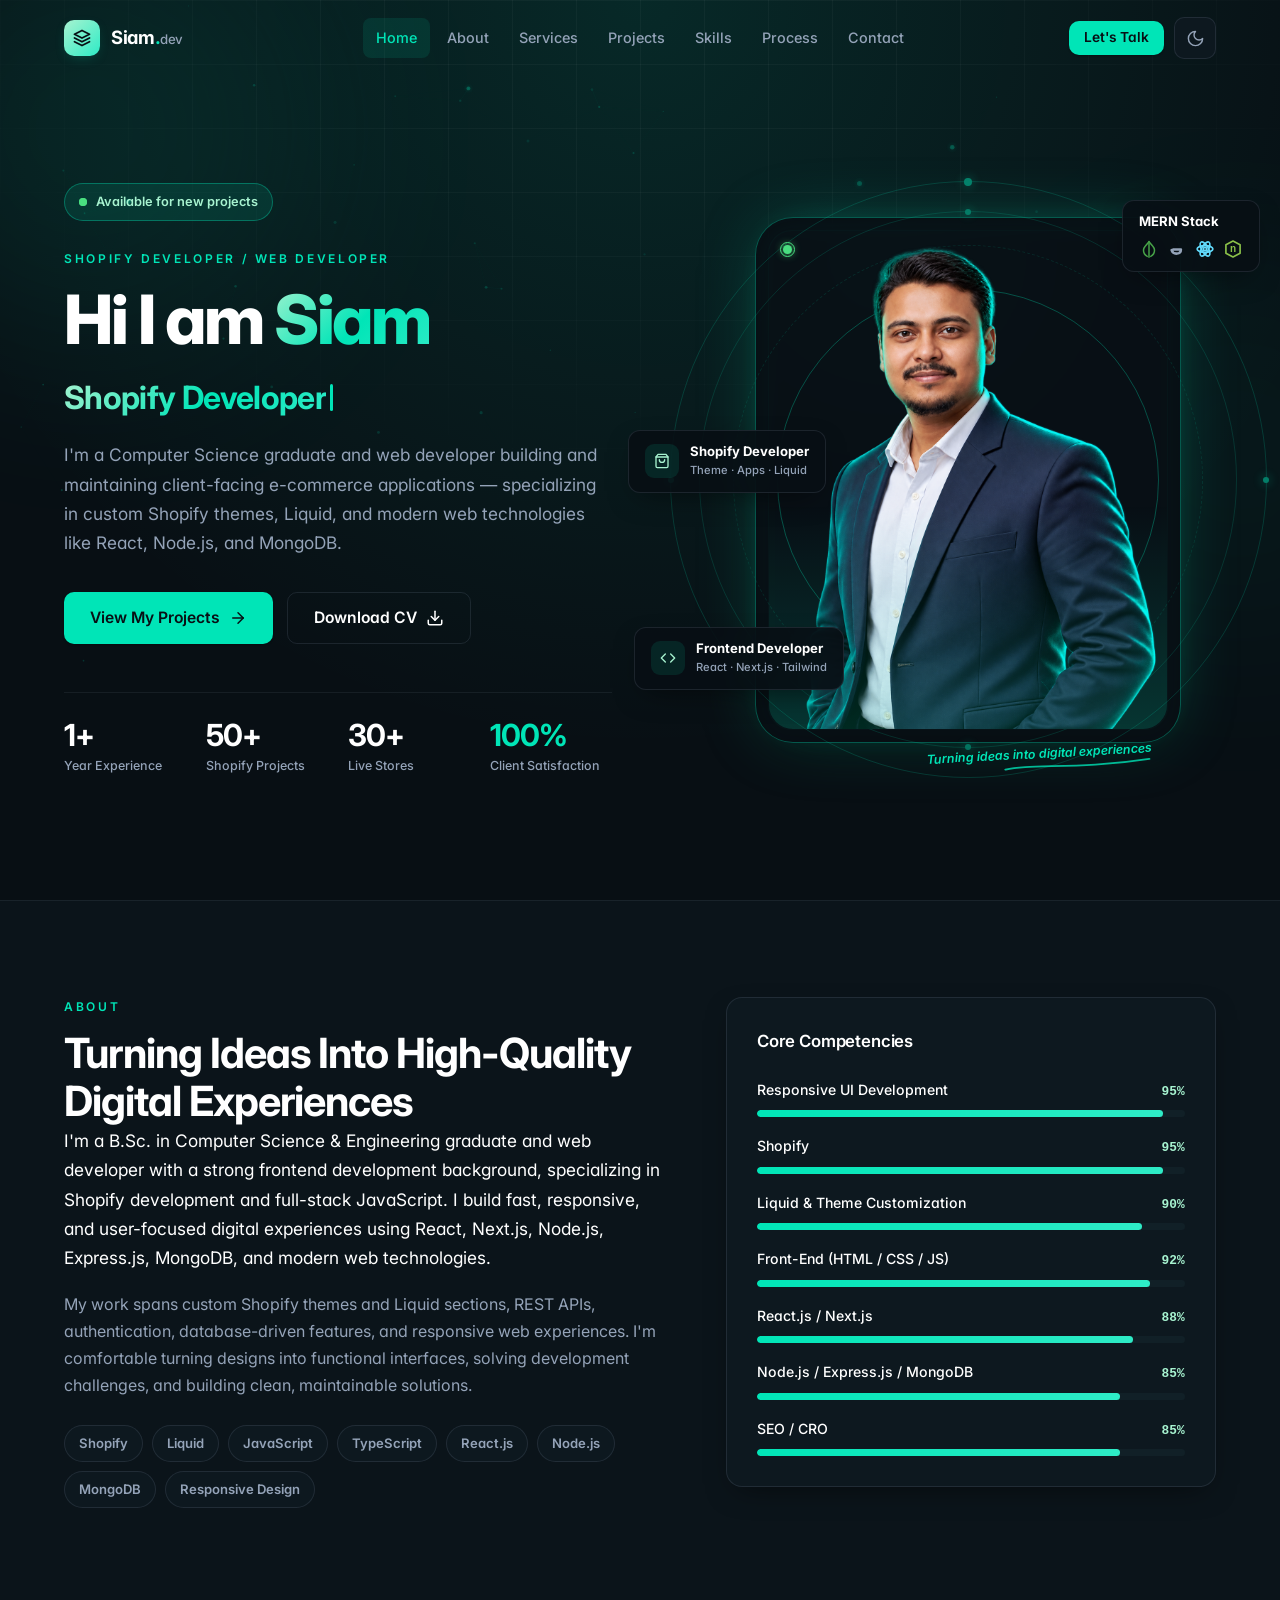
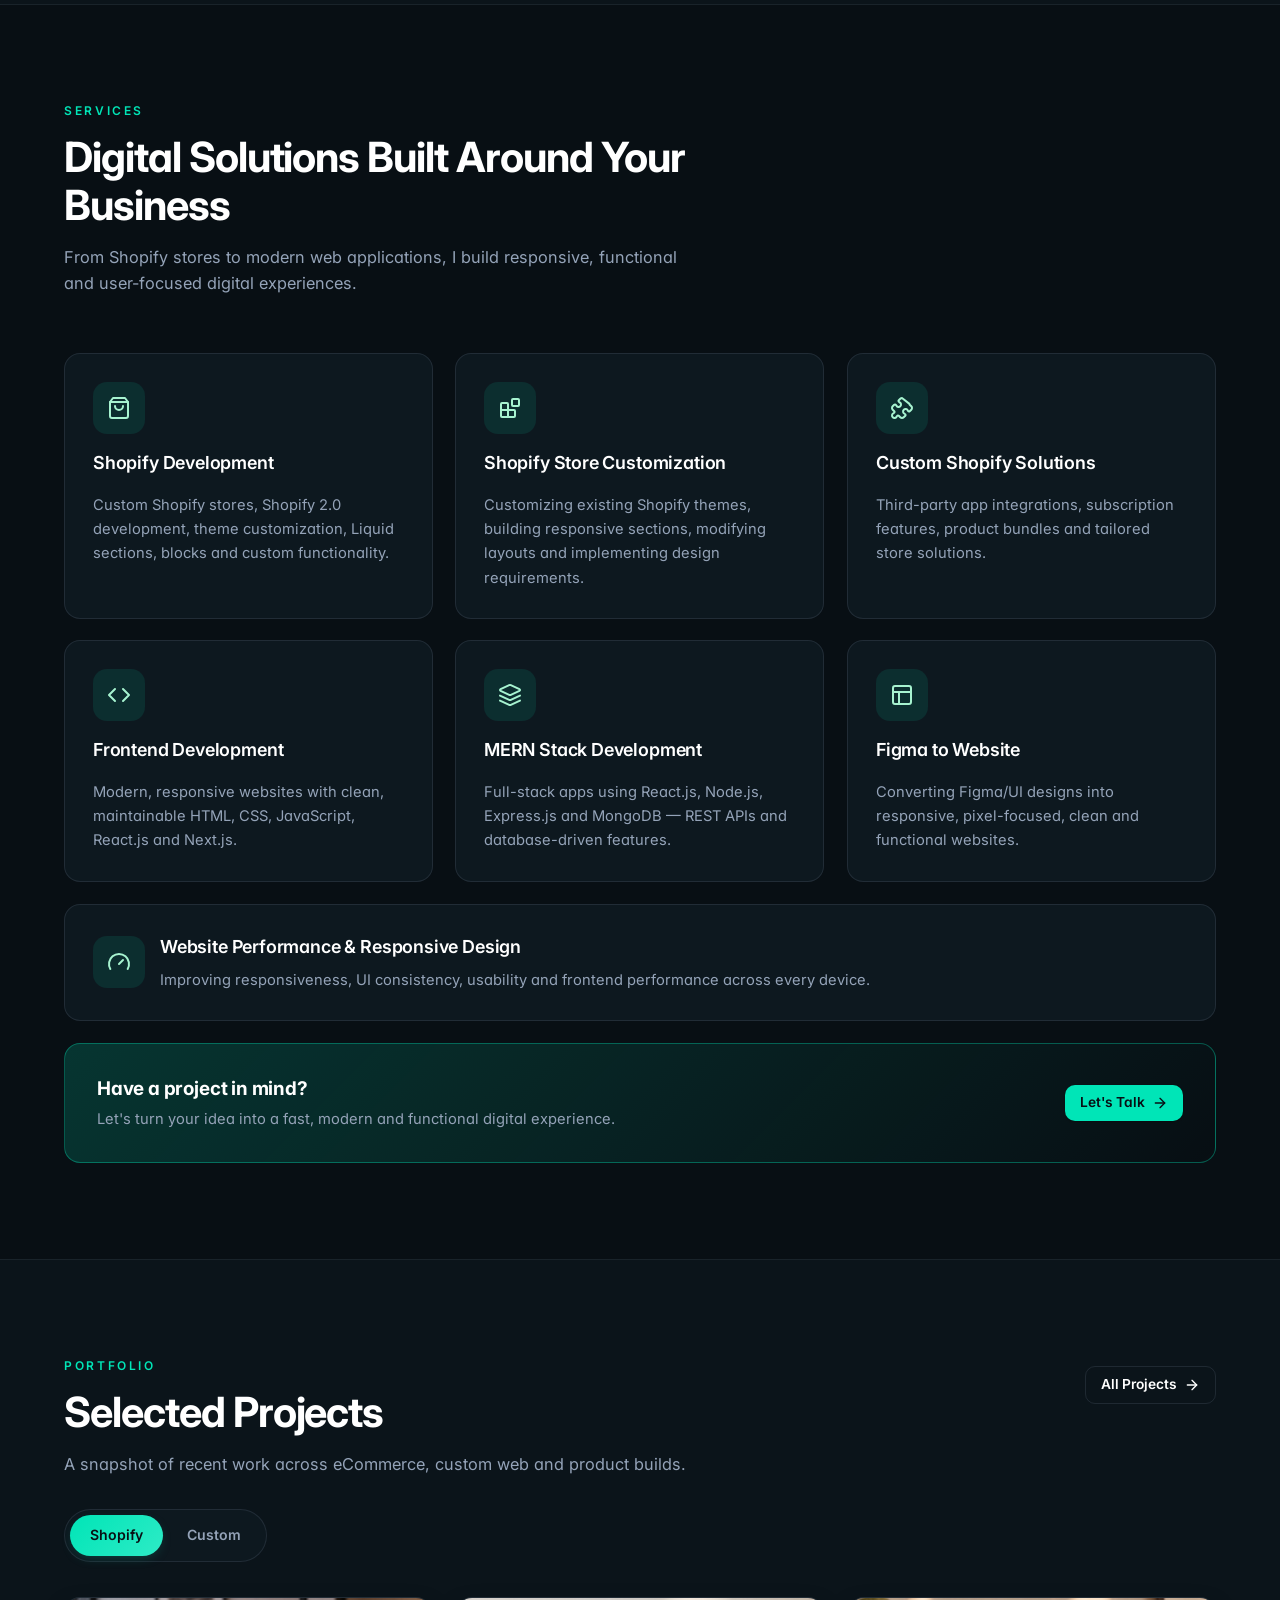
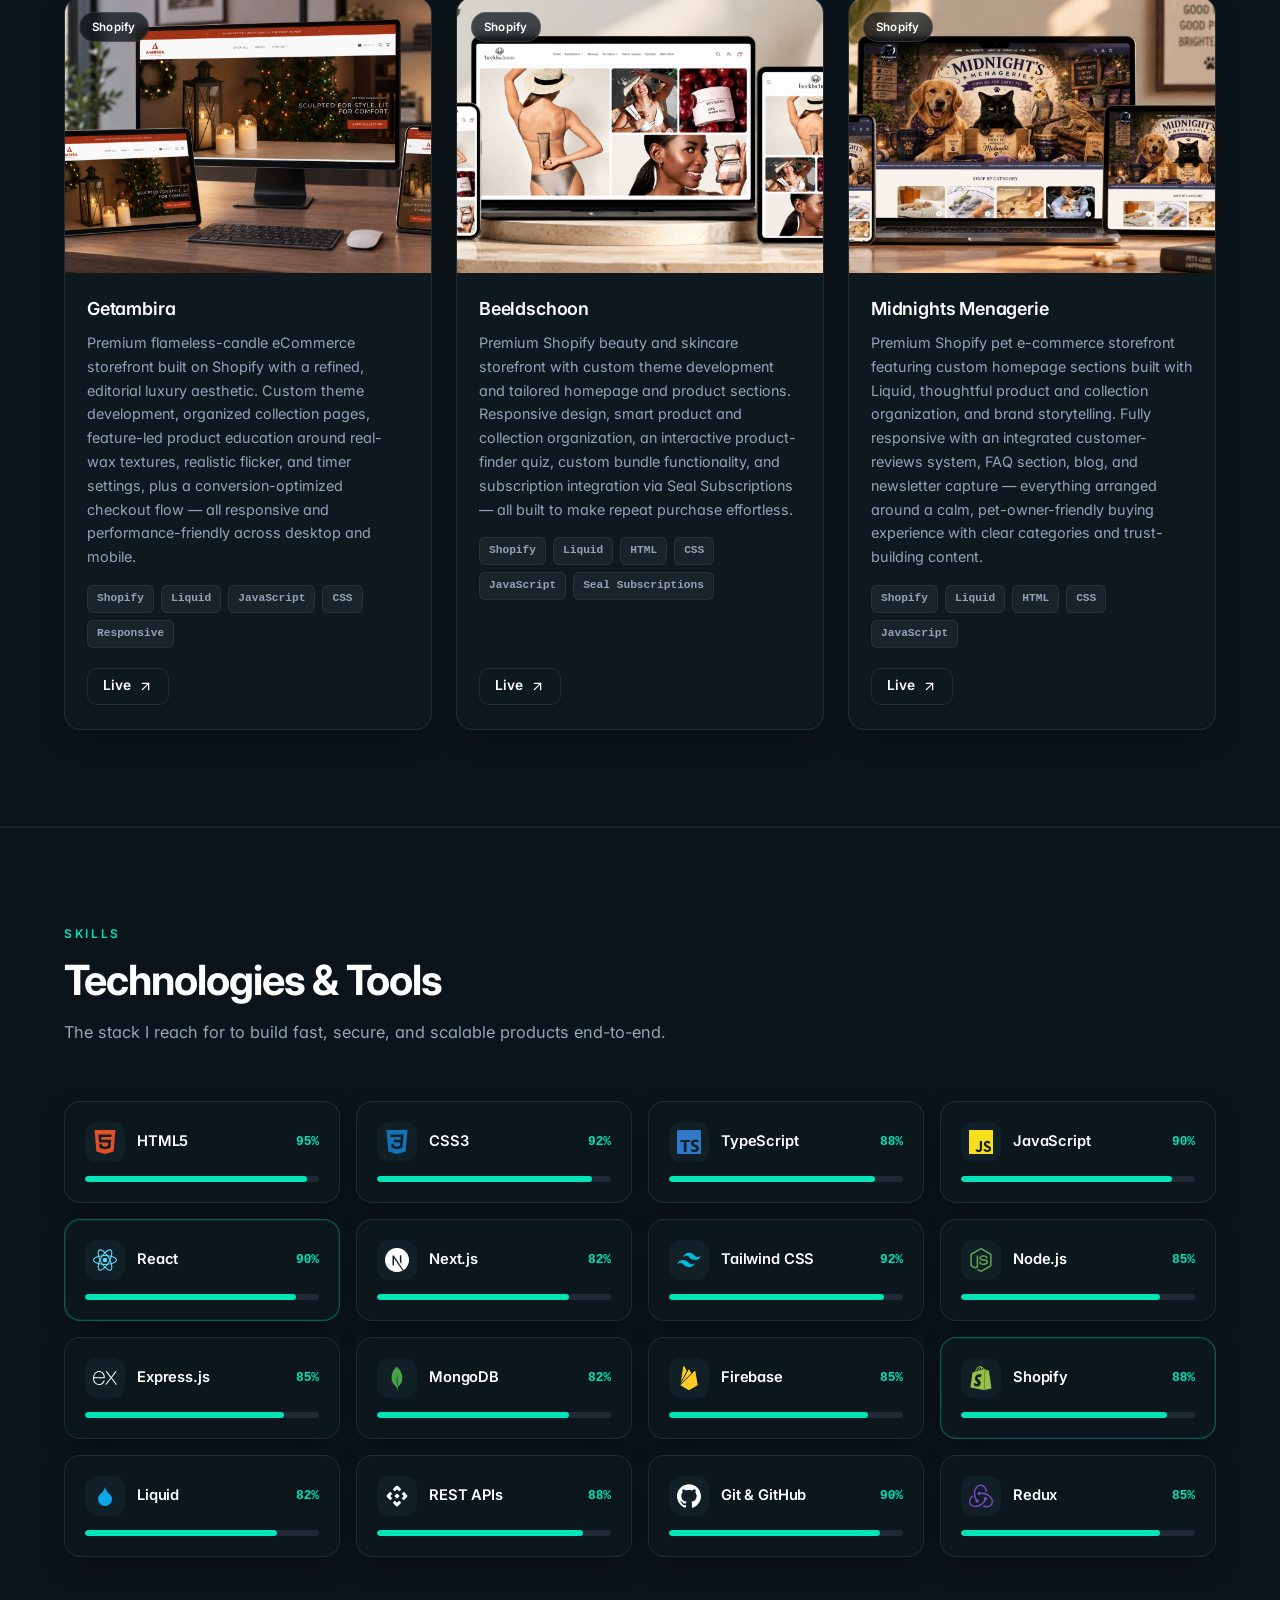
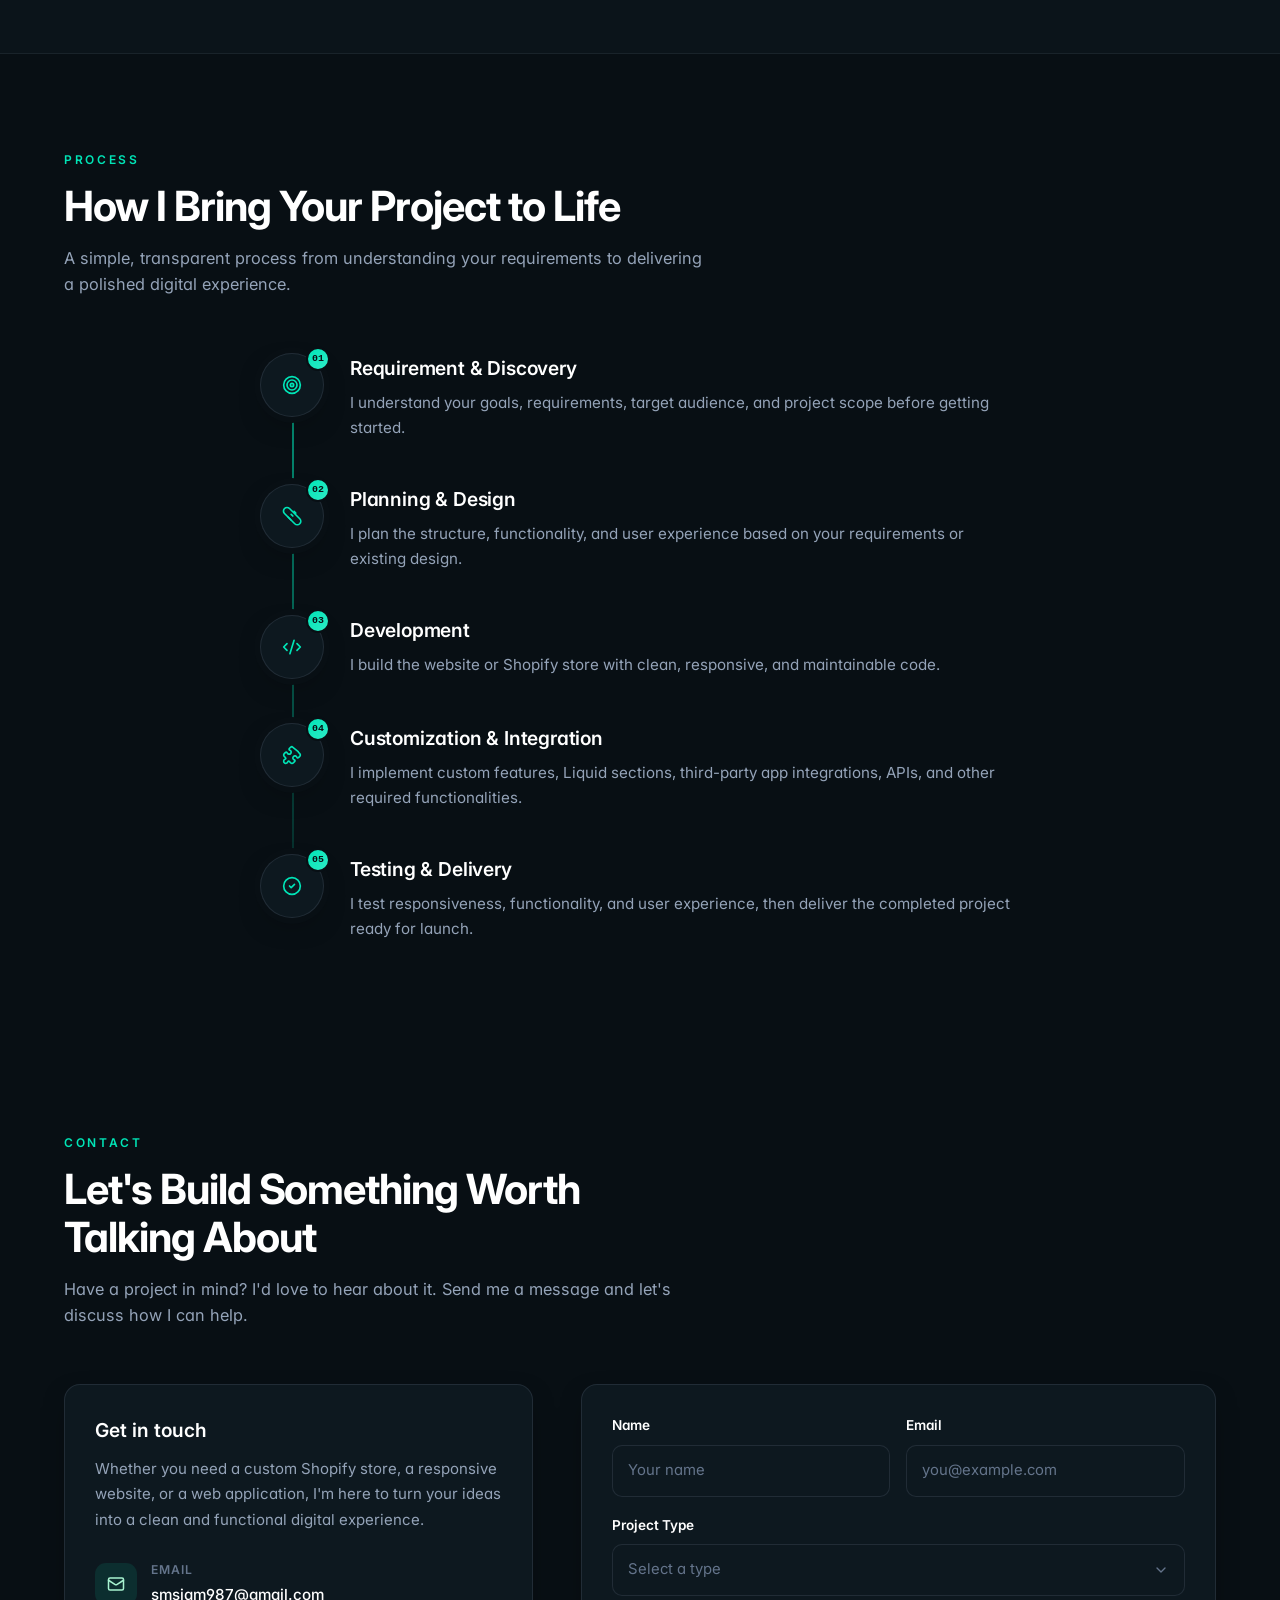
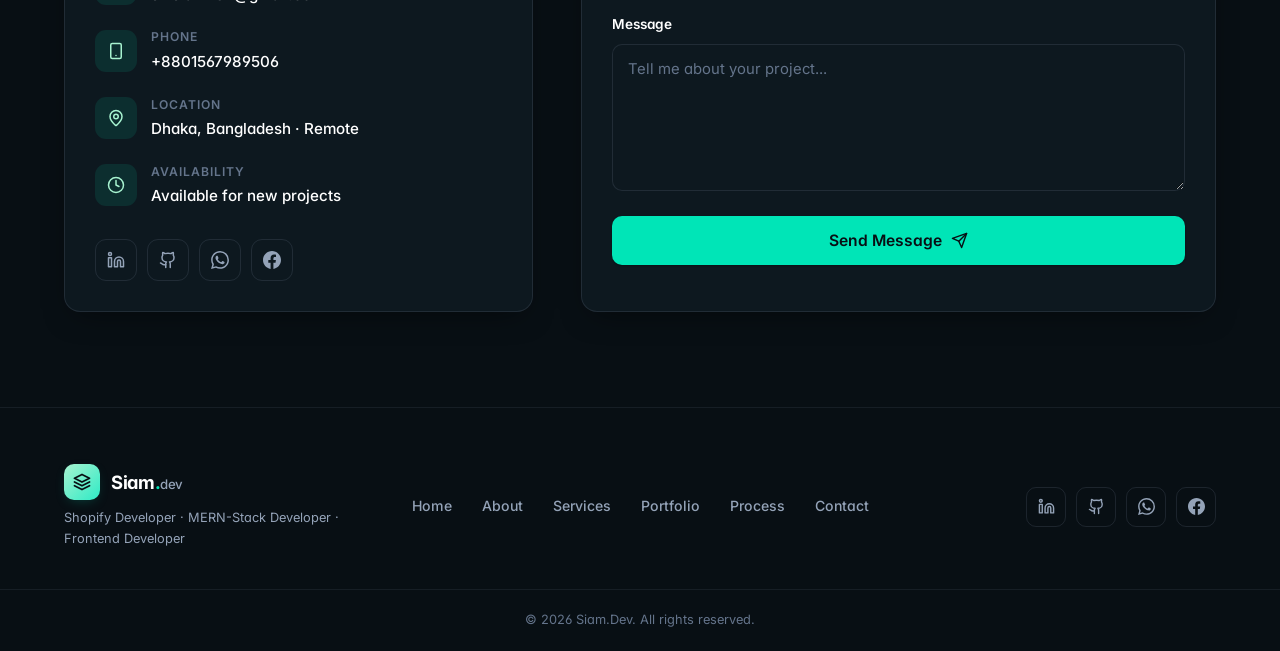
==== index.html @ 9e9a96b6 "complement cursor error" ====
<!doctype html>
<html lang="en">
  <head>
    <meta charset="UTF-8" />
    <meta name="viewport" content="width=device-width, initial-scale=1.0" />

    <!-- Primary SEO -->
    <title>Siam.Dev — Shopify Developer &amp; MERN-Stack Developer</title>
    <meta
      name="description"
      content="Siam is a Shopify &amp; full-stack JavaScript developer and Computer Science graduate building fast, responsive, conversion-focused e-commerce experiences — Liquid themes, React.js, Node.js, Express.js and MongoDB."
    />
    <meta name="author" content="Siam" />
    <meta name="theme-color" content="#0a0a0a" />
    <link rel="canonical" href="https://siam-portfolio.vercel.app/" />

    <!-- Open Graph -->
    <meta property="og:type" content="website" />
    <meta
      property="og:title"
      content="Siam.Dev — Shopify Developer &amp; Full-Stack JavaScript Engineer"
    />
    <meta
      property="og:description"
      content="Fast, responsive, conversion-focused e-commerce experiences. Shopify &amp; Liquid themes, React.js, Node.js, Express.js and MongoDB."
    />
    <meta property="og:url" content="https://siam-portfolio.vercel.app/" />
    <meta
      property="og:image"
      content="https://siam-portfolio.vercel.app/assets/images/Siam.png"
    />
    <meta property="og:image:width" content="1122" />
    <meta property="og:image:height" content="1402" />

    <!-- Twitter -->
    <meta name="twitter:card" content="summary_large_image" />
    <meta
      name="twitter:title"
      content="Siam.Dev — Shopify Developer &amp; Full-Stack JavaScript Engineer"
    />
    <meta
      name="twitter:description"
      content="Fast, responsive, conversion-focused e-commerce experiences. Shopify &amp; Liquid themes, React.js, Node.js, Express.js and MongoDB."
    />
    <meta
      name="twitter:image"
      content="https://siam-portfolio.vercel.app/assets/images/Siam.png"
    />

    <!-- Favicon -->
    <link rel="icon" type="image/svg+xml" href="assets/icons/favicon.svg" />

    <!-- Fonts -->
    <link rel="preconnect" href="https://fonts.googleapis.com" />
    <link rel="preconnect" href="https://fonts.gstatic.com" crossorigin />
    <link
      href="https://fonts.googleapis.com/css2?family=Inter:wght@300;400;500;600;700;800&display=swap"
      rel="stylesheet"
    />

    <!-- Theme bootstrap: apply saved/system theme before paint (prevents flash) -->
    <script>
      (function () {
        try {
          var theme = localStorage.getItem("sd-theme");
          if (theme !== "dark" && theme !== "light") {
            theme = "dark";
          }
          document.documentElement.setAttribute("data-theme", theme);
        } catch (err) {
          document.documentElement.setAttribute("data-theme", "dark");
        }
      })();
    </script>

    <!-- Page transition bootstrap: mark this page as entering so the
         veil fade-in animation runs from first paint (see css/style.css). -->
    <script>
      document.documentElement.classList.add("page-enter");
    </script>

    <!-- Styles -->
    <link rel="stylesheet" href="css/style.css" />

    <!-- Structured data -->
    <script type="application/ld+json">
      {
        "@context": "https://schema.org",
        "@type": "Person",
        "name": "SM Sumsuzzaman Siam",
        "alternateName": "Siam",
        "url": "https://siam-portfolio.vercel.app",
        "jobTitle": "Shopify Developer & Full-Stack JavaScript Engineer",
        "email": "mailto:smsiam987@gmail.com",
        "knowsAbout": [
          "Shopify",
          "Liquid",
          "React.js",
          "Next.js",
          "Node.js",
          "Express.js",
          "MongoDB",
          "TypeScript",
          "E-commerce"
        ]
      }
    </script>
  </head>
  <body>
    <!-- ======================= NAVBAR ======================= -->
    <header data-layout="header" class="site-header" id="site-header"></header>

    <div class="menu-overlay" id="menu-overlay" aria-hidden="true"></div>

    <main id="main">
      <!-- ======================= HERO ======================= -->
      <section class="hero section" id="home" aria-label="Home">
        <div class="hero-bg" aria-hidden="true">
          <div class="hero-radial"></div>
          <div class="hero-grid"></div>
          <div class="orb orb-1"></div>
          <div class="orb orb-2"></div>
        </div>

        <div class="container hero-inner">
          <div class="hero-content reveal">
            <span class="pill availability">
              <span class="pulse-dot" aria-hidden="true"></span>
              Available for new projects
            </span>

            <p class="eyebrow">Shopify Developer / Web Developer</p>

            <h1 class="hero-title">
              Hi I am <span class="text-gradient">Siam</span>
            </h1>

            <p class="type-line">
              <span
                class="type-role text-gradient"
                id="type-role"
                aria-hidden="true"
                >Shopify Developer</span
              ><span class="type-caret" aria-hidden="true"></span>
            </p>
            <span class="sr-only" id="type-announce" aria-live="polite"></span>

            <p class="hero-sub">
              I'm a Computer Science graduate and web developer building and
              maintaining client-facing e-commerce applications — specializing
              in custom Shopify themes, Liquid, and modern web technologies like
              React, Node.js, and MongoDB.
            </p>

            <div class="hero-actions">
              <a href="#portfolio" class="btn btn-primary btn-lg">
                View My Projects
                <svg
                  viewBox="0 0 24 24"
                  fill="none"
                  stroke="currentColor"
                  stroke-width="2"
                  stroke-linecap="round"
                  stroke-linejoin="round"
                  width="18"
                  height="18"
                >
                  <path d="M5 12h14" />
                  <path d="m12 5 7 7-7 7" />
                </svg>
              </a>
              <a
                href="assets/SM-Sumsuzzaman-Siam-Resume.pdf"
                target="_blank"
                rel="noopener"
                class="btn btn-ghost btn-lg"
              >
                Download CV
                <svg
                  viewBox="0 0 24 24"
                  fill="none"
                  stroke="currentColor"
                  stroke-width="2"
                  stroke-linecap="round"
                  stroke-linejoin="round"
                  width="18"
                  height="18"
                >
                  <path d="M21 15v4a2 2 0 0 1-2 2H5a2 2 0 0 1-2-2v-4" />
                  <path d="m7 10 5 5 5-5" />
                  <path d="M12 15V3" />
                </svg>
              </a>
            </div>

            <dl class="hero-stats">
              <div class="stat">
                <dt class="stat-value" data-count="1" data-suffix="+">0</dt>
                <dd class="stat-label">Year Experience</dd>
              </div>

              <div class="stat">
                <dt class="stat-value" data-count="50" data-suffix="+">0</dt>
                <dd class="stat-label">Shopify Projects</dd>
              </div>

              <div class="stat">
                <dt class="stat-value" data-count="30" data-suffix="+">0</dt>
                <dd class="stat-label">Live Stores</dd>
              </div>

              <div class="stat">
                <dt
                  class="stat-value stat-value--accent"
                  data-count="100"
                  data-suffix="%"
                >
                  0
                </dt>
                <dd class="stat-label">Client Satisfaction</dd>
              </div>
            </dl>
          </div>

          <!-- Banner visual -->
          <div class="hero-visual reveal" style="--d: 0.18s">
            <div class="hero-photo">
              <div class="hero-orbit" aria-hidden="true">
                <span class="orbit-ring orbit-ring--o"
                  ><i class="orbit-p orbit-p--big"></i
                  ><i class="orbit-p orbit-p--left"></i
                  ><i class="orbit-p orbit-p--right"></i
                ></span>
                <span class="orbit-ring orbit-ring--o2"
                  ><i class="orbit-p"></i><i class="orbit-p orbit-p--opp"></i
                ></span>
                <span class="orbit-ring orbit-ring--m"></span>
                <span class="orbit-ring orbit-ring--i"></span>
              </div>

              <img
                src="assets/images/smsiam.png"
                alt="Siam — Shopify &amp; full-stack JavaScript developer"
                width="1122"
                height="1402"
                fetchpriority="high"
              />
              <span class="hero-signal" aria-hidden="true"></span>
            </div>

            <div class="float-card float-card--shopify">
              <span class="float-icon">
                <svg
                  viewBox="0 0 24 24"
                  fill="none"
                  stroke="currentColor"
                  stroke-width="2"
                  stroke-linecap="round"
                  stroke-linejoin="round"
                  width="16"
                  height="16"
                >
                  <path
                    d="M6 2 3 6v14a2 2 0 0 0 2 2h14a2 2 0 0 0 2-2V6l-3-4Z"
                  />
                  <path d="M3 6h18" />
                  <path d="M16 10a4 4 0 0 1-8 0" />
                </svg>
              </span>
              <div class="float-body">
                <strong class="float-title">Shopify Developer</strong>
                <span class="float-sub"
                  >Theme &middot; Apps &middot; Liquid</span
                >
              </div>
            </div>

            <div class="float-card float-card--frontend">
              <span class="float-icon">
                <svg
                  viewBox="0 0 24 24"
                  fill="none"
                  stroke="currentColor"
                  stroke-width="2"
                  stroke-linecap="round"
                  stroke-linejoin="round"
                  width="16"
                  height="16"
                >
                  <path d="m16 18 6-6-6-6" />
                  <path d="m8 6-6 6 6 6" />
                </svg>
              </span>
              <div class="float-body">
                <strong class="float-title">Frontend Developer</strong>
                <span class="float-sub"
                  >React &middot; Next.js &middot; Tailwind</span
                >
              </div>
            </div>

            <div class="float-card float-card--mern">
              <strong class="float-title">MERN Stack</strong>
              <div class="mern-icons" aria-hidden="true">
                <svg
                  class="ic-mongo"
                  viewBox="0 0 24 24"
                  fill="none"
                  stroke="currentColor"
                  stroke-width="1.8"
                  stroke-linecap="round"
                  stroke-linejoin="round"
                  width="20"
                  height="20"
                >
                  <path
                    d="M12 3.2 7.4 8.6c-.9 1-1.9 2.7-2 4.7-.1 3.7 2 6.3 4.5 7.6"
                  />
                  <path
                    d="M12 3.2l4.6 5.4c.9 1 1.9 2.7 2 4.7.1 3.7-2 6.3-4.5 7.6"
                  />
                  <path d="M12 21.9V3.2" />
                </svg>
                <svg
                  class="ic-express"
                  viewBox="0 0 24 24"
                  fill="none"
                  stroke="currentColor"
                  stroke-width="3"
                  stroke-linecap="round"
                  stroke-linejoin="round"
                  width="20"
                  height="20"
                >
                  <path
                    d="M5.5 13.3a6.3 6.3 0 0 0 6.6 4.2c2.8-.3 4.6-2.2 4.6-5H7.5"
                  />
                </svg>
                <svg
                  class="ic-react"
                  viewBox="0 0 24 24"
                  fill="none"
                  stroke="currentColor"
                  stroke-width="2"
                  width="20"
                  height="20"
                >
                  <circle cx="12" cy="12" r="2" />
                  <ellipse cx="12" cy="12" rx="9.5" ry="4" />
                  <ellipse
                    cx="12"
                    cy="12"
                    rx="9.5"
                    ry="4"
                    transform="rotate(60 12 12)"
                  />
                  <ellipse
                    cx="12"
                    cy="12"
                    rx="9.5"
                    ry="4"
                    transform="rotate(120 12 12)"
                  />
                </svg>
                <svg
                  class="ic-node"
                  viewBox="0 0 24 24"
                  fill="none"
                  stroke="currentColor"
                  stroke-width="2"
                  stroke-linejoin="round"
                  width="20"
                  height="20"
                >
                  <path d="M12 2.5 20.5 7v10L12 21.5 3.5 17V7L12 2.5Z" />
                  <text
                    x="12"
                    y="16"
                    text-anchor="middle"
                    font-family="Arial, Helvetica, sans-serif"
                    font-size="12"
                    font-weight="bold"
                    fill="currentColor"
                    stroke="none"
                  >
                    n
                  </text>
                </svg>
              </div>
            </div>

            <p class="hero-note" aria-hidden="true">
              Turning ideas into digital experiences
              <svg
                class="hero-note-underline"
                viewBox="0 0 150 14"
                preserveAspectRatio="none"
              >
                <path
                  d="M3 9.5C28 3 78 15 147 5"
                  fill="none"
                  stroke="currentColor"
                  stroke-width="2.5"
                  stroke-linecap="round"
                />
              </svg>
            </p>
          </div>
        </div>
      </section>

      <!-- ======================= ABOUT ======================= -->
      <section class="section section-alt" id="about" aria-label="About">
        <div class="container about-grid" data-stagger>
          <div class="about-copy reveal">
            <p class="eyebrow">About</p>
            <h2 class="section-title">
              Turning Ideas Into High-Quality Digital Experiences
            </h2>

            <p class="lead">
              I'm a B.Sc. in Computer Science & Engineering graduate and web
              developer with a strong frontend development background,
              specializing in Shopify development and full-stack JavaScript. I
              build fast, responsive, and user-focused digital experiences using
              React, Next.js, Node.js, Express.js, MongoDB, and modern web
              technologies.
            </p>
            <p>
              My work spans custom Shopify themes and Liquid sections, REST
              APIs, authentication, database-driven features, and responsive web
              experiences. I'm comfortable turning designs into functional
              interfaces, solving development challenges, and building clean,
              maintainable solutions.
            </p>

            <ul class="skill-pills" aria-label="Core skills">
              <li>Shopify</li>
              <li>Liquid</li>
              <li>JavaScript</li>
              <li>TypeScript</li>
              <li>React.js</li>
              <li>Node.js</li>
              <li>MongoDB</li>
              <li>Responsive Design</li>
            </ul>
          </div>

          <div class="skills-panel reveal">
            <h3 class="skills-heading">Core Competencies</h3>
            <ul class="skill-bars">
              <li class="skill-bar">
                <div class="skill-bar-head">
                  <span class="skill-bar-name">Responsive UI Development</span
                  ><span class="skill-bar-pct">95%</span>
                </div>
                <div class="skill-bar-track">
                  <span class="skill-bar-fill" data-progress="95"></span>
                </div>
              </li>
              <li class="skill-bar">
                <div class="skill-bar-head">
                  <span class="skill-bar-name">Shopify</span
                  ><span class="skill-bar-pct">95%</span>
                </div>
                <div class="skill-bar-track">
                  <span class="skill-bar-fill" data-progress="95"></span>
                </div>
              </li>
              <li class="skill-bar">
                <div class="skill-bar-head">
                  <span class="skill-bar-name"
                    >Liquid &amp; Theme Customization</span
                  ><span class="skill-bar-pct">90%</span>
                </div>
                <div class="skill-bar-track">
                  <span class="skill-bar-fill" data-progress="90"></span>
                </div>
              </li>
              <li class="skill-bar">
                <div class="skill-bar-head">
                  <span class="skill-bar-name">Front-End (HTML / CSS / JS)</span
                  ><span class="skill-bar-pct">92%</span>
                </div>
                <div class="skill-bar-track">
                  <span class="skill-bar-fill" data-progress="92"></span>
                </div>
              </li>
              <li class="skill-bar">
                <div class="skill-bar-head">
                  <span class="skill-bar-name">React.js / Next.js</span
                  ><span class="skill-bar-pct">88%</span>
                </div>
                <div class="skill-bar-track">
                  <span class="skill-bar-fill" data-progress="88"></span>
                </div>
              </li>
              <li class="skill-bar">
                <div class="skill-bar-head">
                  <span class="skill-bar-name"
                    >Node.js / Express.js / MongoDB</span
                  ><span class="skill-bar-pct">85%</span>
                </div>
                <div class="skill-bar-track">
                  <span class="skill-bar-fill" data-progress="85"></span>
                </div>
              </li>
              <li class="skill-bar">
                <div class="skill-bar-head">
                  <span class="skill-bar-name">SEO / CRO</span
                  ><span class="skill-bar-pct">85%</span>
                </div>
                <div class="skill-bar-track">
                  <span class="skill-bar-fill" data-progress="85"></span>
                </div>
              </li>
            </ul>
          </div>
        </div>
      </section>

      <!-- ======================= SERVICES ======================= -->
      <section class="section" id="services" aria-label="Services">
        <div class="container">
          <div class="section-head reveal">
            <p class="eyebrow">Services</p>
            <h2 class="section-title">
              Digital Solutions Built Around Your Business
            </h2>
            <p class="section-sub">
              From Shopify stores to modern web applications, I build
              responsive, functional and user-focused digital experiences.
            </p>
          </div>

          <div class="services-grid" data-stagger>
            <article class="service-card reveal">
              <span class="service-icon">
                <svg
                  viewBox="0 0 24 24"
                  fill="none"
                  stroke="currentColor"
                  stroke-width="2"
                  stroke-linecap="round"
                  stroke-linejoin="round"
                  width="24"
                  height="24"
                >
                  <path
                    d="M6 2 3 6v14a2 2 0 0 0 2 2h14a2 2 0 0 0 2-2V6l-3-4Z"
                  />
                  <path d="M3 6h18" />
                  <path d="M16 10a4 4 0 0 1-8 0" />
                </svg>
              </span>
              <h3 class="service-title">Shopify Development</h3>
              <p class="service-desc">
                Custom Shopify stores, Shopify 2.0 development, theme
                customization, Liquid sections, blocks and custom functionality.
              </p>
            </article>

            <article class="service-card reveal">
              <span class="service-icon">
                <svg
                  viewBox="0 0 24 24"
                  fill="none"
                  stroke="currentColor"
                  stroke-width="2"
                  stroke-linecap="round"
                  stroke-linejoin="round"
                  width="24"
                  height="24"
                >
                  <rect width="7" height="7" x="14" y="3" rx="1" />
                  <path
                    d="M10 21V8a1 1 0 0 0-1-1H4a1 1 0 0 0-1 1v12a1 1 0 0 0 1 1h12a1 1 0 0 0 1-1v-5a1 1 0 0 0-1-1H3"
                  />
                </svg>
              </span>
              <h3 class="service-title">Shopify Store Customization</h3>
              <p class="service-desc">
                Customizing existing Shopify themes, building responsive
                sections, modifying layouts and implementing design
                requirements.
              </p>
            </article>

            <article class="service-card reveal">
              <span class="service-icon">
                <svg
                  viewBox="0 0 24 24"
                  fill="none"
                  stroke="currentColor"
                  stroke-width="2"
                  stroke-linecap="round"
                  stroke-linejoin="round"
                  width="24"
                  height="24"
                >
                  <path
                    d="M19.439 7.85c-.049.322.059.648.289.878l1.568 1.568c.47.47.706 1.087.706 1.704s-.235 1.233-.706 1.704l-1.611 1.611a.98.98 0 0 1-.837.276c-.47-.07-.802-.48-.968-.925a2.501 2.501 0 1 0-3.214 3.214c.446.166.855.497.925.968a.979.979 0 0 1-.276.837l-1.61 1.61a2.404 2.404 0 0 1-1.705.707 2.402 2.402 0 0 1-1.704-.706l-1.568-1.568a1.026 1.026 0 0 0-.877-.29c-.493.074-.84.504-1.02.968a2.5 2.5 0 1 1-3.237-3.237c.464-.18.894-.527.967-1.02a1.026 1.026 0 0 0-.289-.877l-1.568-1.568A2.402 2.402 0 0 1 1.998 12c0-.617.236-1.234.706-1.704L4.23 8.77c.24-.24.581-.353.917-.303.515.077.877.528 1.073 1.01a2.5 2.5 0 1 0 3.259-3.259c-.482-.196-.933-.558-1.01-1.073-.05-.336.062-.676.303-.917l1.525-1.525A2.402 2.402 0 0 1 12 1.998z"
                  />
                </svg>
              </span>
              <h3 class="service-title">Custom Shopify Solutions</h3>
              <p class="service-desc">
                Third-party app integrations, subscription features, product
                bundles and tailored store solutions.
              </p>
            </article>

            <article class="service-card reveal">
              <span class="service-icon">
                <svg
                  viewBox="0 0 24 24"
                  fill="none"
                  stroke="currentColor"
                  stroke-width="2"
                  stroke-linecap="round"
                  stroke-linejoin="round"
                  width="24"
                  height="24"
                >
                  <path d="m16 18 6-6-6-6" />
                  <path d="m8 6-6 6 6 6" />
                </svg>
              </span>
              <h3 class="service-title">Frontend Development</h3>
              <p class="service-desc">
                Modern, responsive websites with clean, maintainable HTML, CSS,
                JavaScript, React.js and Next.js.
              </p>
            </article>

            <article class="service-card reveal">
              <span class="service-icon">
                <svg
                  viewBox="0 0 24 24"
                  fill="none"
                  stroke="currentColor"
                  stroke-width="2"
                  stroke-linecap="round"
                  stroke-linejoin="round"
                  width="24"
                  height="24"
                >
                  <path
                    d="m12.83 2.18a2 2 0 0 0-1.66 0L2.6 6.08a1 1 0 0 0 0 1.83l8.58 3.91a2 2 0 0 0 1.66 0l8.58-3.9a1 1 0 0 0 0-1.83Z"
                  />
                  <path d="m22 17.65-9.17 4.16a2 2 0 0 1-1.66 0L2 17.65" />
                  <path d="m22 12.65-9.17 4.16a2 2 0 0 1-1.66 0L2 12.65" />
                </svg>
              </span>
              <h3 class="service-title">MERN Stack Development</h3>
              <p class="service-desc">
                Full-stack apps using React.js, Node.js, Express.js and MongoDB
                — REST APIs and database-driven features.
              </p>
            </article>

            <article class="service-card reveal">
              <span class="service-icon">
                <svg
                  viewBox="0 0 24 24"
                  fill="none"
                  stroke="currentColor"
                  stroke-width="2"
                  stroke-linecap="round"
                  stroke-linejoin="round"
                  width="24"
                  height="24"
                >
                  <rect width="18" height="18" x="3" y="3" rx="2" />
                  <path d="M3 9h18" />
                  <path d="M9 21V9" />
                </svg>
              </span>
              <h3 class="service-title">Figma to Website</h3>
              <p class="service-desc">
                Converting Figma/UI designs into responsive, pixel-focused,
                clean and functional websites.
              </p>
            </article>

            <article class="service-card service-card--wide reveal">
              <span class="service-icon">
                <svg
                  viewBox="0 0 24 24"
                  fill="none"
                  stroke="currentColor"
                  stroke-width="2"
                  stroke-linecap="round"
                  stroke-linejoin="round"
                  width="24"
                  height="24"
                >
                  <path d="m12 14 4-4" />
                  <path d="M3.34 19a10 10 0 1 1 17.32 0" />
                </svg>
              </span>
              <div class="service-wide-body">
                <h3 class="service-title">
                  Website Performance &amp; Responsive Design
                </h3>
                <p class="service-desc">
                  Improving responsiveness, UI consistency, usability and
                  frontend performance across every device.
                </p>
              </div>
            </article>

            <a href="https://wa.me/8801567989506" target="_blank" rel="noopener noreferrer" class="cta-banner reveal">
              <div>
                <h3 class="cta-banner-title">Have a project in mind?</h3>
                <p class="cta-banner-text">
                  Let's turn your idea into a fast, modern and functional
                  digital experience.
                </p>
              </div>
              <span class="btn btn-primary btn-sm">
                Let's Talk
                <svg
                  viewBox="0 0 24 24"
                  fill="none"
                  stroke="currentColor"
                  stroke-width="2"
                  stroke-linecap="round"
                  stroke-linejoin="round"
                  width="16"
                  height="16"
                >
                  <path d="M5 12h14" />
                  <path d="m12 5 7 7-7 7" />
                </svg>
              </span>
            </a>
          </div>
        </div>
      </section>

      <!-- ======================= PORTFOLIO ======================= -->
      <section
        class="section section-alt"
        id="portfolio"
        aria-label="Portfolio"
      >
        <div class="container">
          <div class="projects-head">
            <div class="section-head reveal">
              <p class="eyebrow">Portfolio</p>
              <h2 class="section-title">Selected Projects</h2>
              <p class="section-sub">
                A snapshot of recent work across eCommerce, custom web and
                product builds.
              </p>
            </div>
            <a
              class="btn btn-ghost btn-sm projects-all-btn"
              href="./projects.html"
              >All Projects
              <svg
                viewBox="0 0 24 24"
                fill="none"
                stroke="currentColor"
                stroke-width="2"
                stroke-linecap="round"
                stroke-linejoin="round"
                width="16"
                height="16"
                aria-hidden="true"
              >
                <path d="M5 12h14" />
                <path d="m12 5 7 7-7 7" />
              </svg>
            </a>
          </div>

          <!-- Segmented tabs -->
          <div
            class="tabs reveal"
            role="tablist"
            aria-label="Project categories"
          >
            <button
              class="tab-btn active"
              id="tab-shopify"
              role="tab"
              aria-selected="true"
              aria-controls="panel-shopify"
              data-tab="shopify"
            >
              Shopify
            </button>
            <button
              class="tab-btn"
              id="tab-custom"
              role="tab"
              aria-selected="false"
              aria-controls="panel-custom"
              data-tab="custom"
            >
              Custom
            </button>
          </div>

          <!-- Shopify tab -->
          <div
            class="projects-grid is-active"
            id="panel-shopify"
            role="tabpanel"
            aria-labelledby="tab-shopify"
            data-panel="shopify"
            data-stagger
            aria-live="polite"
          ></div>

          <!-- Custom tab -->
          <div
            class="projects-grid"
            id="panel-custom"
            role="tabpanel"
            aria-labelledby="tab-custom"
            data-panel="custom"
            data-stagger
            hidden
            aria-live="polite"
          ></div>
        </div>
      </section>

      <!-- ======================= SKILLS ======================= -->
      <section
        class="section section-alt"
        id="skills"
        aria-labelledby="skills-title"
      >
        <div class="container">
          <div class="section-head reveal">
            <p class="eyebrow">Skills</p>
            <h2 id="skills-title" class="section-title">
              Technologies &amp; Tools
            </h2>
            <p class="section-sub">
              The stack I reach for to build fast, secure, and scalable products
              end-to-end.
            </p>
          </div>

          <div class="skills-grid" data-stagger></div>
        </div>
      </section>

      <!-- ======================= PROCESS ======================= -->
      <section class="section" id="process" aria-label="Process">
        <div class="container">
          <div class="section-head reveal">
            <p class="eyebrow">PROCESS</p>
            <h2 class="section-title">How I Bring Your Project to Life</h2>
            <p class="section-sub">
              A simple, transparent process from understanding your requirements
              to delivering a polished digital experience.
            </p>
          </div>

          <ol class="process-timeline" data-stagger>
            <li class="process-step reveal">
              <div class="process-marker">
                <span class="process-icon">
                  <svg
                    viewBox="0 0 24 24"
                    fill="none"
                    stroke="currentColor"
                    stroke-width="2"
                    stroke-linecap="round"
                    stroke-linejoin="round"
                    width="20"
                    height="20"
                  >
                    <circle cx="12" cy="12" r="10" />
                    <circle cx="12" cy="12" r="6" />
                    <circle cx="12" cy="12" r="2" />
                  </svg>
                </span>
                <span class="process-num">01</span>
              </div>
              <div class="process-body">
                <h3 class="process-title">Requirement &amp; Discovery</h3>
                <p class="process-desc">
                  I understand your goals, requirements, target audience, and
                  project scope before getting started.
                </p>
              </div>
            </li>

            <li class="process-step reveal">
              <div class="process-marker">
                <span class="process-icon">
                  <svg
                    viewBox="0 0 24 24"
                    fill="none"
                    stroke="currentColor"
                    stroke-width="2"
                    stroke-linecap="round"
                    stroke-linejoin="round"
                    width="20"
                    height="20"
                  >
                    <path
                      d="M21.3 15.3a4.24 4.24 0 0 1-6 6L3 9a4.24 4.24 0 0 1 6-6Z"
                    />
                    <path d="m7.5 13.5 3 3" />
                    <path d="m11 10 2 2" />
                    <path d="m14.5 6.5 2 2" />
                  </svg>
                </span>
                <span class="process-num">02</span>
              </div>
              <div class="process-body">
                <h3 class="process-title">Planning &amp; Design</h3>
                <p class="process-desc">
                  I plan the structure, functionality, and user experience based
                  on your requirements or existing design.
                </p>
              </div>
            </li>

            <li class="process-step reveal">
              <div class="process-marker">
                <span class="process-icon">
                  <svg
                    viewBox="0 0 24 24"
                    fill="none"
                    stroke="currentColor"
                    stroke-width="2"
                    stroke-linecap="round"
                    stroke-linejoin="round"
                    width="20"
                    height="20"
                  >
                    <path d="m18 16 4-4-4-4" />
                    <path d="m6 8-4 4 4 4" />
                    <path d="m14.5 4-5 16" />
                  </svg>
                </span>
                <span class="process-num">03</span>
              </div>
              <div class="process-body">
                <h3 class="process-title">Development</h3>
                <p class="process-desc">
                  I build the website or Shopify store with clean, responsive,
                  and maintainable code.
                </p>
              </div>
            </li>

            <li class="process-step reveal">
              <div class="process-marker">
                <span class="process-icon">
                  <svg
                    viewBox="0 0 24 24"
                    fill="none"
                    stroke="currentColor"
                    stroke-width="2"
                    stroke-linecap="round"
                    stroke-linejoin="round"
                    width="20"
                    height="20"
                  >
                    <path
                      d="M19.439 7.85c-.049.322.059.648.289.878l1.568 1.568c.47.47.706 1.087.706 1.704s-.235 1.233-.706 1.704l-1.611 1.611a.98.98 0 0 1-.837.276c-.47-.07-.802-.48-.968-.925a2.501 2.501 0 1 0-3.214 3.214c.446.166.855.497.925.968a.979.979 0 0 1-.276.837l-1.61 1.61a2.404 2.404 0 0 1-1.705.707 2.402 2.402 0 0 1-1.704-.706l-1.568-1.568a1.026 1.026 0 0 0-.877-.29c-.493.074-.84.504-1.02.968a2.5 2.5 0 1 1-3.237-3.237c.464-.18.894-.527.967-1.02a1.026 1.026 0 0 0-.289-.877l-1.568-1.568A2.402 2.402 0 0 1 1.998 12c0-.617.236-1.234.706-1.704L4.23 8.77c.24-.24.581-.353.917-.303.515.077.877.528 1.073 1.01a2.5 2.5 0 1 0 3.259-3.259c-.482-.196-.933-.558-1.01-1.073-.05-.336.062-.676.303-.917l1.525-1.525A2.402 2.402 0 0 1 12 1.998z"
                    />
                  </svg>
                </span>
                <span class="process-num">04</span>
              </div>
              <div class="process-body">
                <h3 class="process-title">Customization &amp; Integration</h3>
                <p class="process-desc">
                  I implement custom features, Liquid sections, third-party app
                  integrations, APIs, and other required functionalities.
                </p>
              </div>
            </li>

            <li class="process-step reveal">
              <div class="process-marker">
                <span class="process-icon">
                  <svg
                    viewBox="0 0 24 24"
                    fill="none"
                    stroke="currentColor"
                    stroke-width="2"
                    stroke-linecap="round"
                    stroke-linejoin="round"
                    width="20"
                    height="20"
                  >
                    <circle cx="12" cy="12" r="10" />
                    <path d="m9 12 2 2 4-4" />
                  </svg>
                </span>
                <span class="process-num">05</span>
              </div>
              <div class="process-body">
                <h3 class="process-title">Testing &amp; Delivery</h3>
                <p class="process-desc">
                  I test responsiveness, functionality, and user experience,
                  then deliver the completed project ready for launch.
                </p>
              </div>
            </li>
          </ol>
        </div>
      </section>

      <!-- ======================= CONTACT ======================= -->
      <section class="section" id="contact" aria-label="Contact">
        <div class="container">
          <div class="section-head reveal">
            <p class="eyebrow">Contact</p>
            <h2 class="section-title">
              Let's Build Something Worth Talking About
            </h2>
            <p class="section-sub">
              Have a project in mind? I'd love to hear about it. Send me a
              message and let's discuss how I can help.
            </p>
          </div>

          <div class="contact-grid">
            <!-- Left: info -->
            <div class="contact-info reveal">
              <h3 class="contact-info-title">Get in touch</h3>
              <p class="contact-info-text">
                Whether you need a custom Shopify store, a responsive website,
                or a web application, I'm here to turn your ideas into a clean
                and functional digital experience.
              </p>

              <ul class="contact-rows">
                <li class="contact-row">
                  <span class="contact-icon">
                    <svg
                      viewBox="0 0 24 24"
                      fill="none"
                      stroke="currentColor"
                      stroke-width="2"
                      stroke-linecap="round"
                      stroke-linejoin="round"
                      width="18"
                      height="18"
                    >
                      <rect width="20" height="16" x="2" y="4" rx="2" />
                      <path d="m22 7-8.97 5.7a1.94 1.94 0 0 1-2.06 0L2 7" />
                    </svg>
                  </span>
                  <div>
                    <span class="contact-row-label">Email</span>
                    <a
                      class="contact-row-value"
                      href="mailto:smsiam987@gmail.com"
                      >smsiam987@gmail.com</a
                    >
                  </div>
                </li>
                <li class="contact-row">
                  <span class="contact-icon">
                    <svg
                      viewBox="0 0 24 24"
                      fill="none"
                      stroke="currentColor"
                      stroke-width="2"
                      stroke-linecap="round"
                      stroke-linejoin="round"
                      width="18"
                      height="18"
                    >
                      <rect width="14" height="20" x="5" y="2" rx="2" ry="2" />
                      <path d="M12 18h.01" />
                    </svg>
                  </span>
                  <div>
                    <span class="contact-row-label">Phone</span>
                    <a class="contact-row-value" href="tel:+8801567989506"
                      >+8801567989506</a
                    >
                  </div>
                </li>
                <li class="contact-row">
                  <span class="contact-icon">
                    <svg
                      viewBox="0 0 24 24"
                      fill="none"
                      stroke="currentColor"
                      stroke-width="2"
                      stroke-linecap="round"
                      stroke-linejoin="round"
                      width="18"
                      height="18"
                    >
                      <path
                        d="M20 10c0 4.993-5.539 10.193-7.399 11.799a1 1 0 0 1-1.202 0C9.539 20.193 4 14.993 4 10a8 8 0 0 1 16 0"
                      />
                      <circle cx="12" cy="10" r="3" />
                    </svg>
                  </span>
                  <div>
                    <span class="contact-row-label">Location</span>
                    <span class="contact-row-value"
                      >Dhaka, Bangladesh · Remote</span
                    >
                  </div>
                </li>
                <li class="contact-row">
                  <span class="contact-icon">
                    <svg
                      viewBox="0 0 24 24"
                      fill="none"
                      stroke="currentColor"
                      stroke-width="2"
                      stroke-linecap="round"
                      stroke-linejoin="round"
                      width="18"
                      height="18"
                    >
                      <circle cx="12" cy="12" r="10" />
                      <polyline points="12 6 12 12 16 14" />
                    </svg>
                  </span>
                  <div>
                    <span class="contact-row-label">Availability</span>
                    <span class="contact-row-value"
                      >Available for new projects</span
                    >
                  </div>
                </li>
              </ul>

              <div class="contact-socials">
                <a
                  class="social-btn"
                  href="https://www.linkedin.com/in/sm-siam598"
                  target="_blank"
                  rel="noopener"
                  aria-label="LinkedIn"
                >
                  <svg
                    viewBox="0 0 24 24"
                    fill="none"
                    stroke="currentColor"
                    stroke-width="2"
                    stroke-linecap="round"
                    stroke-linejoin="round"
                    width="18"
                    height="18"
                  >
                    <path
                      d="M16 8a6 6 0 0 1 6 6v7h-4v-7a2 2 0 0 0-2-2 2 2 0 0 0-2 2v7h-4v-7a6 6 0 0 1 6-6z"
                    />
                    <rect width="4" height="12" x="2" y="9" />
                    <circle cx="4" cy="4" r="2" />
                  </svg>
                </a>
                <a
                  class="social-btn"
                  href="https://github.com/siam114"
                  target="_blank"
                  rel="noopener"
                  aria-label="GitHub"
                >
                  <svg
                    viewBox="0 0 24 24"
                    fill="none"
                    stroke="currentColor"
                    stroke-width="2"
                    stroke-linecap="round"
                    stroke-linejoin="round"
                    width="18"
                    height="18"
                  >
                    <path
                      d="M15 22v-4a4.8 4.8 0 0 0-1-3.5c3 0 6-2 6-5.5.08-1.25-.27-2.48-1-3.5.28-1.15.28-2.35 0-3.5 0 0-1 0-3 1.5-2.64-.5-5.36-.5-8 0C6 2 5 2 5 2c-.3 1.15-.3 2.35 0 3.5A5.403 5.403 0 0 0 4 9c0 3.5 3 5.5 6 5.5-.39.49-.68 1.05-.85 1.65-.17.6-.22 1.23-.15 1.85v4"
                    />
                    <path d="M9 18c-4.51 2-5-2-7-2" />
                  </svg>
                </a>
                <a
                  class="social-btn"
                  href="https://wa.me/8801567989506"
                  target="_blank"
                  rel="noopener"
                  aria-label="WhatsApp"
                >
                  <svg
                    viewBox="0 0 24 24"
                    fill="currentColor"
                    aria-hidden="true"
                    width="18"
                    height="18"
                  >
                    <path
                      d="M17.472 14.382c-.297-.149-1.758-.867-2.03-.967-.273-.099-.471-.148-.67.15-.197.297-.767.966-.94 1.164-.173.199-.347.223-.644.075-.297-.15-1.255-.463-2.39-1.475-.883-.788-1.48-1.761-1.653-2.059-.173-.297-.018-.458.13-.606.134-.133.297-.347.446-.52.149-.174.198-.298.297-.497.1-.198.05-.371-.025-.52-.075-.149-.669-1.612-.916-2.207-.242-.579-.487-.5-.669-.51-.173-.008-.371-.01-.57-.01-.198 0-.52.074-.792.372-.272.297-1.04 1.016-1.04 2.479 0 1.462 1.065 2.875 1.213 3.074.149.198 2.096 3.2 5.077 4.487.709.306 1.262.489 1.694.625.712.227 1.36.195 1.871.118.571-.085 1.758-.719 2.006-1.413.248-.694.248-1.289.173-1.413-.074-.124-.272-.198-.57-.347m-5.421 7.403h-.004a9.87 9.87 0 0 1-5.031-1.378l-.361-.214-3.741.982.998-3.648-.235-.374a9.86 9.86 0 0 1-1.51-5.26c.001-5.45 4.436-9.884 9.888-9.884 2.64 0 5.122 1.03 6.988 2.898a9.825 9.825 0 0 1 2.893 6.994c-.003 5.45-4.437 9.884-9.885 9.884m8.413-18.297A11.815 11.815 0 0 0 12.05 0C5.495 0 .16 5.335.157 11.892c0 2.096.547 4.142 1.588 5.945L.057 24l6.305-1.654a11.882 11.882 0 0 0 5.683 1.448h.005c6.554 0 11.89-5.335 11.893-11.893a11.821 11.821 0 0 0-3.48-8.413Z"
                    />
                  </svg>
                </a>
                <a
                  class="social-btn"
                  href="https://www.facebook.com/sumsuzzaman.siam"
                  target="_blank"
                  rel="noopener"
                  aria-label="Facebook"
                >
                  <svg
                    viewBox="0 0 24 24"
                    fill="currentColor"
                    aria-hidden="true"
                    width="18"
                    height="18"
                  >
                    <path
                      d="M24 12.073c0-6.627-5.373-12-12-12s-12 5.373-12 12c0 5.99 4.388 10.954 10.125 11.854v-8.385H7.078v-3.47h3.047V9.43c0-3.007 1.792-4.669 4.533-4.669 1.312 0 2.686.235 2.686.235v2.953H15.83c-1.491 0-1.956.925-1.956 1.874v2.25h3.328l-.532 3.47h-2.796v8.385C19.612 23.027 24 18.062 24 12.073z"
                    />
                  </svg>
                </a>
              </div>
            </div>

            <!-- Right: form -->
            <form class="contact-form reveal" id="contact-form" novalidate>
              <div class="form-row">
                <div class="form-group">
                  <label for="name">Name</label>
                  <input
                    type="text"
                    id="name"
                    name="name"
                    placeholder="Your name"
                    autocomplete="name"
                  />
                  <small class="form-error" hidden></small>
                </div>
                <div class="form-group">
                  <label for="email">Email</label>
                  <input
                    type="email"
                    id="email"
                    name="email"
                    placeholder="you@example.com"
                    autocomplete="email"
                  />
                  <small class="form-error" hidden></small>
                </div>
              </div>

              <div class="form-group">
                <label for="project-type" id="project-type-label"
                  >Project Type</label
                >
                <div class="project-type" id="project-type-field">
                  <select
                    id="project-type"
                    name="projectType"
                    class="project-type__native"
                    tabindex="-1"
                    aria-hidden="true"
                  >
                    <option value="">Select a type</option>
                    <option value="shopify">Shopify Development</option>
                    <option value="shopify-customization">
                      Shopify Store Customization
                    </option>
                    <option value="shopify-integration">
                      Custom Shopify Solutions
                    </option>
                    <option value="frontend">Frontend Development</option>
                    <option value="mern">MERN Stack Development</option>
                    <option value="figma">Figma to Website</option>
                    <option value="responsive">Responsive Website & UI</option>
                    <option value="other">Other</option>
                  </select>
                  <button
                    type="button"
                    class="project-type__trigger"
                    id="project-type-trigger"
                    role="combobox"
                    aria-expanded="false"
                    aria-haspopup="listbox"
                    aria-autocomplete="none"
                    aria-controls="project-type-list"
                    aria-labelledby="project-type-label"
                  >
                    <span class="project-type__value" id="project-type-value"
                      >Select a type</span
                    >
                    <svg
                      viewBox="0 0 24 24"
                      fill="none"
                      stroke="currentColor"
                      stroke-width="2"
                      stroke-linecap="round"
                      stroke-linejoin="round"
                      aria-hidden="true"
                    >
                      <path d="m6 9 6 6 6-6" />
                    </svg>
                  </button>
                  <ul
                    role="listbox"
                    id="project-type-list"
                    class="project-type__list"
                    aria-labelledby="project-type-label"
                    hidden
                  ></ul>
                </div>
                <small class="form-error" hidden></small>
              </div>

              <div class="form-group">
                <label for="message">Message</label>
                <textarea
                  id="message"
                  name="message"
                  rows="5"
                  placeholder="Tell me about your project..."
                ></textarea>
                <small class="form-error" hidden></small>
              </div>

              <input
                type="text"
                name="website"
                class="hp-field"
                value=""
                autocomplete="off"
                tabindex="-1"
                aria-hidden="true"
              />
              <button
                type="submit"
                class="btn btn-primary btn-lg btn-block"
                id="submit-btn"
              >
                <span class="btn-label">Send Message</span>
                <svg
                  viewBox="0 0 24 24"
                  fill="none"
                  stroke="currentColor"
                  stroke-width="2"
                  stroke-linecap="round"
                  stroke-linejoin="round"
                  width="17"
                  height="17"
                >
                  <path d="m22 2-7 20-4-9-9-4Z" />
                  <path d="M22 2 11 13" />
                </svg>
              </button>

              <p class="form-success" id="form-success" role="status" hidden>
                <svg
                  viewBox="0 0 24 24"
                  fill="none"
                  stroke="currentColor"
                  stroke-width="2"
                  stroke-linecap="round"
                  stroke-linejoin="round"
                  width="18"
                  height="18"
                >
                  <circle cx="12" cy="12" r="10" />
                  <path d="m9 12 2 2 4-4" />
                </svg>
                Message sent successfully! I'll get back to you soon.
              </p>
              <p class="form-error-msg" id="form-error" role="alert" hidden>
                <svg
                  viewBox="0 0 24 24"
                  fill="none"
                  stroke="currentColor"
                  stroke-width="2"
                  stroke-linecap="round"
                  stroke-linejoin="round"
                  width="18"
                  height="18"
                >
                  <circle cx="12" cy="12" r="10" />
                  <line x1="15" x2="9" y1="9" y2="15" />
                  <line x1="9" x2="15" y1="9" y2="15" />
                </svg>
                Something went wrong while sending your message. Please try
                again.
              </p>
            </form>
          </div>
        </div>
      </section>
    </main>

    <!-- ======================= FOOTER ======================= -->
    <footer data-layout="footer"></footer>

    <!-- Back to top -->
    <button class="back-to-top" id="back-to-top" aria-label="Back to top">
      <svg
        viewBox="0 0 24 24"
        fill="none"
        stroke="currentColor"
        stroke-width="2.2"
        stroke-linecap="round"
        stroke-linejoin="round"
        width="18"
        height="18"
      >
        <path d="m18 15-6-6-6 6" />
      </svg>
    </button>

    <!-- Interactive background particle layer (JS-driven canvas, stays behind all content, never intercepts input) -->
    <canvas id="bg-canvas" aria-hidden="true"></canvas>

    <script src="js/site-layout.js"></script>
    <script src="js/script.js"></script>
    <script src="js/projects-data.js"></script>
    <script src="js/projects.js"></script>
  </body>
</html>
---- css/style.css ----
/* ==========================================================================
   Siam.Dev — Premium Portfolio
   Architecture: tokens -> base -> layout -> components -> utilities
   No frameworks. Pure CSS3.
   ========================================================================== */

/* --------------------------------------------------------------------------
   1. DESIGN TOKENS (reused everywhere via CSS variables)
   -------------------------------------------------------------------------- */
:root {
    /* Surfaces */
    --bg: #080F14;            /* page background */
    --surface: #0D181F;       /* cards / panels */
    --surface-2: #112027;     /* raised surfaces, tracks, nav buttons */
    --surface-glass: rgba(8, 15, 20, 0.9);

    /* Text */
    --text: #FFFFFF;          /* primary text (white) */
    --text-muted: #94A3B8;    /* secondary text (slate-400) */
    --text-faint: #64748B;    /* captions / placeholder */

    /* Lines */
    --border: rgba(148, 163, 184, 0.15);
    --border-soft: rgba(148, 163, 184, 0.10);

    /* Brand accent (teal) */
    --accent: #00E5B7;
    --accent-hover: #2EEBC6;  /* slightly brighter teal */
    --accent-light: #A7F3D0;  /* light accent teal */
    --accent-glow: rgba(0, 229, 183, 0.35);
    --accent-soft: rgba(0, 229, 183, 0.10);
    --accent-mid: rgba(0, 229, 183, 0.18);
    --accent-border: rgba(0, 229, 183, 0.35);
    --accent-border-strong: rgba(0, 229, 183, 0.60);
    --on-accent: #080F14;     /* text on teal fills (dark text on bright teal) */
    --ghost-text: #FFFFFF;    /* secondary / outline button text */

    /* Status */
    --success: #22c55e;
    --danger: #ef4444;
    --live: #4ade80;

    /* Shape */
    --radius: 12px;
    --radius-sm: 10px;
    --radius-lg: 16px;
    --radius-xl: 24px;
    --radius-full: 999px;

    /* Shadows */
    --shadow-card: 0 10px 30px -12px rgba(0, 0, 0, 0.6);
    --shadow-lift: 0 24px 48px -16px rgba(0, 0, 0, 0.75);
    --glow: 0 0 40px -10px var(--accent-glow);

    /* Type */
    --font: "Inter", ui-sans-serif, system-ui, -apple-system, "Segoe UI", sans-serif;
    --font-mono: ui-monospace, SFMono-Regular, Menlo, Monaco, Consolas, monospace;

    /* Layout */
    --container: clamp(1200px, 86vw, 1560px);
    --gutter: 24px;
    --nav-h: 76px;

    /* Motion */
    --ease: cubic-bezier(0.4, 0, 0.2, 1);
    --ease-out: cubic-bezier(0.22, 1, 0.36, 1);
    --dur: 0.22s;

    /* Themed auxiliaries (dark defaults — light theme overrides them below) */
    --alt-bg: #0B141A;                 /* alternate section band */
    --footer-bg: #080F14;              /* footer surface */
    --grid-line: rgba(255, 255, 255, 0.035);  /* hero grid strokes */
    --hero-wash: rgba(0, 229, 183, 0.12);     /* hero radial wash */
    --hover-bg: rgba(255, 255, 255, 0.04);    /* subtle hover fill */
    --tag-bg: rgba(255, 255, 255, 0.05);      /* tech tag fill */
    --code-bg: #0D181F;                /* browser mock + form inputs */
    --code-bg-2: #13222A;              /* browser bar + tiles */
    --code-line: #22303B;              /* skeleton lines + placeholder dots */
    --thumb-grad: linear-gradient(135deg, #0E1B23, #0D181F); /* product thumb */
    --badge-bg: rgba(8, 15, 20, 0.72);         /* project category chip */
    --scroll-thumb: #22303B;           /* scrollbar thumb */
    --danger-text: #f87171;            /* form error text (light red on dark) */
    --photo-bg: radial-gradient(120% 90% at 30% 5%, rgba(0, 229, 183, 0.16), transparent 55%), #0D181F; /* hero photo backdrop */
}

/* --------------------------------------------------------------------------
   1b. LIGHT THEME — same tokens, light palette.
       Applied by setting data-theme="light" on <html>.
   -------------------------------------------------------------------------- */
:root[data-theme="light"] {
    --bg: #F8FAFC;                    /* cool off-white page */
    --surface: #ffffff;               /* white cards */
    --surface-2: #EEF2F7;             /* tracks / raised surfaces */
    --surface-glass: rgba(255, 255, 255, 0.88);

    --text: #0F172A;                  /* slate-900 text */
    --text-muted: #64748B;            /* slate-500 secondary */
    --text-faint: #94A3B8;            /* captions / placeholders */

    --border: #E2E8F0;
    --border-soft: #F1F5F9;

    --accent: #00A88A;
    --accent-hover: #008F78;
    --accent-light: #008F78;          /* accent text — darker for contrast on white */
    --accent-glow: rgba(0, 168, 138, 0.22);
    --accent-soft: rgba(0, 168, 138, 0.09);
    --accent-mid: rgba(0, 168, 138, 0.13);
    --accent-border: rgba(0, 168, 138, 0.25);
    --accent-border-strong: rgba(0, 168, 138, 0.45);
    --on-accent: #FFFFFF;             /* text on teal fills (white on teal) */
    --ghost-text: #008F78;            /* secondary / outline button text (teal) */

    /* softer shadows for the light surface */
    --shadow-card: 0 10px 30px -14px rgba(15, 23, 42, 0.14);
    --shadow-lift: 0 24px 48px -24px rgba(15, 23, 42, 0.22);

    --alt-bg: #ffffff;
    --footer-bg: #ffffff;
    --grid-line: rgba(15, 23, 42, 0.055);
    --hero-wash: rgba(0, 168, 138, 0.07);
    --hover-bg: rgba(0, 0, 0, 0.04);
    --tag-bg: rgba(15, 23, 42, 0.055);
    --code-bg: #ffffff;
    --code-bg-2: #F1F5F9;
    --code-line: #E2E8F0;
    --thumb-grad: linear-gradient(135deg, #DEE5EE, #F1F5F9);
    --badge-bg: rgba(15, 23, 42, 0.72);  /* dark chip stays legible on light */
    --scroll-thumb: #CBD5E1;
    --danger-text: #dc2626;
    --photo-bg: radial-gradient(120% 90% at 30% 5%, rgba(0, 168, 138, 0.10), transparent 55%), #ffffff;
}

/* --------------------------------------------------------------------------
   1b. RESPONSIVE CONTAINER — LARGE DESKTOPS (≥ 2240px)
   Widens the fluid container further so content doesn't get lost on
   ultra-wide monitors. Kept in sync with the base clamp() above.
   -------------------------------------------------------------------------- */
@media (min-width: 2240px) {
    :root {
        --container: 1760px;
    }
}

/* --------------------------------------------------------------------------
   2. RESET & BASE
   -------------------------------------------------------------------------- */
*,
*::before,
*::after {
    box-sizing: border-box;
    margin: 0;
    padding: 0;
}

html {
    scroll-behavior: smooth;
    scroll-padding-top: calc(var(--nav-h) + 8px);
    -webkit-text-size-adjust: 100%;
}

body {
    font-family: var(--font);
    background: var(--bg);
    color: var(--text);
    font-size: 1rem;
    line-height: 1.6;
    -webkit-font-smoothing: antialiased;
    -moz-osx-font-smoothing: grayscale;
    font-feature-settings: "cv02", "cv03", "cv04", "cv11";
    overflow-x: hidden;
    transition: background-color 0.35s var(--ease), color 0.35s var(--ease);
}

/* theme surfaces without their own transitions — cross-fade on switch */
.section-alt,
.site-footer,
.tabs,
.skills-panel,
.contact-info,
.contact-form,
.browser-card,
.browser-bar,
.b-tile,
.browser-dot,
.float-card,
.form-success {
    transition: background-color 0.35s var(--ease), border-color 0.35s var(--ease),
                color 0.35s var(--ease), box-shadow 0.35s var(--ease);
}

img {
    display: block;
    max-width: 100%;
}

/* keep the hidden attribute authoritative even on grid/flex elements */
[hidden] {
    display: none !important;
}

a {
    color: inherit;
    text-decoration: none;
}

ul,
ol {
    list-style: none;
}

button {
    font: inherit;
    border: 0;
    background: none;
    cursor: pointer;
    color: inherit;
}

input,
select,
textarea {
    font: inherit;
    color: inherit;
}

/* Selection + scrollbar (mockup detail) */
::selection {
    background: var(--accent-border);
    color: var(--on-accent);
}

::-webkit-scrollbar {
    width: 10px;
}
::-webkit-scrollbar-track {
    background: var(--bg);
}
::-webkit-scrollbar-thumb {
    background: var(--scroll-thumb);
    border-radius: 5px;
}
::-webkit-scrollbar-thumb:hover {
    background: var(--accent);
}

:focus-visible {
    outline: 2px solid var(--accent);
    outline-offset: 3px;
    border-radius: 4px;
}

/* --------------------------------------------------------------------------
   3. LAYOUT PRIMITIVES
   -------------------------------------------------------------------------- */
.container {
    width: 100%;
    max-width: var(--container);
    margin-inline: auto;
    padding-inline: var(--gutter);
}

.section {
    position: relative;
    padding: 96px 0;
}

/* subtle alternate band used on alternating sections */
.section-alt {
    background: var(--alt-bg);
    border-top: 1px solid var(--border-soft);
    border-bottom: 1px solid var(--border-soft);
}

/* Section headers */
.section-head {
    max-width: 640px;
    margin-bottom: 56px;
}

.section-head .section-sub {
    margin-top: 14px;
}

.section-title {
    font-size: clamp(1.9rem, 3.4vw, 2.6rem);
    font-weight: 700;
    letter-spacing: -0.025em;
    line-height: 1.15;
}

.section-sub {
    color: var(--text-muted);
    font-size: 1.02rem;
}

/* Eyebrow labels (uppercase, wide tracking) */
.eyebrow {
    font-size: 0.75rem;
    font-weight: 600;
    letter-spacing: 0.22em;
    text-transform: uppercase;
    color: var(--accent);
    margin-bottom: 14px;
}

/* --------------------------------------------------------------------------
   4. UI COMPONENTS
   -------------------------------------------------------------------------- */

/* --- Buttons --- */
.btn {
    display: inline-flex;
    align-items: center;
    justify-content: center;
    gap: 9px;
    font-size: 0.925rem;
    font-weight: 600;
    line-height: 1;
    border-radius: var(--radius-sm);
    padding: 13px 22px;
    transition: background-color var(--dur) var(--ease),
                border-color var(--dur) var(--ease),
                color var(--dur) var(--ease),
                box-shadow var(--dur) var(--ease),
                transform var(--dur) var(--ease);
    white-space: nowrap;
}

.btn svg {
    transition: transform var(--dur) var(--ease);
}

.btn:hover svg {
    transform: translateX(3px);
}

.btn-primary {
    background: var(--accent);
    color: var(--on-accent);
    box-shadow: 0 1px 2px rgba(0, 0, 0, 0.3);
}
.btn-primary:hover {
    background: var(--accent-hover);
    box-shadow: var(--glow);
}

.btn-ghost {
    background: transparent;
    color: var(--ghost-text);
    border: 1px solid var(--border);
}
.btn-ghost:hover {
    color: var(--text);
    border-color: var(--accent-border);
    background: var(--hover-bg);
}

.btn-link {
    background: transparent;
    color: var(--text-muted);
    padding-inline: 6px;
}
.btn-link:hover {
    color: var(--accent-light);
}

.btn-lg {
    padding: 16px 26px;
    font-size: 0.98rem;
}
.btn-sm {
    padding: 10px 15px;
    font-size: 0.86rem;
    gap: 7px;
}
.btn-block {
    width: 100%;
}

/* --- Pills & chips --- */
.pill {
    display: inline-flex;
    align-items: center;
    gap: 9px;
    padding: 8px 14px;
    border: 1px solid var(--accent-border);
    background: var(--accent-soft);
    color: var(--accent-light);
    font-size: 0.8rem;
    font-weight: 600;
    border-radius: var(--radius-full);
}

.pulse-dot {
    width: 8px;
    height: 8px;
    border-radius: 50%;
    background: var(--live);
    position: relative;
}
.pulse-dot::after {
    content: "";
    position: absolute;
    inset: 0;
    border-radius: 50%;
    background: var(--live);
    animation: ping 1.6s var(--ease) infinite;
}

/* --- Brand --- */
.brand {
    display: inline-flex;
    align-items: center;
    gap: 11px;
    justify-self: start;
}
.brand-mark {
    width: 36px;
    height: 36px;
    display: grid;
    place-items: center;
    flex-shrink: 0;
    color: var(--on-accent);
    border-radius: var(--radius-sm);
    background: linear-gradient(135deg, var(--accent-light), var(--accent-hover));
    box-shadow: 0 4px 14px -6px var(--accent-glow);
}
.brand-name {
    font-weight: 700;
    font-size: 1.15rem;
    letter-spacing: -0.02em;
}
.brand-name em {
    font-style: normal;
    color: var(--accent);
}
.brand-name small {
    font-size: 0.72em;
    font-weight: 500;
    color: var(--text-muted);
}

/* --- Gradient text --- */
.text-gradient {
    background: linear-gradient(135deg, var(--accent-light) 0%, var(--accent) 55%, var(--accent-hover) 100%);
    -webkit-background-clip: text;
    background-clip: text;
    -webkit-text-fill-color: transparent;
    color: transparent;
}

/* --------------------------------------------------------------------------
   5. SCROLL REVEAL
   -------------------------------------------------------------------------- */
/* Only animate when JS is present, so content is never hidden without JS. */
html.js .reveal {
    opacity: 0;
    transform: translateY(26px);
    transition: opacity 0.7s var(--ease), transform 0.7s var(--ease);
    transition-delay: var(--d, 0s);
    will-change: opacity, transform;
}

html.js .reveal.is-visible {
    opacity: 1;
    transform: translateY(0);
}

html.js .reveal.is-visible:hover {
    transform: translateY(-3px);
    transition-delay: 0s;
}

/* --------------------------------------------------------------------------
   6. NAVBAR
   -------------------------------------------------------------------------- */
.site-header {
    position: fixed;
    inset: 0 0 auto 0;
    /* above everything incl. the mobile menu overlay so the slide-in
       drawer (a child of this context) paints on top of it */
    z-index: 100;
    transition: background-color var(--dur) var(--ease), box-shadow var(--dur) var(--ease);
}

/* glass effect after scroll */
.site-header.scrolled {
    background: var(--surface-glass);
    -webkit-backdrop-filter: blur(12px);
    backdrop-filter: blur(12px);
    border-bottom: 1px solid var(--border-soft);
    box-shadow: 0 8px 24px -16px rgba(0, 0, 0, 0.7);
}

.navbar {
    height: var(--nav-h);
    display: grid;
    grid-template-columns: 1fr auto 1fr;
    align-items: center;
    gap: 20px;
}

/* right-side cluster (Let's Talk + theme switch + hamburger) stays grouped */
.nav-right {
    display: flex;
    align-items: center;
    gap: 10px;
    justify-self: end;
}

.nav-actions {
    display: flex;
    align-items: center;
    gap: 8px;
}

/* drawer-only: link icons are hidden on desktop */
.nav-link svg {
    display: none;
}

.nav-links {
    display: flex;
    align-items: center;
    gap: 4px;
    justify-self: center;
}

.nav-link {
    position: relative;
    display: inline-block;
    padding: 8px 13px;
    font-size: 0.9rem;
    font-weight: 500;
    color: var(--text-muted);
    border-radius: 8px;
    transition: color var(--dur) var(--ease), background-color var(--dur) var(--ease);
}
.nav-link::after {
    content: "";
    position: absolute;
    left: 50%;
    right: 50%;
    bottom: 5px;
    height: 2px;
    border-radius: 2px;
    background: var(--accent);
    opacity: 0;
    transition: left var(--dur) var(--ease), right var(--dur) var(--ease), opacity var(--dur) var(--ease);
}
.nav-link:hover {
    color: var(--accent);
    background: var(--hover-bg);
}
.nav-link:hover::after {
    left: 12px;
    right: 12px;
    opacity: 1;
}
.nav-link.active,
.nav-link.active:hover {
    color: var(--accent);
    background: var(--accent-soft);
}

.nav-toggle {
    display: none;
    width: 42px;
    height: 42px;
    border-radius: 10px;
    border: 1px solid var(--border);
    background: var(--surface);
    align-items: center;
    justify-content: center;
}
.nav-toggle .icon-close {
    display: none;
}
.nav-toggle[aria-expanded="true"] .icon-menu {
    display: none;
}
.nav-toggle[aria-expanded="true"] .icon-close {
    display: block;
}

/* --- theme switcher --- */
.theme-toggle {
    width: 42px;
    height: 42px;
    flex-shrink: 0;
    display: inline-flex;
    align-items: center;
    justify-content: center;
    border-radius: 10px;
    border: 1px solid var(--border);
    background: var(--surface);
    color: var(--text-muted);
    transition: color var(--dur) var(--ease), border-color var(--dur) var(--ease),
                box-shadow var(--dur) var(--ease), transform var(--dur) var(--ease);
}
.theme-toggle:hover {
    color: var(--accent);
    border-color: var(--accent-border);
    box-shadow: var(--glow);
}
.theme-toggle .icon-sun {
    display: none;
}
.theme-toggle .icon-moon {
    display: block;
}
:root[data-theme="light"] .theme-toggle .icon-sun {
    display: block;
}
:root[data-theme="light"] .theme-toggle .icon-moon {
    display: none;
}

/* --- mobile drawer extras (hidden on desktop) --- */
.nav-drawer-head {
    display: none;
}
.menu-overlay {
    display: none;
}

/* --------------------------------------------------------------------------
   7. HERO
   -------------------------------------------------------------------------- */
.hero {
    min-height: 100svh;
    display: flex;
    align-items: center;
    padding: calc(var(--nav-h) + 56px) 0 72px;
    overflow: hidden;
}

/* background stack: radial wash + grid + blurred orbs */
.hero-bg {
    position: absolute;
    inset: 0;
    z-index: -1;
    pointer-events: none;
}
.hero-radial {
    position: absolute;
    inset: 0;
    background: radial-gradient(circle at 50% 0%, var(--hero-wash), transparent 68%);
}
.hero-grid {
    position: absolute;
    inset: 0;
    background-image:
        linear-gradient(to right, var(--grid-line) 1px, transparent 1px),
        linear-gradient(to bottom, var(--grid-line) 1px, transparent 1px);
    background-size: 64px 64px;
    -webkit-mask-image: radial-gradient(ellipse 80% 72% at 50% 0%, #000 28%, transparent 78%);
    mask-image: radial-gradient(ellipse 80% 72% at 50% 0%, #000 28%, transparent 78%);
}
.orb {
    position: absolute;
    border-radius: 50%;
    filter: blur(110px);
    opacity: 0.5;
}
.orb-1 {
    width: 420px;
    height: 420px;
    top: -80px;
    left: -120px;
    background: var(--accent-mid);
}
.orb-2 {
    width: 360px;
    height: 360px;
    top: 30%;
    right: -140px;
    background: var(--accent-soft);
}

.hero-inner {
    display: grid;
    grid-template-columns: minmax(0, 1.05fr) minmax(0, 0.95fr);
    gap: 108px;
    align-items: center;
}

.hero-content .pill {
    margin-bottom: 28px;
}

.hero-title {
    font-size: clamp(2.5rem, 5.4vw, 4.25rem);
    font-weight: 800;
    letter-spacing: -0.035em;
    line-height: 1.06;
    margin-bottom: 22px;
}

/* --- Rotating role typewriter --- */
.type-line {
    display: flex;
    align-items: baseline;
    font-size: clamp(1.3rem, 3.4vw, 2rem);
    font-weight: 700;
    letter-spacing: -0.02em;
    line-height: 1.3;
    min-height: 1.3em;               /* avoid layout shift while typing */
    margin-bottom: 22px;
}
.type-role {
    white-space: nowrap;
}
.type-caret {
    display: inline-block;
    width: 3px;
    height: 0.85em;
    margin-left: 4px;
    align-self: center;
    border-radius: 2px;
    background: var(--accent);
    animation: caret-blink 0.9s steps(2, start) infinite;
}
@keyframes caret-blink {
    50% {
        opacity: 0;
    }
}

/* --- Screen-reader-only utility --- */
.sr-only {
    position: absolute;
    width: 1px;
    height: 1px;
    padding: 0;
    margin: -1px;
    overflow: hidden;
    clip: rect(0, 0, 0, 0);
    white-space: nowrap;
    border: 0;
}

.hero-sub {
    max-width: 540px;
    color: var(--text-muted);
    font-size: 1.08rem;
    line-height: 1.7;
    margin-bottom: 34px;
}

.hero-actions {
    display: flex;
    gap: 14px;
    flex-wrap: wrap;
    margin-bottom: 48px;
}

/* Stats row (bordered divider like mockup) */
.hero-stats {
    display: grid;
    grid-template-columns: repeat(4, minmax(0, 1fr));
    gap: 20px;
    padding-top: 26px;
    border-top: 1px solid var(--border-soft);
}
.stat-value {
    font-size: 1.9rem;
    font-weight: 700;
    letter-spacing: -0.03em;
    line-height: 1.1;
}
.stat-value--accent {
    color: var(--accent);
}
.stat-label {
    margin-top: 4px;
    font-size: 0.78rem;
    font-weight: 500;
    color: var(--text-muted);
}

/* --- Decorative visual (frame box doubles as the card anchor) --- */
.hero-visual {
    position: relative;
    width: min(100%, 400px);
    margin-inline: auto;
    padding: 0;
}

/* --- banner photo in a rounded glass frame (portrait centered) --- */
.hero-photo {
    position: relative;
    z-index: 1;
    width: min(100%, 400px);
    margin-inline: auto;
    border: 1px solid var(--accent-border-strong);
    border-radius: var(--radius-xl);
    line-height: 0;
    background: var(--photo-bg);
    box-shadow: var(--shadow-lift), var(--glow);
}
.hero-photo img {
    width: 100%;
    height: auto;
    aspect-ratio: 4 / 5;
    object-fit: cover;
    object-position: center top;
    border-radius: calc(var(--radius-xl) - 1px);
}
.hero-photo::before {
    content: "";
    position: absolute;
    inset: -14px;
    border-radius: calc(var(--radius-xl) + 14px);
    border: 1px solid var(--accent-border);
    background: var(--surface-glass);
    -webkit-backdrop-filter: blur(6px);
    backdrop-filter: blur(6px);
    box-shadow: 0 0 70px -18px var(--accent-glow);
    z-index: -1;
}
.hero-photo::after {
    content: "";
    position: absolute;
    inset: 0;
    border-radius: var(--radius-xl);
    background: linear-gradient(180deg, transparent 55%, var(--accent-mid));
    pointer-events: none;
}

/* --- concentric orbit rings + glowing particles behind the portrait --- */
.hero-orbit {
    position: absolute;
    top: 50%;
    left: 50%;
    width: 100%;
    aspect-ratio: 1 / 1;
    transform: translate(-50%, -50%);
    z-index: -1;
    pointer-events: none;
}
.orbit-ring {
    position: absolute;
    top: 50%;
    left: 50%;
    width: 150%;
    aspect-ratio: 1 / 1;
    margin-left: -75%;
    margin-top: -75%;
    border-radius: 50%;
    border: 1px solid var(--accent-border);
    opacity: 0.5;
    animation: orbit-rot 28s linear infinite;
}
.orbit-ring--o2 {
    width: 135%;
    margin-left: -67.5%;
    margin-top: -67.5%;
    opacity: 0.42;
    animation-duration: 22s;
    animation-direction: reverse;
}
.orbit-ring--m {
    width: 118%;
    margin-left: -59%;
    margin-top: -59%;
    border-style: dashed;
    opacity: 0.32;
    animation-duration: 16s;
}
.orbit-ring--i {
    width: 96%;
    margin-left: -48%;
    margin-top: -48%;
    border-color: var(--accent-border-strong);
    opacity: 0.5;
    animation-duration: 12s;
    animation-direction: reverse;
}
@keyframes orbit-rot {
    to {
        transform: rotate(360deg);
    }
}
/* orbiting glow particles — all track the two outer rings so they
   travel around the portrait, not across it */
.orbit-p {
    position: absolute;
    top: -3px;
    left: 50%;
    width: 6px;
    height: 6px;
    margin-left: -3px;
    border-radius: 50%;
    background: var(--accent);
    box-shadow: 0 0 10px 2px var(--accent-glow);
}
.orbit-p--opp {
    top: auto;
    bottom: -3px;
}
.orbit-p--big {
    width: 8px;
    height: 8px;
    margin-left: -4px;
    top: -4px;
}
.orbit-p--left {
    top: 50%;
    left: -3px;
    margin-left: 0;
    margin-top: -3px;
}
.orbit-p--right {
    top: 50%;
    left: auto;
    right: -3px;
    margin-left: 0;
    margin-top: -3px;
}

/* --- live "signal" dot on the photo corner --- */
.hero-signal {
    position: absolute;
    top: 14px;
    left: 14px;
    width: 9px;
    height: 9px;
    border-radius: 50%;
    background: var(--live);
    box-shadow: 0 0 9px var(--live);
    z-index: 2;
    pointer-events: none;
}
.hero-signal::after {
    content: "";
    position: absolute;
    inset: -3px;
    border-radius: 50%;
    border: 1px solid var(--live);
    animation: ping 2.2s cubic-bezier(0, 0, 0.2, 1) infinite;
}

/* --------------------------------------------------------------------------
   6c. NATIVE CUSTOM POINTER (neon cyan/teal hand on interactive elements)
   Pure CSS — the OS cursor is kept everywhere; only link/button-style
   pointers swap to a glowing hand via cursor: url(). The hotspot (16 4) is
   the fingertip of the 32x32 SVG/PNG. Touch/coarse/hover-less devices keep
   their normal interaction (media query off -> fallback "pointer").
   -------------------------------------------------------------------------- */
@media (pointer: fine) and (hover: hover) {
    a,
    button,
    [role="button"],
    [href],
    select,
    summary,
    .btn,
    .tab-btn,
    .chip,
    .nav-link,
    input[type="checkbox"],
    input[type="radio"],
    input[type="range"],
    input[type="color"],
    [data-cursor],
    .clickable {
        cursor: url("/public/cursor/neon-hand.svg") 16 4,
                url("/public/cursor/neon-hand.png") 16 4,
                pointer;
    }
}

/* 6e. INTERACTIVE BACKGROUND PARTICLES (canvas layer behind all content)
   Pure visual layer — z-index -1 keeps it above the page background but
   below every section/card; pointer-events: none means it never blocks
   clicks or scrolling. Disabled for reduced-motion and touch/coarse.
   -------------------------------------------------------------------------- */
#bg-canvas {
    position: fixed;
    inset: 0;
    width: 100%;
    height: 100%;
    pointer-events: none;
    z-index: -1;
}
@media (prefers-reduced-motion: reduce) {
    #bg-canvas {
        display: none;
    }
}
@media (pointer: coarse) {
    #bg-canvas {
        display: none;
    }
}

@media (max-width: 640px) {
    .hero-orbit {
        width: calc(100% * 1.15);
    }
}

.browser-card {
    position: relative;
    z-index: 1;
    border: 1px solid var(--border);
    border-radius: var(--radius-lg);
    background: var(--code-bg);
    overflow: hidden;
    box-shadow: var(--shadow-lift), var(--glow);
}
.browser-bar {
    display: flex;
    align-items: center;
    gap: 7px;
    padding: 13px 16px;
    background: var(--code-bg-2);
    border-bottom: 1px solid var(--border-soft);
}
.browser-dot {
    width: 10px;
    height: 10px;
    border-radius: 50%;
}
.browser-dot--r { background: #ff5f57; }
.browser-dot--y { background: #febc2e; }
.browser-dot--g { background: #28c840; }

.browser-body {
    padding: 18px 18px 20px;
}
.browser-head {
    display: flex;
    align-items: center;
    gap: 8px;
    margin-bottom: 16px;
}
.browser-icon {
    width: 32px;
    height: 32px;
    display: grid;
    place-items: center;
    border-radius: 9px;
    background: var(--accent-soft);
    color: var(--accent-light);
}
.browser-title {
    font-weight: 600;
    font-size: 0.92rem;
}

.browser-tiles {
    display: grid;
    grid-template-columns: repeat(3, 1fr);
    gap: 12px;
    margin-bottom: 16px;
}
.b-tile {
    background: var(--code-bg-2);
    border: 1px solid var(--border-soft);
    border-radius: 10px;
    padding: 10px;
}
.tile-thumb {
    display: block;
    aspect-ratio: 1 / 1;
    border-radius: 7px;
    margin-bottom: 9px;
    background: var(--thumb-grad);
}
.tile-line {
    display: block;
    height: 7px;
    width: 78%;
    border-radius: 4px;
    background: var(--code-line);
    margin-bottom: 6px;
}
.tile-line.short {
    width: 52%;
    margin-bottom: 0;
}

.browser-btn {
    text-align: center;
    font-size: 0.82rem;
    font-weight: 600;
    padding: 11px;
    border-radius: 9px;
    color: var(--on-accent);
    background: linear-gradient(135deg, var(--accent), var(--accent-hover));
}

/* floating role cards */
.float-card {
    position: absolute;
    z-index: 2;
    display: flex;
    align-items: center;
    gap: 11px;
    padding: 12px 16px;
    border-radius: var(--radius);
    background: var(--surface-glass);
    -webkit-backdrop-filter: blur(12px);
    backdrop-filter: blur(12px);
    border: 1px solid var(--border);
    box-shadow: var(--shadow-card);
    animation: float 6s ease-in-out infinite alternate;
}
.float-icon {
    width: 34px;
    height: 34px;
    display: grid;
    place-items: center;
    flex-shrink: 0;
    border-radius: 9px;
    background: var(--accent-soft);
    color: var(--accent-light);
}
.float-body { display: flex; flex-direction: column; gap: 2px; }
.float-title { font-size: 0.82rem; font-weight: 700; line-height: 1.3; color: var(--text); }
.float-sub  { font-size: 0.7rem; font-weight: 500; color: var(--text-muted); }
.float-card--shopify { top: 40%; left: -140px; animation-delay: -2s; }
.float-card--frontend { bottom: 8%; left: -134px; animation-delay: -4s; }
.float-card--mern {
    top: -6%;
    right: -92px;
    flex-direction: column;
    align-items: flex-start;
    gap: 9px;
    animation-delay: -1s;
}
.mern-icons { display: flex; align-items: center; gap: 8px; }
.mern-icons svg { flex-shrink: 0; }
.ic-mongo   { color: #47a248; }
.ic-express { color: var(--text-muted); }
.ic-react   { color: #61dafb; }
.ic-node    { color: #8bc149; }

.hero-note {
    position: absolute;
    right: 4%;
    bottom: -58px;
    z-index: 3;
    margin: 0;
    font-family: inherit;
    font-size: 0.78rem;
    font-style: italic;
    font-weight: 600;
    line-height: 1.35;
    color: var(--accent);
    text-align: right;
    white-space: pre-line;
    transform: rotate(-3deg);
    pointer-events: none;
}
.hero-note-underline {
    display: block;
    width: 150px;
    height: 10px;
    margin: -2px 0 0 auto;
    color: var(--accent);
    opacity: 0.8;
}

/* light mode: same composition, only boosted visibility for the rings */
:root[data-theme="light"] .orbit-ring { opacity: 0.7; }
:root[data-theme="light"] .orbit-ring--o2 { opacity: 0.6; }
:root[data-theme="light"] .orbit-ring--m { opacity: 0.5; }
:root[data-theme="light"] .orbit-ring--i { opacity: 0.7; }

/* --------------------------------------------------------------------------
   8. ABOUT
   -------------------------------------------------------------------------- */
.about-grid {
    display: grid;
    grid-template-columns: minmax(0, 1.1fr) minmax(0, 0.9fr);
    gap: 64px;
    align-items: start;
}

.about-copy .lead {
    font-size: 1.08rem;
    line-height: 1.7;
    color: var(--text);
    margin-bottom: 18px;
}
.about-copy > p:not(.eyebrow):not(.lead) {
    color: var(--text-muted);
    line-height: 1.7;
    margin-bottom: 26px;
}

.skill-pills {
    display: flex;
    flex-wrap: wrap;
    gap: 9px;
}
.skill-pills li {
    font-size: 0.82rem;
    font-weight: 600;
    padding: 7px 14px;
    border-radius: var(--radius-full);
    border: 1px solid var(--border);
    background: var(--surface);
    color: var(--text-muted);
    transition: border-color var(--dur) var(--ease), color var(--dur) var(--ease);
}
.skill-pills li:hover {
    border-color: var(--accent-border);
    color: var(--accent-light);
}

/* skills panel (folded-in Skills section) */
.skills-panel {
    padding: 30px;
    border: 1px solid var(--border);
    border-radius: var(--radius-lg);
    background: var(--surface);
    box-shadow: var(--shadow-card);
}
.skills-heading {
    font-size: 1.05rem;
    font-weight: 600;
    letter-spacing: -0.01em;
    margin-bottom: 24px;
}

.skill-bars {
    display: flex;
    flex-direction: column;
    gap: 18px;
}
.skill-bar-head {
    display: flex;
    justify-content: space-between;
    align-items: baseline;
    margin-bottom: 8px;
}
.skill-bar-name {
    font-size: 0.88rem;
    font-weight: 500;
    color: var(--text);
}
.skill-bar-pct {
    font-size: 0.8rem;
    font-weight: 600;
    color: var(--accent-light);
    font-family: var(--font-mono);
}
.skill-bar-track {
    height: 7px;
    border-radius: var(--radius-full);
    background: var(--surface-2);
    overflow: hidden;
}
.skill-bar-fill {
    display: block;
    height: 100%;
    width: 0;
    border-radius: var(--radius-full);
    background: linear-gradient(90deg, var(--accent), var(--accent-hover));
    transition: width 1.1s var(--ease);
}

/* --------------------------------------------------------------------------
   9. SERVICES
   -------------------------------------------------------------------------- */
.services-grid {
    display: grid;
    grid-template-columns: repeat(3, minmax(0, 1fr));
    gap: 22px;
}

.service-card {
    display: flex;
    flex-direction: column;
    align-items: flex-start;
    gap: 15px;
    padding: 28px;
    border: 1px solid var(--border);
    border-radius: var(--radius-lg);
    background: var(--surface);
    transition: transform var(--dur) var(--ease),
                border-color var(--dur) var(--ease),
                box-shadow var(--dur) var(--ease),
                background-color 0.35s var(--ease), color 0.35s var(--ease);
}

.service-card:hover {
    transform: translateY(-6px);
    border-color: var(--accent-border);
    box-shadow: var(--shadow-lift), var(--glow);
}

.service-icon {
    width: 52px;
    height: 52px;
    display: grid;
    place-items: center;
    border-radius: 14px;
    background: var(--accent-soft);
    color: var(--accent-light);
    transition: background-color var(--dur) var(--ease), color var(--dur) var(--ease), transform var(--dur) var(--ease);
}
.service-card:hover .service-icon {
    background: var(--accent);
    color: var(--on-accent);
    transform: scale(1.05);
}

.service-title {
    font-size: 1.12rem;
    font-weight: 600;
    letter-spacing: -0.01em;
}
.service-desc {
    color: var(--text-muted);
    font-size: 0.92rem;
    line-height: 1.65;
}

/* wide variant (mobile app) spanning the full row */
.service-card--wide {
    display: flex;
    flex-direction: row;
    align-items: center;
    grid-column: 1 / -1;
}
.service-wide-body {
    flex: 1;
}
.service-wide-body .service-desc {
    margin-top: 6px;
}

/* full-width CTA banner */
.cta-banner {
    display: flex;
    align-items: center;
    justify-content: space-between;
    gap: 20px;
    grid-column: 1 / -1;
    padding: 30px 32px;
    border-radius: var(--radius-lg);
    background: linear-gradient(135deg, var(--accent-mid), transparent);
    border: 1px solid var(--accent-border);
    transition: border-color var(--dur) var(--ease), box-shadow var(--dur) var(--ease), transform var(--dur) var(--ease);
}
.cta-banner:hover {
    border-color: var(--accent-border-strong);
    box-shadow: 0 0 60px -24px var(--accent-glow);
    transform: translateY(-3px);
}
.cta-banner-title {
    font-size: 1.18rem;
    font-weight: 700;
    letter-spacing: -0.01em;
}
.cta-banner-text {
    margin-top: 4px;
    color: var(--text-muted);
    font-size: 0.92rem;
}

/* --------------------------------------------------------------------------
   9b. SKILLS — Technologies & Tools
   Cards render from the `skills` array in script.js into `.skills-grid`.
   Progress tracks reuse the About skill-bar-fill animation pattern.
   -------------------------------------------------------------------------- */
.skills-grid {
    display: grid;
    grid-template-columns: repeat(4, minmax(0, 1fr));
    gap: 16px;
}

.skill-card {
    display: flex;
    flex-direction: column;
    height: 100%;
    gap: 14px;
    padding: 20px;
    border: 1px solid var(--border);
    border-radius: var(--radius-lg);
    background: rgba(13, 24, 31, 0.78);
    box-shadow: var(--shadow-card);
    transition: transform var(--dur) var(--ease),
                border-color var(--dur) var(--ease),
                box-shadow var(--dur) var(--ease),
                background-color 0.35s var(--ease);
}

/* featured skills (React, Shopify): subtle teal accent */
.skill-card--featured {
    border-color: var(--accent-border);
    box-shadow: inset 0 0 0 1px var(--accent-soft), var(--shadow-card);
}

.skill-card-head {
    display: flex;
    align-items: center;
    gap: 12px;
    min-width: 0;
}

.skill-icon {
    flex: 0 0 auto;
    width: 40px;
    height: 40px;
    display: grid;
    place-items: center;
    border-radius: 12px;
    background: var(--surface-2);
    color: var(--text);
    transition: background-color var(--dur) var(--ease), color var(--dur) var(--ease), transform var(--dur) var(--ease);
}
.skill-icon svg {
    width: 24px;
    height: 24px;
}

.skill-name {
    flex: 1 1 auto;
    min-width: 0;
    font-size: 0.92rem;
    font-weight: 600;
    line-height: 1.2;
    letter-spacing: -0.01em;
    color: var(--text);
    white-space: nowrap;
    overflow: hidden;
    text-overflow: ellipsis;
}

.skill-pct {
    flex: 0 0 auto;
    font-family: var(--font-mono);
    font-size: 0.8rem;
    font-weight: 600;
    font-variant-numeric: tabular-nums;
    color: var(--accent);
}

.skill-card .skill-bar-track {
    margin-top: auto;
    flex-shrink: 0;
    height: 6px;
    background: rgba(148, 163, 184, 0.15);
}
.skill-card .skill-bar-fill {
    background: var(--accent);
}

.skill-card:hover {
    transform: translateY(-3px);
    border-color: var(--accent-border);
    box-shadow: var(--shadow-lift), 0 0 24px -12px var(--accent-glow);
}
.skill-card:hover .skill-icon {
    background: rgba(255, 255, 255, 0.06);
    transform: scale(1.05);
}

/* light theme: white cards, softer borders, teal pct for contrast */
:root[data-theme="light"] .skill-card {
    background: #ffffff;
    box-shadow: var(--shadow-card);
}
:root[data-theme="light"] .skill-card--featured {
    border-color: var(--accent-border);
    box-shadow: inset 0 0 0 1px var(--accent-soft), var(--shadow-card);
}
:root[data-theme="light"] .skill-card .skill-bar-track {
    background: #E2E8F0;
}
:root[data-theme="light"] .skill-card:hover .skill-icon {
    background: rgba(15, 23, 42, 0.06);
}
:root[data-theme="light"] .skill-pct {
    color: var(--accent-light);
}

@media (max-width: 1024px) {
    .skills-grid {
        grid-template-columns: repeat(2, minmax(0, 1fr));
    }
}
@media (max-width: 767px) {
    .skills-grid {
        grid-template-columns: 1fr;
    }
}

/* --------------------------------------------------------------------------
   10. PORTFOLIO
   -------------------------------------------------------------------------- */

/* segmented tabs */
.tabs {
    display: inline-flex;
    padding: 5px;
    gap: 4px;
    border-radius: var(--radius-full);
    background: var(--surface);
    border: 1px solid var(--border);
    margin-bottom: 36px;
}
.tab-btn {
    padding: 9px 20px;
    font-size: 0.88rem;
    font-weight: 600;
    color: var(--text-muted);
    border-radius: var(--radius-full);
    transition: background-color var(--dur) var(--ease), color var(--dur) var(--ease);
}
.tab-btn:hover {
    color: var(--text);
}
.tab-btn.active {
    background: linear-gradient(135deg, var(--accent), var(--accent-hover));
    color: var(--on-accent);
    box-shadow: 0 4px 14px -6px var(--accent-glow);
}

/* projects section header (title on the left, All Projects action on the right) */
.projects-head {
    display: flex;
    align-items: flex-start;
    justify-content: space-between;
    gap: 24px;
    flex-wrap: wrap;
    margin-bottom: 32px;
}
.projects-head .section-head {
    margin-bottom: 0;
    margin-right: auto;
}
.projects-all-btn {
    margin-top: 10px;
    align-self: flex-start;
    flex-shrink: 0;
}

/* subtle entry animation when a project tab becomes active */
.projects-grid.is-active {
    animation: panel-in 0.3s var(--ease-out) both;
}
@keyframes panel-in {
    from {
        opacity: 0;
        transform: translateY(8px);
    }
    to {
        opacity: 1;
        transform: translateY(0);
    }
}

/* outgoing panel animation (fade + slight drop, used by the tab switch) */
.projects-grid.is-leaving {
    opacity: 0;
    transform: translateY(6px);
    transition: opacity 0.2s var(--ease-out), transform 0.2s var(--ease-out);
}

/* height-morph wrapper used while switching project tabs */
.projects-swap {
    position: relative;
    transition: height 0.3s var(--ease-out);
    overflow: visible;
}
.projects-swap.is-swapping {
    overflow: hidden;
}

/* sliding active-tab indicator (teal pill that glides behind the tabs) */
.tabs {
    position: relative;
}
.tab-indicator {
    position: absolute;
    top: 5px;
    bottom: 5px;
    left: 0;
    width: 48px;
    border-radius: var(--radius-full);
    background: linear-gradient(135deg, var(--accent), var(--accent-hover));
    box-shadow: 0 4px 14px -6px var(--accent-glow);
    transition: left 0.3s var(--ease), width 0.3s var(--ease);
    pointer-events: none;
    z-index: 0;
}
.tab-btn {
    position: relative;
    z-index: 1;
}
.tab-btn.active {
    background: transparent;
    box-shadow: none;
    color: var(--on-accent);
}

/* All Projects page hero (compact, reference-inspired header) */
.projects-hero {
    padding: calc(var(--nav-h) + 44px) 0 76px;
    text-align: center;
}
.projects-hero::before {
    content: "";
    position: absolute;
    inset: 0;
    background:
        radial-gradient(640px 360px at 50% -60px, var(--hero-wash), transparent 70%),
        linear-gradient(var(--grid-line) 1px, transparent 1px),
        linear-gradient(90deg, var(--grid-line) 1px, transparent 1px);
    background-size: auto, 56px 56px, 56px 56px;
    -webkit-mask-image: linear-gradient(to bottom, rgba(0, 0, 0, 0.9), transparent 85%);
    mask-image: linear-gradient(to bottom, rgba(0, 0, 0, 0.9), transparent 85%);
    pointer-events: none;
}
.projects-hero .container {
    position: relative;
    z-index: 1;
}
.projects-hero-inner {
    max-width: 840px;
    margin: 0 auto;
}
.projects-hero .section-sub {
    max-width: 660px;
    margin: 18px auto 0;
    font-size: 1.05rem;
}
.projects-hero-title {
    font-size: clamp(2rem, 4.6vw, 3.4rem);
    line-height: 1.12;
    letter-spacing: -0.03em;
}

/* --- All Projects page: scoped refinements (homepage is untouched) --- */

/* project collection: cards breathe in a slightly richer surface */
#collection .project-card {
    border-color: var(--border-soft);
    background: var(--surface-glass);
    -webkit-backdrop-filter: blur(8px);
    backdrop-filter: blur(8px);
}
#collection .project-card:hover {
    border-color: var(--accent-border);
    background: var(--surface);
    box-shadow: var(--shadow-lift), var(--glow);
}
#collection .project-media {
    border-bottom: 1px solid var(--border-soft);
}

/* filter tabs: a touch more air + teal glow behind the active pill */
body[data-page="projects"] .tabs {
    padding: 6px;
    gap: 5px;
    background: var(--surface);
    border: 1px solid var(--border-soft);
    box-shadow: 0 8px 22px -18px rgba(0, 0, 0, 0.4);
}
body[data-page="projects"] .tab-btn {
    padding: 10px 22px;
    font-size: 0.9rem;
}
body[data-page="projects"] .tab-indicator {
    box-shadow: 0 4px 16px -6px var(--accent-glow);
}

@media (max-width: 767px) {
    .projects-hero {
        padding: calc(var(--nav-h) + 26px) 0 56px;
    }
    .projects-hero-title {
        font-size: clamp(1.7rem, 7vw, 2.4rem);
    }
    /* tabs scroll horizontally instead of wrapping so the page never overflows */
    .tabs {
        max-width: 100%;
        overflow-x: auto;
        flex-wrap: nowrap;
        scrollbar-width: none;
        -webkit-overflow-scrolling: touch;
    }
    .tabs::-webkit-scrollbar {
        display: none;
    }
    .tab-btn {
        flex-shrink: 0;
        white-space: nowrap;
    }
}

.projects-grid {
    display: grid;
    grid-template-columns: repeat(3, minmax(0, 1fr));
    gap: 24px;
}

.project-card {
    display: flex;
    flex-direction: column;
    border: 1px solid var(--border);
    border-radius: var(--radius-lg);
    background: var(--surface);
    overflow: hidden;
    box-shadow: var(--shadow-card);
    transition: transform var(--dur) var(--ease), border-color var(--dur) var(--ease), box-shadow var(--dur) var(--ease),
                background-color 0.35s var(--ease), color 0.35s var(--ease);
}
.project-card:hover {
    transform: translateY(-6px);
    border-color: var(--accent-border);
    box-shadow: var(--shadow-lift), var(--glow);
}

.project-media {
    position: relative;
    aspect-ratio: 4 / 3;
    overflow: hidden;
    background: var(--surface-2);
}
.project-media img {
    width: 100%;
    height: 100%;
    object-fit: cover;
    transition: transform 0.5s var(--ease);
}
.project-card:hover .project-media img {
    transform: scale(1.05);
}

.project-cat {
    position: absolute;
    top: 14px;
    left: 14px;
    padding: 5px 12px;
    font-size: 0.72rem;
    font-weight: 600;
    letter-spacing: 0.02em;
    color: #fff;
    background: var(--badge-bg);
    -webkit-backdrop-filter: blur(6px);
    backdrop-filter: blur(6px);
    border: 1px solid rgba(255, 255, 255, 0.12);
    border-radius: var(--radius-full);
}

/* live status badge (positioned opposite corner) */
.project-cat--live {
    left: auto;
    right: 14px;
    color: var(--success);
    border-color: rgba(74, 222, 128, 0.35);
}
.project-cat--live::before {
    content: "";
    width: 6px;
    height: 6px;
    display: inline-block;
    margin-right: 6px;
    vertical-align: 1px;
    border-radius: 50%;
    background: var(--live);
    box-shadow: 0 0 8px var(--live);
}

.project-body {
    display: flex;
    flex-direction: column;
    flex: 1;
    padding: 22px 22px 24px;
}
.project-title {
    font-size: 1.12rem;
    font-weight: 600;
    letter-spacing: -0.01em;
    margin-bottom: 8px;
}
.project-desc {
    color: var(--text-muted);
    font-size: 0.9rem;
    line-height: 1.65;
    min-height: calc(1.65em * 5);
    margin-bottom: 16px;
}

.tags {
    display: flex;
    flex-wrap: wrap;
    align-content: flex-start;
    gap: 7px;
    min-height: calc(2 * (0.7rem * 1.5) + 7px + 16px + 4px);
    margin-bottom: 20px;
}
.tags li {
    font-size: 0.7rem;
    font-weight: 600;
    font-family: var(--font-mono);
    padding: 4px 9px;
    border-radius: 6px;
    background: var(--tag-bg);
    border: 1px solid var(--border-soft);
    color: var(--text-muted);
}

.project-actions {
    display: flex;
    align-items: center;
    gap: 12px;
    margin-top: auto;
}

/* featured (full-width) project card */
.project-card--featured {
    grid-column: 1 / -1;
    display: grid;
    grid-template-columns: 1fr 1fr;
    align-items: center;
}
.project-card--featured .project-body {
    padding: 32px 34px;
}
.project-card--featured .project-title {
    font-size: 1.35rem;
    margin-bottom: 10px;
}
.project-card--featured .project-desc {
    font-size: 0.96rem;
    max-width: 540px;
}
.project-card--featured .tags {
    margin-bottom: 24px;
}

/* --------------------------------------------------------------------------
   11. PROCESS
   -------------------------------------------------------------------------- */
.process-timeline {
    position: relative;
    max-width: 760px;
    margin-inline: auto;
}

/* vertical connector line — always present and continuous, softly tinted */
.process-timeline::before {
    content: "";
    position: absolute;
    top: 34px;
    bottom: 34px;
    left: 32px;
    width: 2px;
    background: linear-gradient(to bottom, var(--accent-border-strong), var(--accent-soft));
}

/* per-step luminous segment — fades smoothly over the connector near this
   step (and the next) on hover; opacity-only, so it never jumps or snaps */
.process-step::before {
    content: "";
    position: absolute;
    top: 34px;
    bottom: -34px;
    left: 32px;
    width: 2px;
    background: linear-gradient(to bottom, var(--accent), var(--accent-hover));
    opacity: 0;
    pointer-events: none;
    transition: opacity 0.45s cubic-bezier(0.22, 1, 0.36, 1),
                background-color 0.45s cubic-bezier(0.22, 1, 0.36, 1);
}
.process-step:last-child::before {
    display: none;
}
.process-step:hover::before,
.process-step:hover + .process-step::before {
    opacity: 0.85;
}

.process-step {
    position: relative;
    display: grid;
    grid-template-columns: 64px 1fr;
    gap: 26px;
    padding-bottom: 44px;
}
.process-step:last-child {
    padding-bottom: 0;
}

.process-marker {
    position: relative;
    width: 64px;
    height: 64px;
}
.process-icon {
    width: 64px;
    height: 64px;
    display: grid;
    place-items: center;
    border-radius: 50%;
    background: var(--surface);
    border: 1px solid var(--border);
    color: var(--accent);
    box-shadow: 0 0 0 6px var(--bg), var(--shadow-card);
    transition: border-color 0.4s cubic-bezier(0.22, 1, 0.36, 1),
                box-shadow 0.4s cubic-bezier(0.22, 1, 0.36, 1),
                background-color 0.4s cubic-bezier(0.22, 1, 0.36, 1),
                color 0.4s cubic-bezier(0.22, 1, 0.36, 1),
                transform 0.45s cubic-bezier(0.22, 1, 0.36, 1);
}
.process-step:hover .process-icon {
    border-color: var(--accent-border-strong);
    background: var(--accent-soft);
    box-shadow: 0 0 0 6px var(--bg), 0 0 22px -6px var(--accent-glow);
    transform: scale(1.045);
}
.process-num {
    position: absolute;
    top: -6px;
    right: -6px;
    width: 24px;
    height: 24px;
    display: grid;
    place-items: center;
    font-size: 0.62rem;
    font-weight: 700;
    font-family: var(--font-mono);
    color: var(--on-accent);
    background: linear-gradient(135deg, var(--accent), var(--accent-hover));
    border-radius: 50%;
    border: 2px solid var(--bg);
}

.process-title {
    font-size: 1.2rem;
    font-weight: 600;
    letter-spacing: -0.01em;
    margin-bottom: 6px;
    transition: color 0.4s cubic-bezier(0.22, 1, 0.36, 1);
}
.process-step:hover .process-title {
    color: var(--accent-light);
}
.process-desc {
    color: var(--text-muted);
    font-size: 0.95rem;
    line-height: 1.65;
    transition: color 0.4s cubic-bezier(0.22, 1, 0.36, 1);
}
.process-step:hover .process-desc {
    color: var(--text);
}

/* staggered reveal — premium ease-out, one-shot (observer unobserves) */
html.js .process-step.reveal {
    opacity: 0;
    transform: translateY(22px);
    transition: opacity 0.55s cubic-bezier(0.22, 1, 0.36, 1),
                transform 0.55s cubic-bezier(0.22, 1, 0.36, 1);
    transition-delay: var(--d, 0s);
}
html.js .process-step.reveal.is-visible {
    opacity: 1;
    transform: translateY(0);
}
/* cancel the global .reveal -3px hover lift for steps so the luminous
   line segment stays perfectly aligned with the static connector */
html.js .process-step.reveal.is-visible:hover {
    transform: translateY(0);
    transition-delay: 0s;
}

/* per-step stagger: revealStagger() sets --d from a page-wide flat index, so
   late sections all land on 540ms — override with true 60ms-cascade delays */
html.js .process-step.reveal {
    --d: 0ms !important;
}
html.js .process-step.reveal:nth-child(2) {
    --d: 60ms !important;
}
html.js .process-step.reveal:nth-child(3) {
    --d: 120ms !important;
}
html.js .process-step.reveal:nth-child(4) {
    --d: 180ms !important;
}
html.js .process-step.reveal:nth-child(5) {
    --d: 240ms !important;
}

/* --------------------------------------------------------------------------
   13. CONTACT
   -------------------------------------------------------------------------- */
.contact-grid {
    display: grid;
    grid-template-columns: minmax(0, 0.85fr) minmax(0, 1.15fr);
    gap: 48px;
    align-items: stretch;
}

.contact-info {
    display: flex;
    flex-direction: column;
    padding: 30px;
    border: 1px solid var(--border);
    border-radius: var(--radius-lg);
    background: var(--surface);
    box-shadow: var(--shadow-card);
}
html.js .contact-info.reveal,
html.js .contact-form.reveal {
    transition: background-color 0.4s cubic-bezier(0.22, 1, 0.36, 1),
                border-color 0.4s cubic-bezier(0.22, 1, 0.36, 1),
                color 0.4s cubic-bezier(0.22, 1, 0.36, 1),
                box-shadow 0.4s cubic-bezier(0.22, 1, 0.36, 1);
}
.contact-info:hover,
.contact-form:hover {
    border-color: var(--accent-border-strong);
    box-shadow: var(--shadow-card), 0 0 24px -12px var(--accent-glow);
}
/* cancel the global .reveal -3px hover lift so the cards stay steady */
html.js .contact-info.reveal.is-visible:hover,
html.js .contact-form.reveal.is-visible:hover {
    transform: translateY(0);
}
.contact-info-title {
    font-size: 1.2rem;
    font-weight: 600;
    margin-bottom: 10px;
}
.contact-info-text {
    color: var(--text-muted);
    font-size: 0.94rem;
    line-height: 1.7;
    margin-bottom: 28px;
}

.contact-rows {
    display: flex;
    flex-direction: column;
    gap: 20px;
    margin-bottom: 0;
}
.contact-row {
    display: flex;
    align-items: center;
    gap: 14px;
}
.contact-icon {
    width: 42px;
    height: 42px;
    display: grid;
    place-items: center;
    flex-shrink: 0;
    border-radius: 11px;
    background: var(--accent-soft);
    color: var(--accent-light);
}
.contact-row-label {
    display: block;
    font-size: 0.76rem;
    font-weight: 600;
    text-transform: uppercase;
    letter-spacing: 0.08em;
    color: var(--text-faint);
    margin-bottom: 2px;
}
.contact-row-value {
    color: var(--text);
    font-size: 0.95rem;
    font-weight: 500;
}
a.contact-row-value:hover {
    color: var(--accent-light);
}

.contact-socials {
    display: flex;
    gap: 10px;
    margin-top: auto;
    padding-top: 30px;
}
.social-btn {
    width: 42px;
    height: 42px;
    display: grid;
    place-items: center;
    border-radius: 11px;
    border: 1px solid var(--border);
    color: var(--text-muted);
    transition: color 0.28s cubic-bezier(0.22, 1, 0.36, 1),
                border-color 0.28s cubic-bezier(0.22, 1, 0.36, 1),
                background-color 0.28s cubic-bezier(0.22, 1, 0.36, 1),
                transform 0.28s cubic-bezier(0.22, 1, 0.36, 1),
                box-shadow 0.28s cubic-bezier(0.22, 1, 0.36, 1);
}
.social-btn:hover {
    color: var(--accent-light);
    border-color: var(--accent-border);
    background: var(--accent-soft);
    transform: translateY(-1px);
    box-shadow: 0 0 18px -8px var(--accent-glow);
}

/* --- Form --- */
.contact-form {
    padding: 30px;
    border: 1px solid var(--border);
    border-radius: var(--radius-lg);
    background: var(--surface);
    box-shadow: var(--shadow-card);
}

.form-row {
    display: grid;
    grid-template-columns: 1fr 1fr;
    gap: 16px;
}

.form-group {
    margin-bottom: 18px;
}
.form-group label {
    display: block;
    font-size: 0.85rem;
    font-weight: 600;
    margin-bottom: 8px;
}

.form-group input,
.form-group select,
.form-group textarea {
    width: 100%;
    padding: 13px 15px;
    font-size: 0.93rem;
    background: var(--code-bg);
    border: 1px solid var(--border);
    border-radius: var(--radius-sm);
    color: var(--text);
    transition: border-color 0.28s cubic-bezier(0.22, 1, 0.36, 1),
                box-shadow 0.28s cubic-bezier(0.22, 1, 0.36, 1),
                background-color 0.28s cubic-bezier(0.22, 1, 0.36, 1);
}
.form-group input::placeholder,
.form-group textarea::placeholder {
    color: var(--text-faint);
}
.form-group select {
    appearance: none;
    -webkit-appearance: none;
    background-image: url("data:image/svg+xml;charset=UTF-8,%3Csvg xmlns='http://www.w3.org/2000/svg' viewBox='0 0 24 24' fill='none' stroke='%2397a3b4' stroke-width='2' stroke-linecap='round' stroke-linejoin='round'%3E%3Cpath d='m6 9 6 6 6-6'/%3E%3C/svg%3E");
    background-repeat: no-repeat;
    background-position: right 14px center;
    background-size: 16px;
    cursor: pointer;
}
.form-group textarea {
    resize: vertical;
    min-height: 120px;
}

.form-group input:focus,
.form-group select:focus,
.form-group textarea:focus {
    outline: none;
    border-color: var(--accent);
    box-shadow: 0 0 0 3px var(--accent-mid), 0 0 18px -6px var(--accent-glow);
}

/* --- Custom Project Type dropdown (combobox) --- */
/* Native select stays the form's real control (validation + submit) but is
   visually hidden under JS; without JS it remains the visible control. */
html.js .project-type__native {
    position: absolute;
    width: 1px;
    height: 1px;
    padding: 0;
    margin: -1px;
    overflow: hidden;
    clip: rect(0 0 0 0);
    white-space: nowrap;
    border: 0;
}
html:not(.js) .project-type__trigger,
html:not(.js) .project-type__list {
    display: none;
}

.project-type {
    position: relative;
}
.project-type__trigger {
    display: flex;
    align-items: center;
    justify-content: space-between;
    gap: 10px;
    width: 100%;
    padding: 13px 15px;
    font: inherit;
    font-size: 0.93rem;
    color: var(--text);
    background: var(--code-bg);
    border: 1px solid var(--border);
    border-radius: var(--radius-sm);
    cursor: pointer;
    text-align: left;
    transition: border-color 0.28s cubic-bezier(0.22, 1, 0.36, 1),
                box-shadow 0.28s cubic-bezier(0.22, 1, 0.36, 1),
                background-color 0.28s cubic-bezier(0.22, 1, 0.36, 1);
}
.project-type__value.is-empty {
    color: var(--text-faint);
}
.project-type__trigger svg {
    flex: none;
    width: 16px;
    height: 16px;
    stroke: var(--text-faint);
    transition: transform 0.28s cubic-bezier(0.22, 1, 0.36, 1),
                stroke 0.28s cubic-bezier(0.22, 1, 0.36, 1);
}
.project-type__trigger:hover {
    border-color: var(--accent-border);
}
.project-type__trigger:focus-visible,
.project-type__trigger.is-open {
    outline: none;
    border-color: var(--accent);
    box-shadow: 0 0 0 3px var(--accent-mid), 0 0 18px -6px var(--accent-glow);
}
.project-type__trigger.is-open svg {
    transform: rotate(180deg);
    stroke: var(--accent-light);
}

.project-type__list {
    position: absolute;
    top: calc(100% + 6px);
    left: 0;
    right: 0;
    z-index: 60;
    margin: 0;
    padding: 6px;
    list-style: none;
    max-height: 300px;
    overflow-y: auto;
    background: var(--code-bg);
    border: 1px solid var(--border);
    border-radius: var(--radius-sm);
    box-shadow: var(--shadow-card), 0 0 24px -12px var(--accent-glow);
    opacity: 0;
    transform: translateY(6px);
    pointer-events: none;
    transition: opacity 0.2s cubic-bezier(0.22, 1, 0.36, 1),
                transform 0.2s cubic-bezier(0.22, 1, 0.36, 1);
    will-change: opacity, transform;
}
.project-type__list.is-open {
    opacity: 1;
    transform: translateY(0);
    pointer-events: auto;
}
.project-type__option {
    display: block;
    padding: 10px 13px;
    font-size: 0.93rem;
    line-height: 1.45;
    color: var(--text);
    cursor: pointer;
    text-align: left;
    border-radius: calc(var(--radius-sm) - 2px);
    transition: background-color 0.16s cubic-bezier(0.22, 1, 0.36, 1),
                color 0.16s cubic-bezier(0.22, 1, 0.36, 1);
}
.project-type__option:hover,
.project-type__option.is-active {
    background: var(--accent-soft);
    color: var(--accent-light);
}
.project-type__option.is-selected {
    color: var(--accent-light);
    background: var(--accent-soft);
}
.project-type__option.is-selected::after {
    content: "\2713";
    float: right;
    font-weight: 600;
    color: var(--accent);
}

/* submit — scoped to the contact form so other .btn-primary stay untouched */
#contact-form .btn-primary {
    transition: background-color 0.3s cubic-bezier(0.22, 1, 0.36, 1),
                border-color 0.3s cubic-bezier(0.22, 1, 0.36, 1),
                color 0.3s cubic-bezier(0.22, 1, 0.36, 1),
                box-shadow 0.3s cubic-bezier(0.22, 1, 0.36, 1),
                transform 0.3s cubic-bezier(0.22, 1, 0.36, 1),
                filter 0.3s cubic-bezier(0.22, 1, 0.36, 1);
}
#contact-form .btn-primary:hover {
    background: var(--accent-hover);
    transform: translateY(-1px);
    filter: brightness(1.05);
    box-shadow: var(--glow);
}

/* validation states */
.form-group.has-error input,
.form-group.has-error select,
.form-group.has-error textarea {
    border-color: var(--danger);
    box-shadow: 0 0 0 3px rgba(239, 68, 68, 0.14);
}
.form-group.has-error .project-type__trigger {
    border-color: var(--danger);
    box-shadow: 0 0 0 3px rgba(239, 68, 68, 0.14);
}
.form-error {
    display: block;
    margin-top: 6px;
    font-size: 0.78rem;
    font-weight: 500;
    color: var(--danger-text);
}

/* Honeypot: invisible to humans, auto-hidden off-screen, never rendered/laid out. */
.hp-field {
    position: absolute;
    left: -9999px;
    width: 1px;
    height: 1px;
    opacity: 0;
    pointer-events: none;
    border: 0;
    padding: 0;
    margin: 0;
}

.form-success {
    display: flex;
    align-items: center;
    justify-content: center;
    gap: 9px;
    margin-top: 16px;
    padding: 13px;
    border-radius: var(--radius-sm);
    background: rgba(34, 197, 94, 0.1);
    border: 1px solid rgba(34, 197, 94, 0.35);
    color: var(--success);
    font-weight: 600;
    font-size: 0.92rem;
}

.form-error-msg {
    display: flex;
    align-items: center;
    justify-content: center;
    gap: 9px;
    margin-top: 16px;
    padding: 13px;
    border-radius: var(--radius-sm);
    background: rgba(239, 68, 68, 0.1);
    border: 1px solid rgba(239, 68, 68, 0.35);
    color: var(--danger-text);
    font-weight: 600;
    font-size: 0.92rem;
}

/* --------------------------------------------------------------------------
   14. FOOTER
   -------------------------------------------------------------------------- */
.site-footer {
    border-top: 1px solid var(--border-soft);
    padding: 56px 0 0;
    background: var(--footer-bg);
}

.footer-inner {
    display: grid;
    grid-template-columns: 1fr auto 1fr;
    align-items: center;
    gap: 32px;
    padding-bottom: 40px;
}

.footer-tagline {
    margin-top: 8px;
    font-size: 0.8rem;
    color: var(--text-muted);
}

.footer-nav {
    display: flex;
    flex-wrap: wrap;
    justify-content: center;
    gap: 6px;
}
.footer-nav a {
    padding: 7px 12px;
    font-size: 0.88rem;
    font-weight: 500;
    color: var(--text-muted);
    border-radius: 8px;
    transition: color var(--dur) var(--ease), background-color var(--dur) var(--ease);
}
.footer-nav a:hover {
    color: var(--text);
    background: var(--hover-bg);
}

.footer-socials {
    display: flex;
    justify-content: flex-end;
    gap: 10px;
}
.footer-socials a {
    width: 40px;
    height: 40px;
    display: grid;
    place-items: center;
    border-radius: 10px;
    border: 1px solid var(--border);
    color: var(--text-muted);
    transition: color var(--dur) var(--ease), border-color var(--dur) var(--ease), transform var(--dur) var(--ease);
}
.footer-socials a:hover {
    color: var(--accent-light);
    border-color: var(--accent-border);
    transform: translateY(-2px);
}

.footer-bottom {
    border-top: 1px solid var(--border-soft);
    padding: 20px 0;
    text-align: center;
}
.copyright {
    font-size: 0.8rem;
    color: var(--text-faint);
}

/* --------------------------------------------------------------------------
   15. BACK TO TOP
   -------------------------------------------------------------------------- */
.back-to-top {
    position: fixed;
    right: 22px;
    bottom: 22px;
    z-index: 40;
    width: 46px;
    height: 46px;
    display: grid;
    place-items: center;
    border-radius: 12px;
    border: 1px solid var(--border);
    background: var(--surface-glass);
    -webkit-backdrop-filter: blur(10px);
    backdrop-filter: blur(10px);
    color: var(--text-muted);
    opacity: 0;
    transform: translateY(16px);
    pointer-events: none;
    transition: opacity var(--dur) var(--ease), transform var(--dur) var(--ease),
                color var(--dur) var(--ease), box-shadow var(--dur) var(--ease),
                background-color 0.35s var(--ease);
}
.back-to-top.visible {
    opacity: 1;
    transform: translateY(0);
    pointer-events: auto;
}
.back-to-top:hover {
    color: var(--on-accent);
    background: var(--accent);
    box-shadow: var(--glow);
}

/* --------------------------------------------------------------------------
   16. ANIMATIONS
   -------------------------------------------------------------------------- */
@keyframes ping {
    75%, 100% {
        transform: scale(2);
        opacity: 0;
    }
}

@keyframes float {
    from {
        transform: translateY(0);
    }
    to {
        transform: translateY(-12px);
    }
}

/* --------------------------------------------------------------------------
   17. RESPONSIVE — TABLET (768px – 1024px)
   -------------------------------------------------------------------------- */
@media (max-width: 1024px) {
    .section {
        padding: 76px 0;
    }

    .nav-links {
        gap: 0;
    }
    .nav-link {
        padding: 7px 9px;
        font-size: 0.85rem;
    }
    .nav-right {
        gap: 8px;
    }

    .hero {
        padding-top: calc(var(--nav-h) + 40px);
    }
    .hero-inner {
        grid-template-columns: 1fr;
        gap: 72px;
    }
    .hero-content {
        max-width: 640px;
    }
    .hero-photo::before { inset: -12px; }
    .float-card--shopify { top: 42%; left: -140px; }
    .float-card--frontend { bottom: 5%; left: -130px; }
    .float-card--mern { top: -5%; right: -90px; }
    .hero-note { bottom: -54px; }

    .about-grid {
        grid-template-columns: 1fr;
        gap: 48px;
    }

    .services-grid {
        grid-template-columns: repeat(2, minmax(0, 1fr));
    }

    .projects-grid {
        grid-template-columns: repeat(2, minmax(0, 1fr));
    }

    .contact-grid {
        grid-template-columns: 1fr;
        gap: 40px;
    }

    .footer-inner {
        grid-template-columns: 1fr;
        justify-items: center;
        text-align: center;
        gap: 28px;
    }
    .footer-socials {
        justify-content: center;
    }
}

/* --------------------------------------------------------------------------
   18. RESPONSIVE — MOBILE (≤ 767px)
   -------------------------------------------------------------------------- */
@media (max-width: 767px) {
    :root {
        --gutter: 20px;
        --nav-h: 68px;
    }

    .section {
        padding: 64px 0;
    }
    .section-head {
        margin-bottom: 40px;
    }

    /* navigation drawer moved to its own ≤900px media block below */

    /* --- hero --- */
    .hero {
        padding: calc(var(--nav-h) + 40px) 0 56px;
    }
    .hero-title {
        font-size: clamp(2.1rem, 9vw, 3rem);
    }
    .hero-sub {
        font-size: 1rem;
    }
    .hero-actions .btn {
        width: 100%;
    }
    .hero-actions {
        gap: 12px;
    }
    .hero-stats {
        grid-template-columns: repeat(2, 1fr);
        gap: 22px;
    }

    .hero-visual {
        padding: 20px 4px;
        display: flex;
        flex-wrap: wrap;
        justify-content: center;
        align-items: center;
        gap: 14px;
    }
    .hero-photo { order: 2; width: 100%; }
    .hero-photo::before { inset: -10px; }
    .hero-orbit { width: 90%; }
    .orbit-ring--o {
        width: 165%;
        margin-left: -82.5%;
        margin-top: -82.5%;
    }
    .orbit-ring--o2 {
        width: 150%;
        margin-left: -75%;
        margin-top: -75%;
    }
    .float-card { position: static; padding: 10px 12px; }
    .float-card--shopify { order: 3; }
    .float-card--frontend { order: 4; }
    .float-card--shopify,
    .float-card--frontend {
        flex: 1 1 0;
        min-width: 0;
        justify-content: center;
    }
    .float-card--mern { order: 1; }
    .float-icon { width: 30px; height: 30px; }
    .float-title { font-size: 0.76rem; }
    .float-sub { font-size: 0.64rem; }
    .hero-note { order: 5; position: static; transform: none; text-align: center; flex-basis: 100%; }
    .hero-note-underline { margin: -2px auto 0; }

    /* --- services --- */
    .services-grid {
        grid-template-columns: 1fr;
    }
    .service-card--wide {
        flex-direction: column;
        align-items: flex-start;
    }
    .cta-banner {
        flex-direction: column;
        align-items: flex-start;
    }

    /* --- portfolio --- */
    .projects-grid {
        grid-template-columns: 1fr;
    }
    .project-card--featured {
        grid-template-columns: 1fr;
    }
    .project-card--featured .project-body {
        padding: 22px 22px 24px;
    }
    .tabs {
        display: flex;
        width: 100%;
    }
    .tab-btn {
        flex: 1;
        text-align: center;
    }

    /* --- contact --- */
    .form-row {
        grid-template-columns: 1fr;
        gap: 0;
    }
    .contact-info,
    .contact-form {
        padding: 24px;
    }
}

/* --------------------------------------------------------------------------
   18b. RESPONSIVE — TABLET & MOBILE NAV (≤ 900px)
   -------------------------------------------------------------------------- */
@media (max-width: 900px) {
    /* full horizontal nav collapses to a left slide-in drawer;
       logo + Let's Talk + theme toggle + hamburger stay in the bar.
       Switch to simple flex since the center nav-links leaves the grid. */
    .navbar {
        display: flex;
        justify-content: space-between;
    }

    .nav-toggle {
        display: inline-flex;
    }

    body.menu-open {
        overflow: hidden;
    }

    /* dim + blur everything behind the drawer (incl. header) */
    .menu-overlay {
        display: block;
        position: fixed;
        inset: 0;
        z-index: 55;
        background: rgba(2, 4, 8, 0.6);
        -webkit-backdrop-filter: blur(4px);
        backdrop-filter: blur(4px);
        opacity: 0;
        visibility: hidden;
        pointer-events: none;
        transition: opacity 0.3s var(--ease), visibility 0.3s var(--ease);
    }
    .menu-overlay.open {
        opacity: 1;
        visibility: visible;
        pointer-events: auto;
    }

    .nav-links {
        position: fixed;
        inset: 0 auto 0 0;
        width: min(75vw, 320px);
        height: 100dvh;
        z-index: 60;
        flex-direction: column;
        align-items: stretch;
        justify-content: flex-start;
        gap: 4px;
        padding: calc(var(--gutter) * 0.5) var(--gutter) 32px;
        background: var(--surface);
        border-right: 1px solid var(--border-soft);
        border-radius: 0 22px 22px 0;
        box-shadow: var(--shadow-lift);
        overflow-y: auto;
        transform: translateX(-102%);
        visibility: hidden;
        pointer-events: none;
        transition: transform 0.34s var(--ease), visibility 0.34s var(--ease);
    }
    /* low-opacity decorative depth shapes in the drawer */
    .nav-links::before,
    .nav-links::after {
        content: "";
        position: absolute;
        border-radius: 50%;
        background: radial-gradient(circle, var(--accent-soft), transparent 70%);
        pointer-events: none;
        z-index: -1;
    }
    .nav-links::before {
        width: 280px;
        height: 280px;
        top: -90px;
        right: -110px;
    }
    .nav-links::after {
        width: 220px;
        height: 220px;
        bottom: -70px;
        left: -80px;
    }
    .nav-links.open {
        transform: translateX(0);
        visibility: visible;
        pointer-events: auto;
    }

    /* profile header */
    .nav-drawer-head {
        display: flex;
        align-items: center;
        gap: 12px;
        padding: 14px 6px 18px;
        margin-bottom: 14px;
        border-bottom: 1px solid var(--border-soft);
    }
    .drawer-avatar {
        flex-shrink: 0;
        width: 46px;
        height: 46px;
        display: flex;
        align-items: center;
        justify-content: center;
        border-radius: 50%;
        font-size: 1.15rem;
        font-weight: 700;
        color: var(--on-accent);
        background: linear-gradient(135deg, var(--accent) 0%, var(--accent-hover) 100%);
        box-shadow: var(--glow);
    }
    .drawer-user {
        display: flex;
        flex-direction: column;
        min-width: 0;
    }
    .drawer-user strong {
        font-size: 1rem;
        font-weight: 700;
        letter-spacing: -0.01em;
    }
    .drawer-user small {
        font-size: 0.76rem;
        color: var(--text-muted);
        white-space: nowrap;
        overflow: hidden;
        text-overflow: ellipsis;
    }
    .drawer-close {
        margin-left: auto;
        width: 38px;
        height: 38px;
        flex-shrink: 0;
        display: inline-flex;
        align-items: center;
        justify-content: center;
        border-radius: 10px;
        border: 1px solid var(--border);
        background: transparent;
        color: var(--text-muted);
        transition: color var(--dur) var(--ease), border-color var(--dur) var(--ease), background-color var(--dur) var(--ease);
    }
    .drawer-close:hover {
        color: var(--accent);
        border-color: var(--accent-border);
        background: var(--accent-soft);
    }

    /* full-width rows with icon + active accent bar */
    .nav-link {
        display: flex;
        align-items: center;
        gap: 12px;
        padding: 13px 14px;
        border-radius: 10px;
        font-size: 0.92rem;
        position: relative;
    }
    .nav-link::after {
        display: none;
    }
    .nav-link svg {
        display: block;
        width: 20px;
        height: 20px;
        flex-shrink: 0;
    }
    .nav-link.active {
        color: var(--accent);
        background: var(--accent-soft);
    }
    .nav-link.active::before {
        content: "";
        position: absolute;
        left: 0;
        top: 14px;
        bottom: 14px;
        width: 3px;
        border-radius: 3px;
        background: var(--accent);
    }
}

/* --------------------------------------------------------------------------
   18c. RESPONSIVE — COMPACT (≤ 380px)
   -------------------------------------------------------------------------- */
@media (max-width: 380px) {
    .brand {
        gap: 8px;
    }
    .brand-name small {
        display: none;
    }
    .nav-right {
        gap: 6px;
    }
    .nav-actions {
        gap: 6px;
    }
    .nav-cta {
        padding-inline: 12px;
    }
    .theme-toggle,
    .nav-toggle {
        width: 38px;
        height: 38px;
    }

    .hero-visual { gap: 12px; }
    .hero-orbit { width: 82%; }
    .orbit-ring--o {
        width: 172%;
        margin-left: -86%;
        margin-top: -86%;
    }
    .orbit-ring--o2 {
        width: 156%;
        margin-left: -78%;
        margin-top: -78%;
    }
    .orbit-ring--o2,
    .orbit-ring--m { opacity: 0.3; }
    .orbit-ring--i { opacity: 0.4; }
    .float-card { padding: 8px 10px; }
    .float-title { font-size: 0.72rem; }
    .hero-note { font-size: 0.7rem; }
}

/* --------------------------------------------------------------------------
   19. REDUCED MOTION
   -------------------------------------------------------------------------- */
@media (prefers-reduced-motion: reduce) {
    html {
        scroll-behavior: auto;
    }
    *,
    *::before,
    *::after {
        animation-duration: 0.01ms !important;
        animation-iteration-count: 1 !important;
        transition-duration: 0.01ms !important;
    }
    html.js .reveal {
        opacity: 1;
        transform: none;
    }
    /* process reveal override has higher specificity than the rule above,
       so re-force visibility + drop its stagger delay under reduced motion */
    html.js .process-step.reveal,
    html.js .process-step.reveal.is-visible {
        opacity: 1 !important;
        transform: none !important;
        transition: none !important;
    }
}

/* --------------------------------------------------------------------------
   20. PAGE TRANSITION (soft theme-fade between internal pages)
   <html class="page-enter"> is set inline in each page's <head>; it fades an
   opaque theme-colored veil away over the content from first paint. The
   <html class="page-leave"> state (added by js/script.js when an internal
   .html link is clicked) fades the veil back in, then the browser navigates
   as soon as the animation ends. Uses var(--bg) so it always matches the
   active dark/light theme — no white/blank flash, no loaders.
   -------------------------------------------------------------------------- */
html.page-enter body::after,
html.page-leave body::after {
    content: "";
    position: fixed;
    top: 0;
    left: 0;
    right: 0;
    bottom: 0;
    z-index: 9997; /* above content & navbar, below back-to-top (9998) and cursor (9999) */
    background: var(--bg);
    pointer-events: none;
}
html.page-enter body::after {
    animation: veil-in 0.3s var(--ease-out) both;
}
html.page-leave body::after {
    animation: veil-out 0.26s var(--ease-out) both;
}
@keyframes veil-in {
    from {
        opacity: 1;
    }
    to {
        opacity: 0;
    }
}
@keyframes veil-out {
    from {
        opacity: 0;
    }
    to {
        opacity: 1;
    }
}
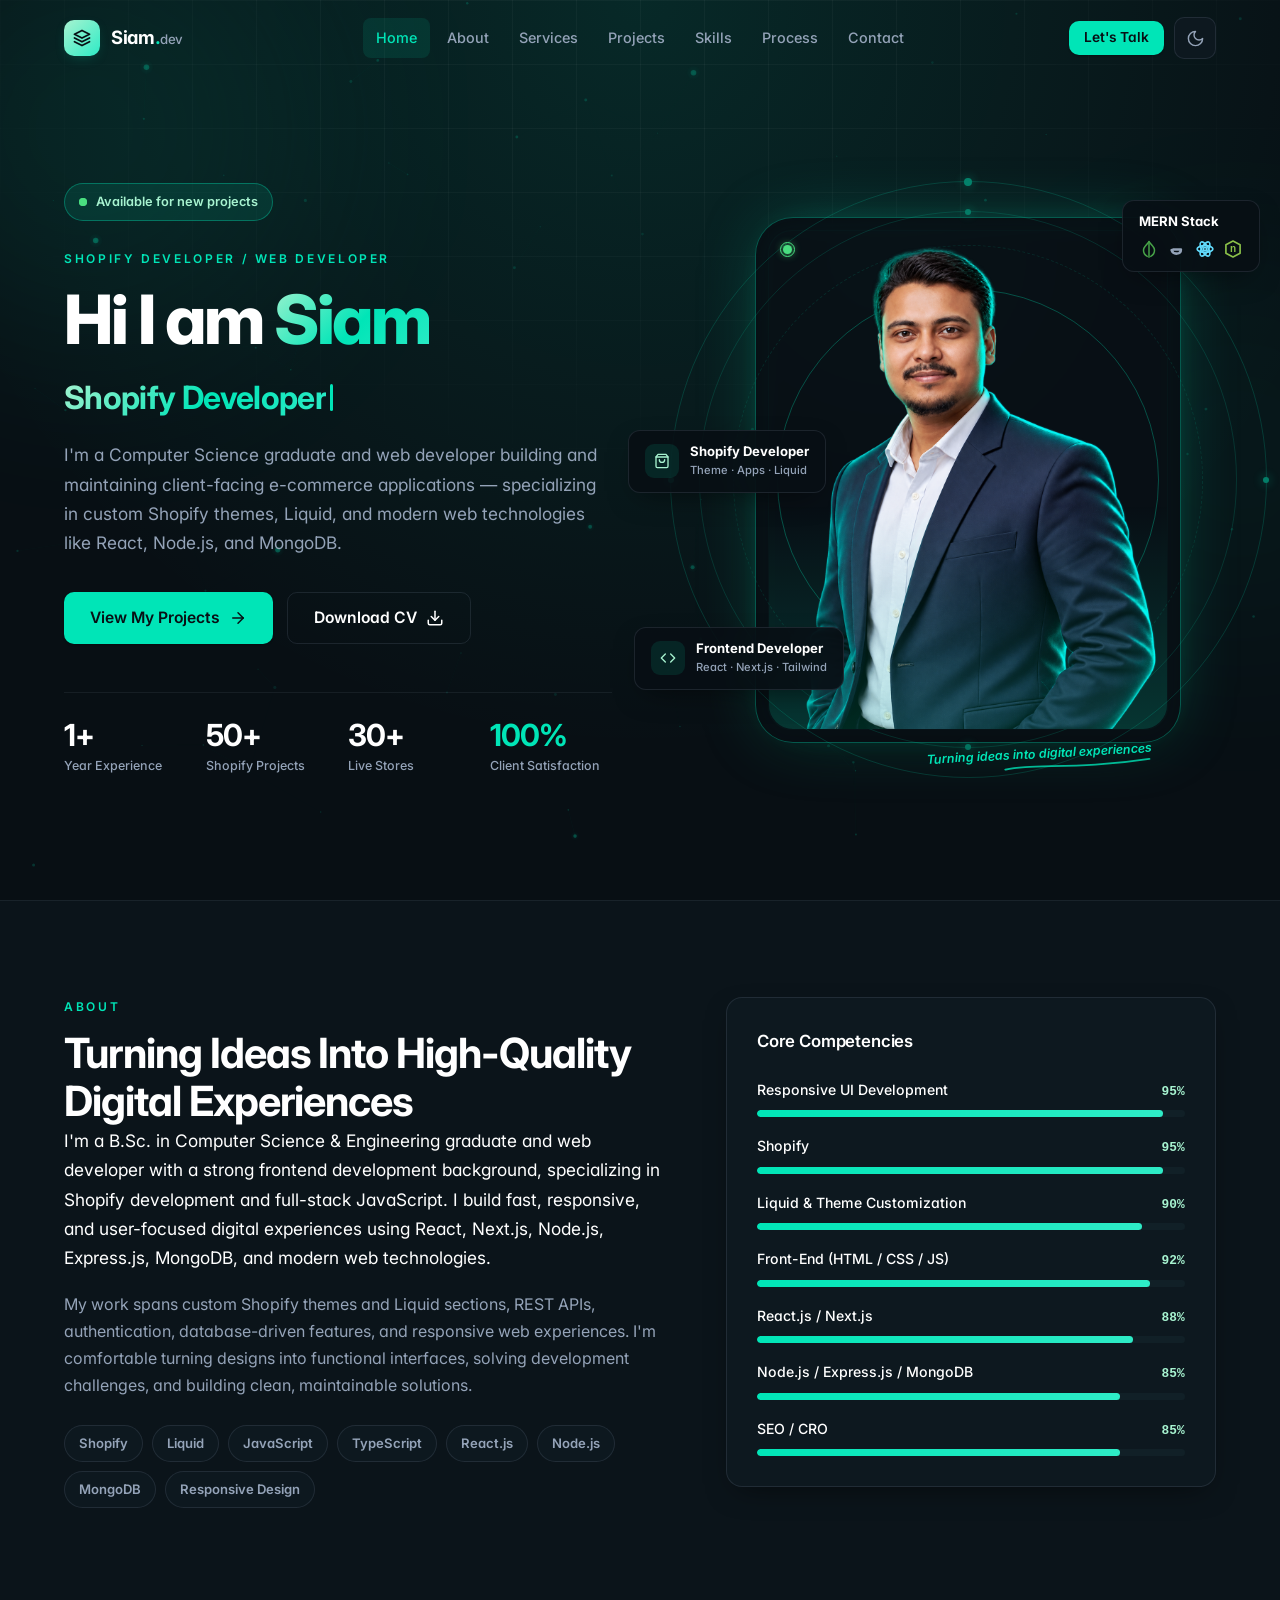
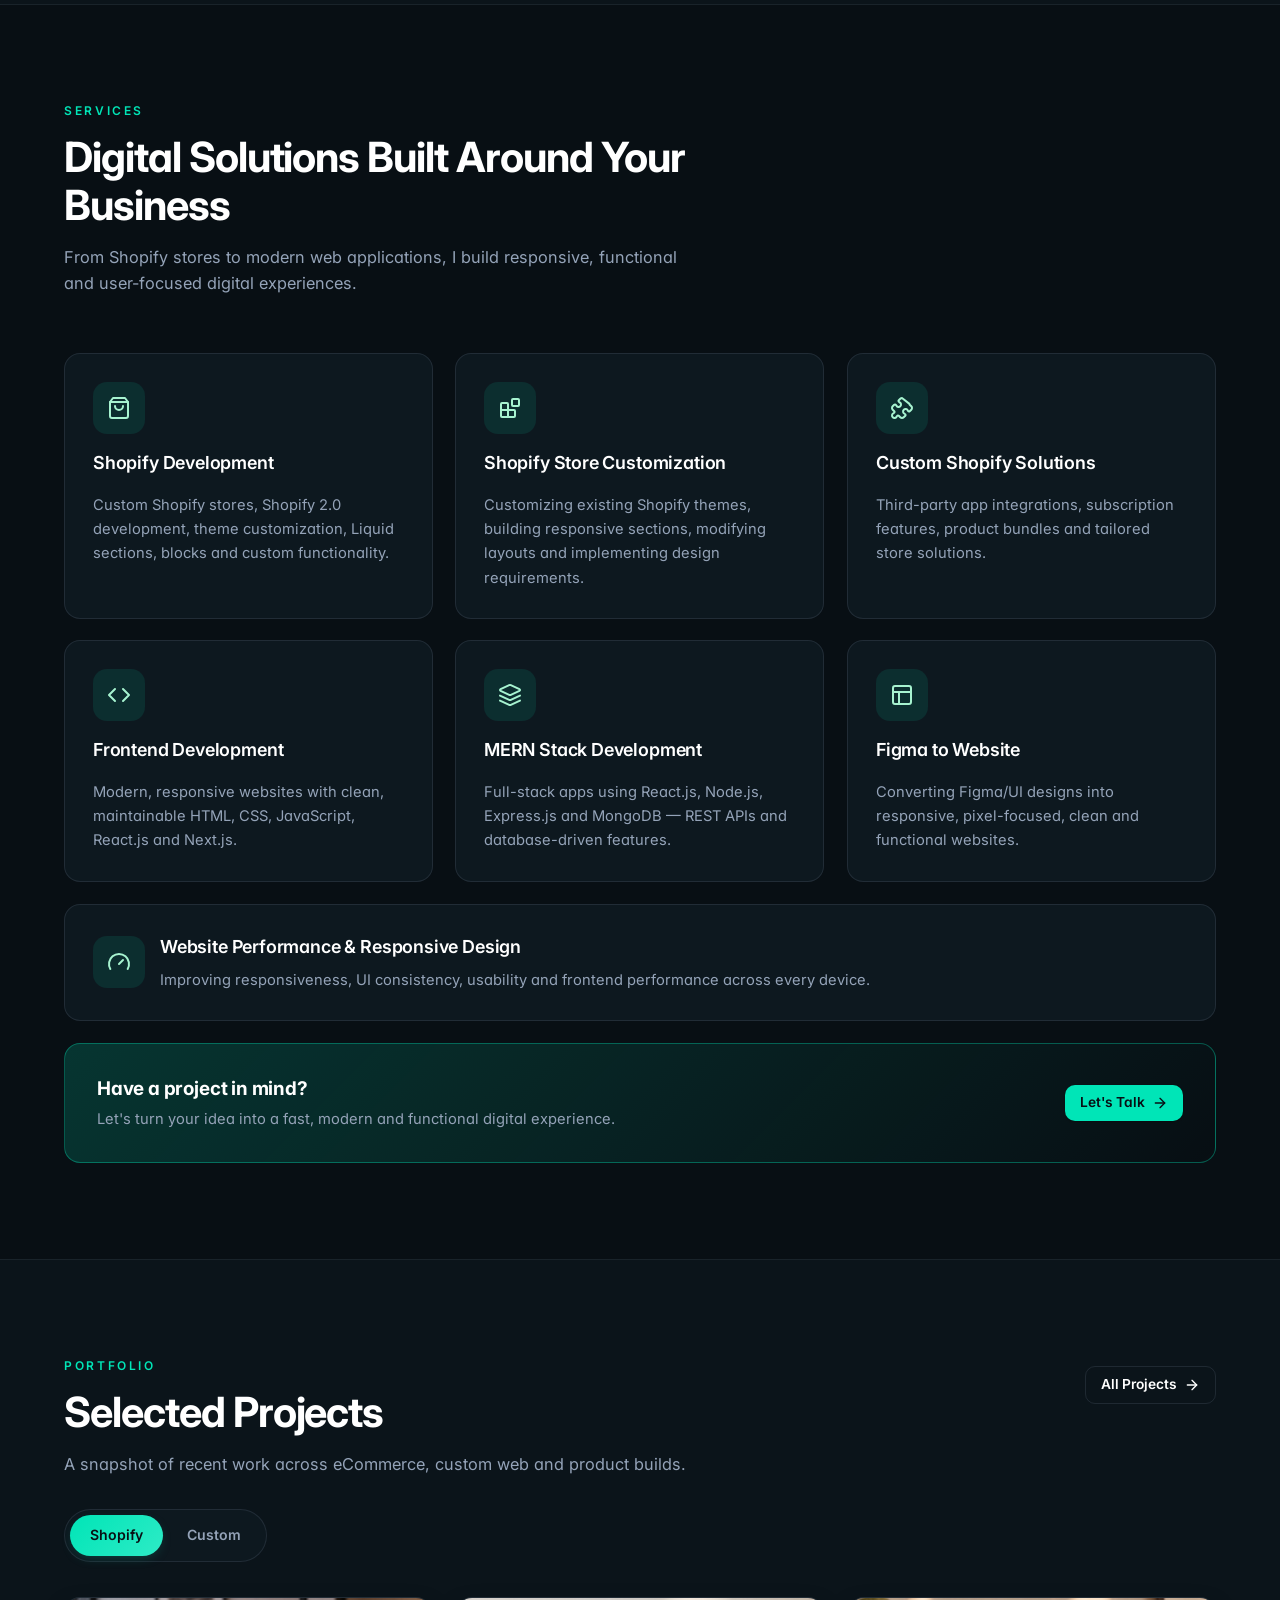
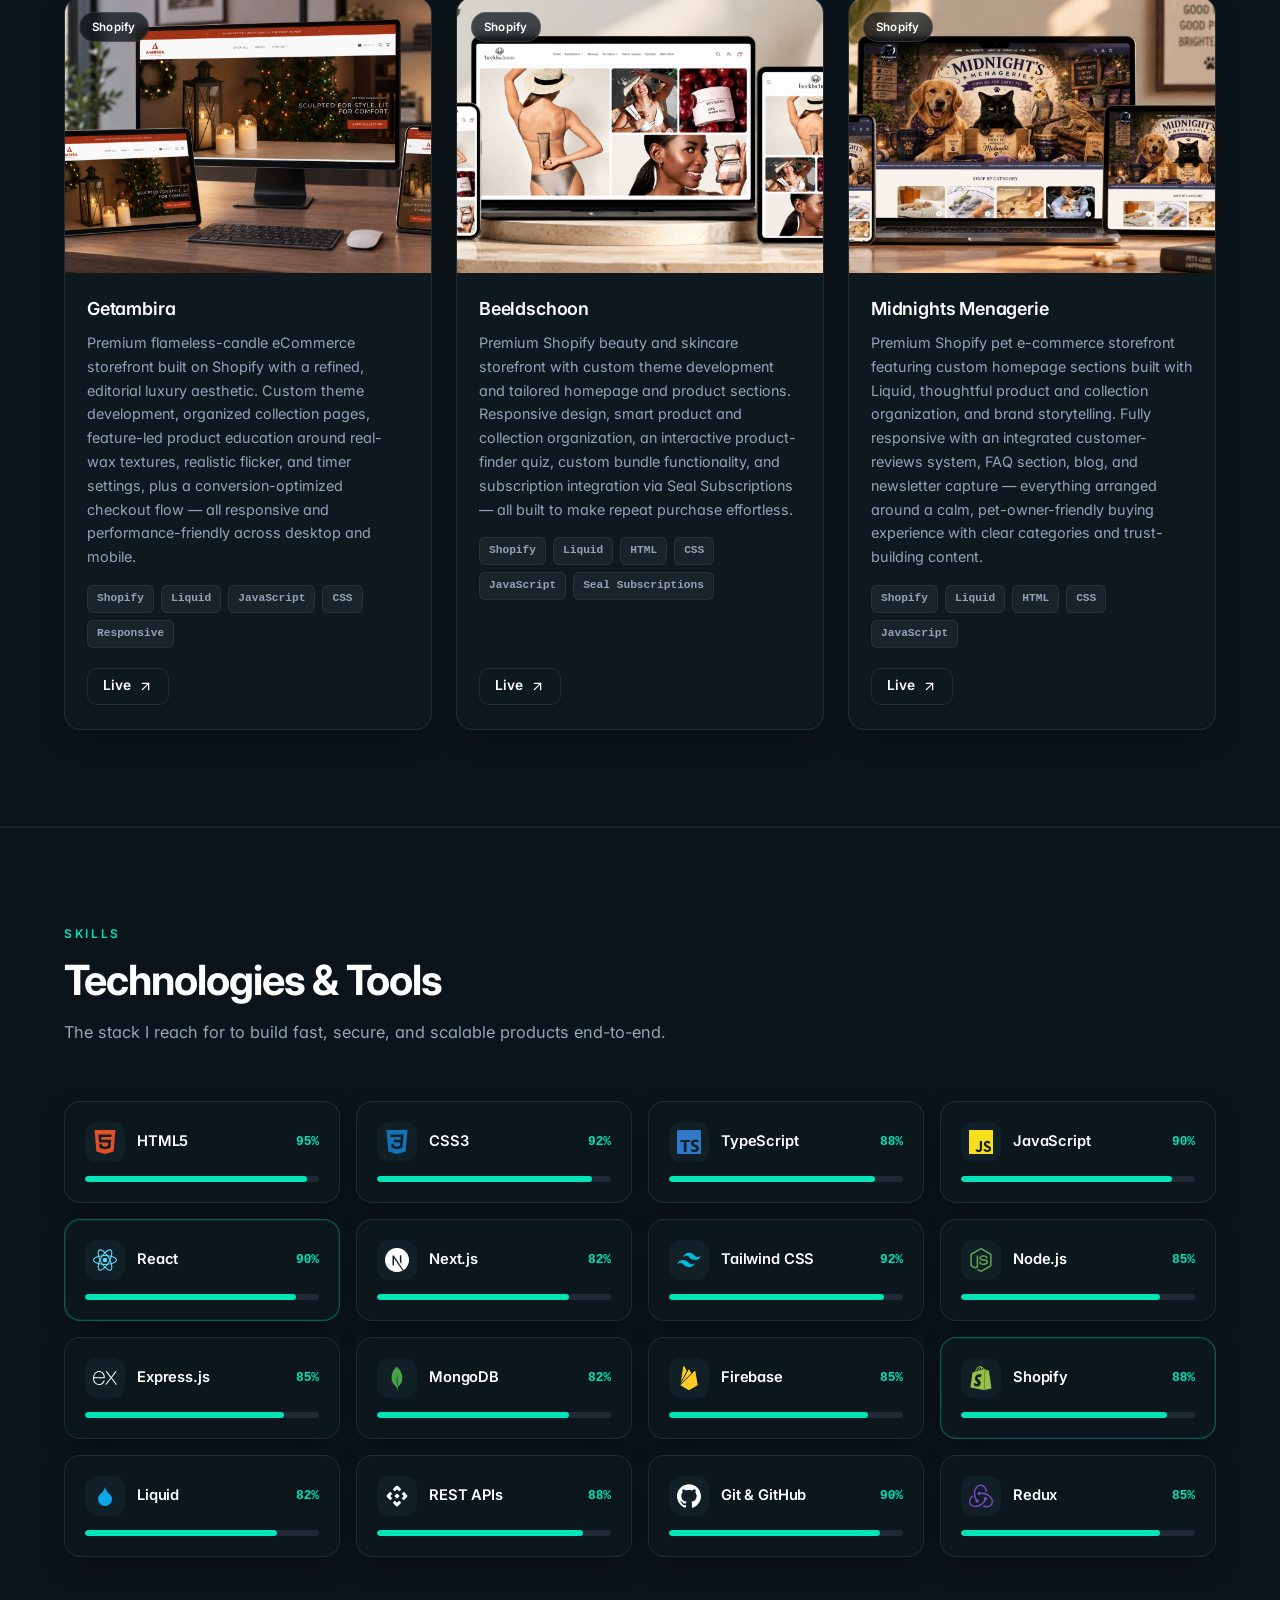
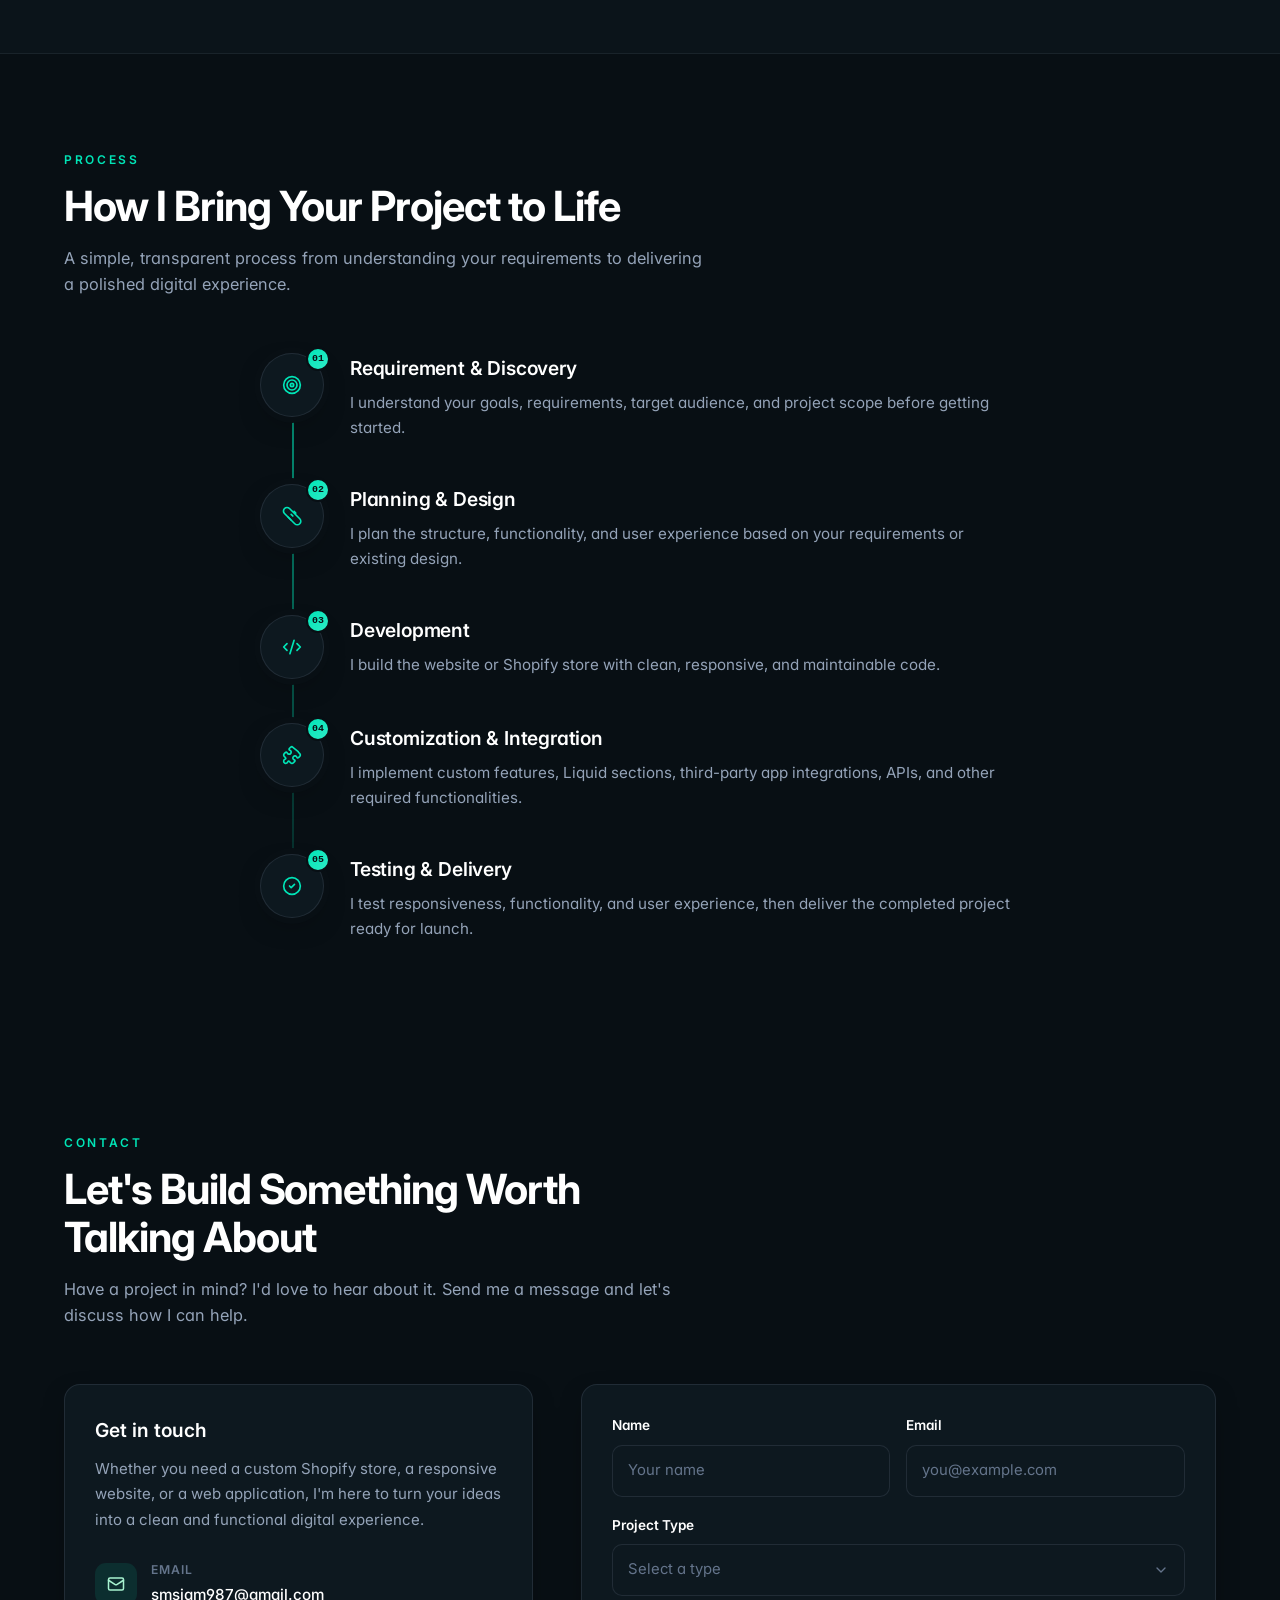
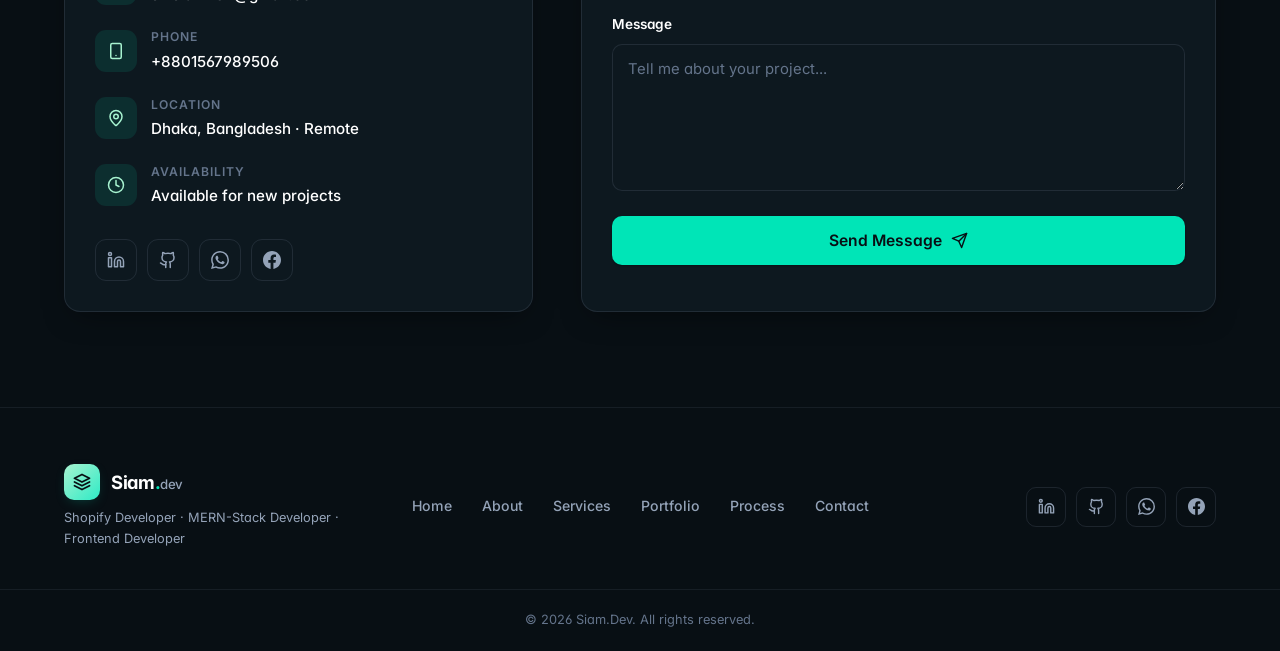
==== commit 5d28aba3: "formatting" ====
--- a/index.html
+++ b/index.html
@@ -710,7 +710,12 @@
               </div>
             </article>
 
-            <a href="https://wa.me/8801567989506" target="_blank" rel="noopener noreferrer" class="cta-banner reveal">
+            <a
+              href="https://wa.me/8801567989506"
+              target="_blank"
+              rel="noopener noreferrer"
+              class="cta-banner reveal"
+            >
               <div>
                 <h3 class="cta-banner-title">Have a project in mind?</h3>
                 <p class="cta-banner-text">
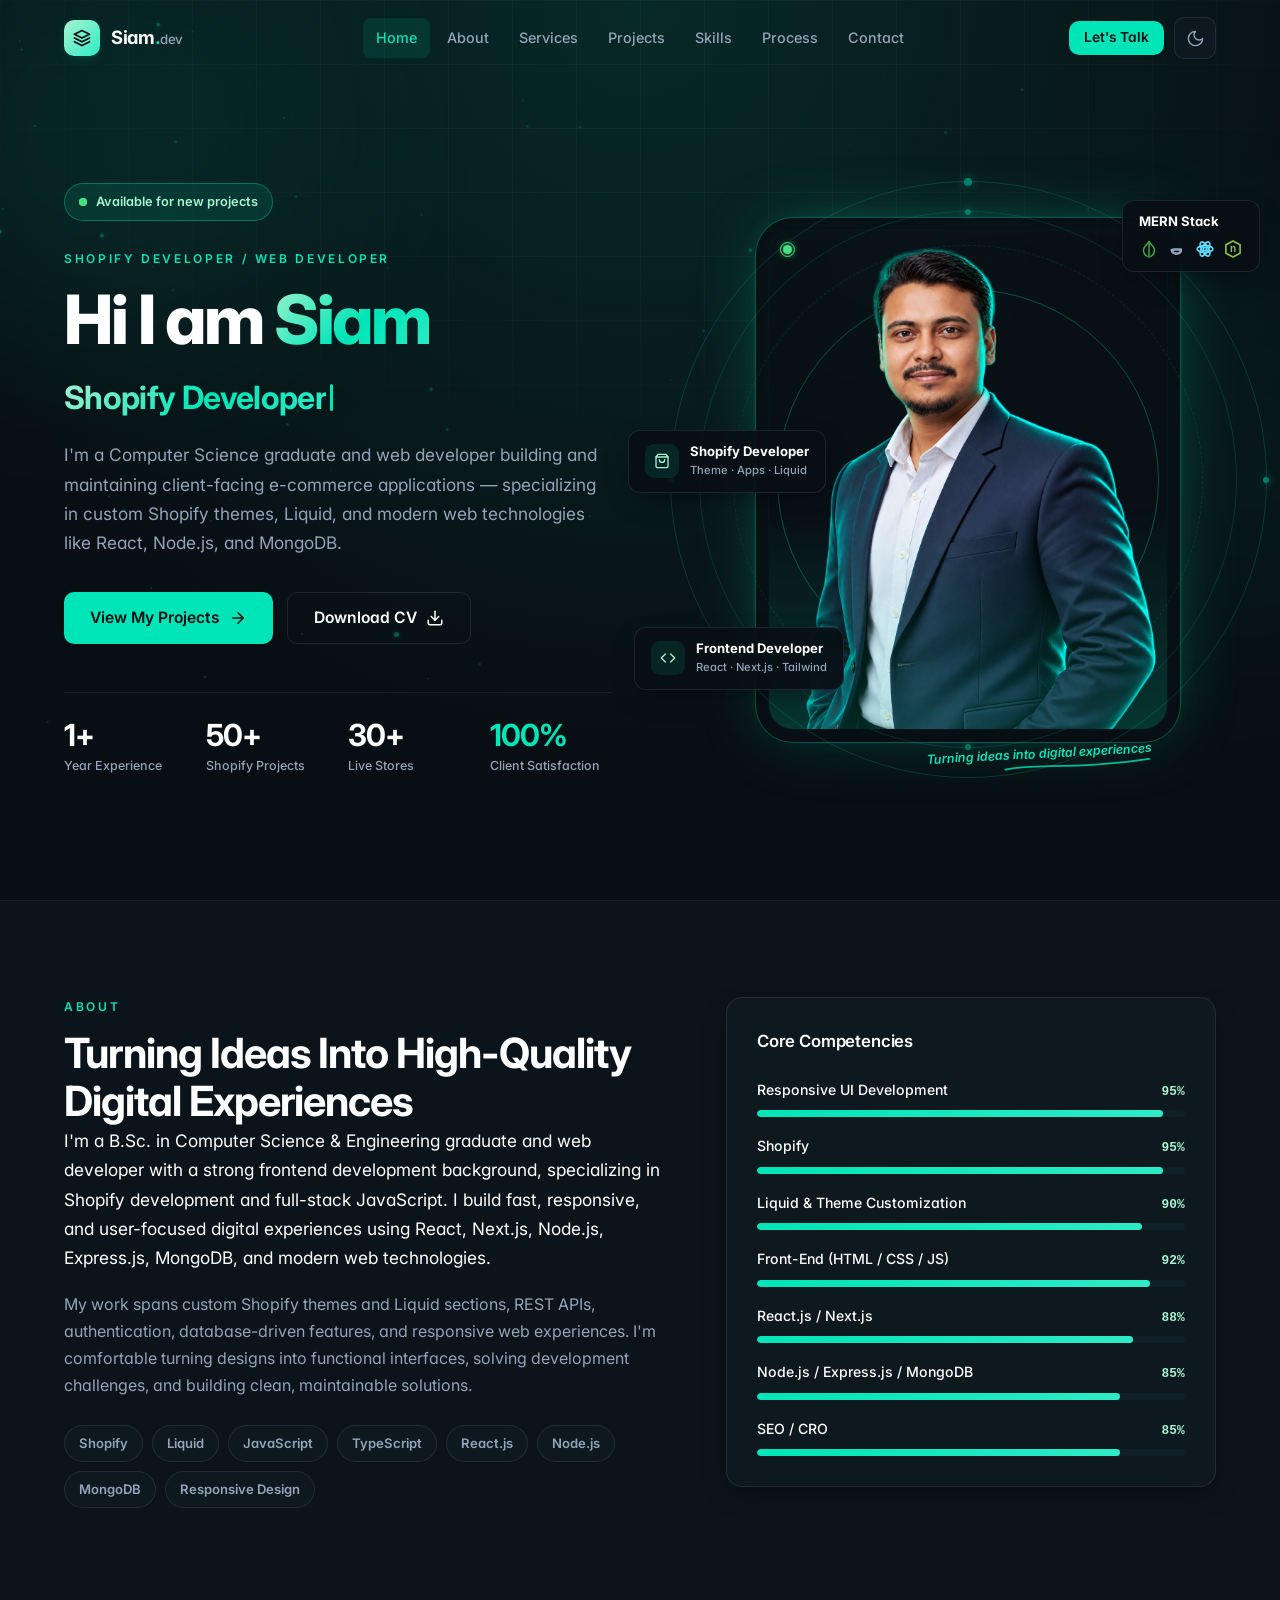
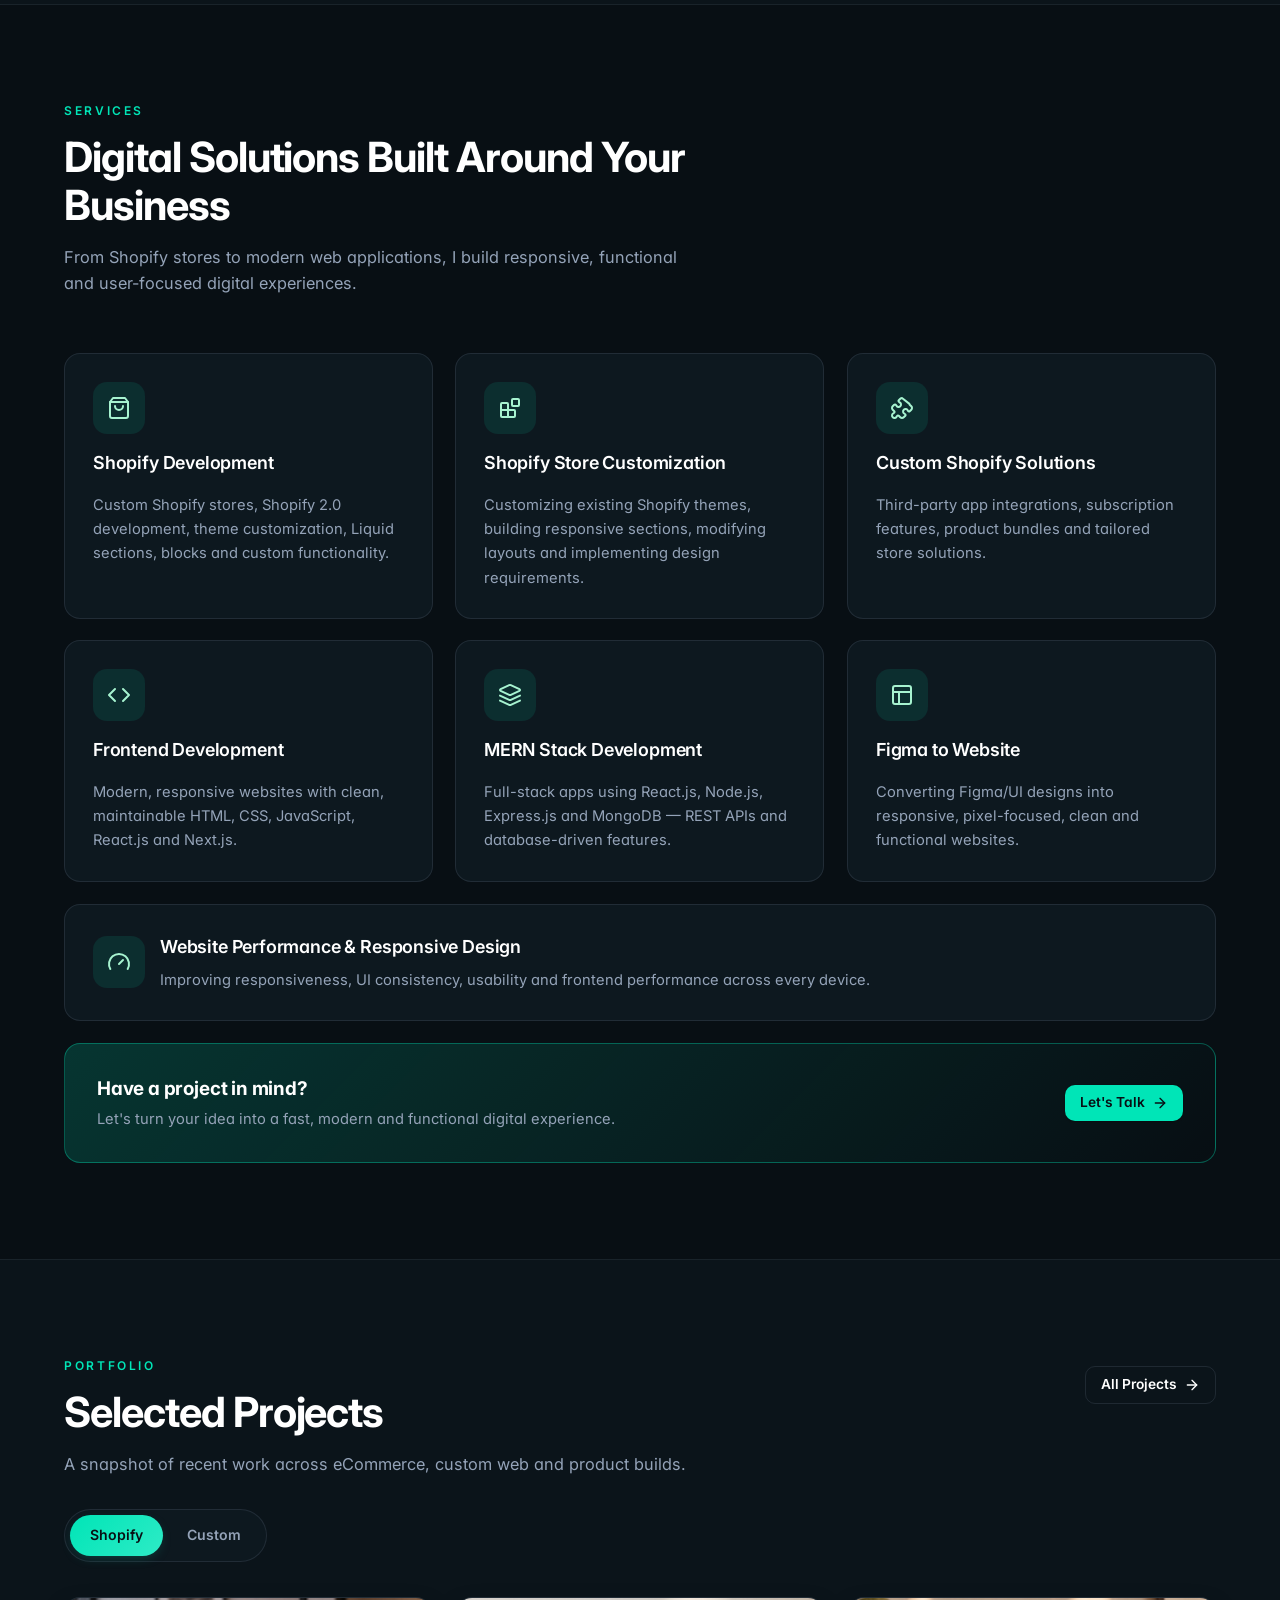
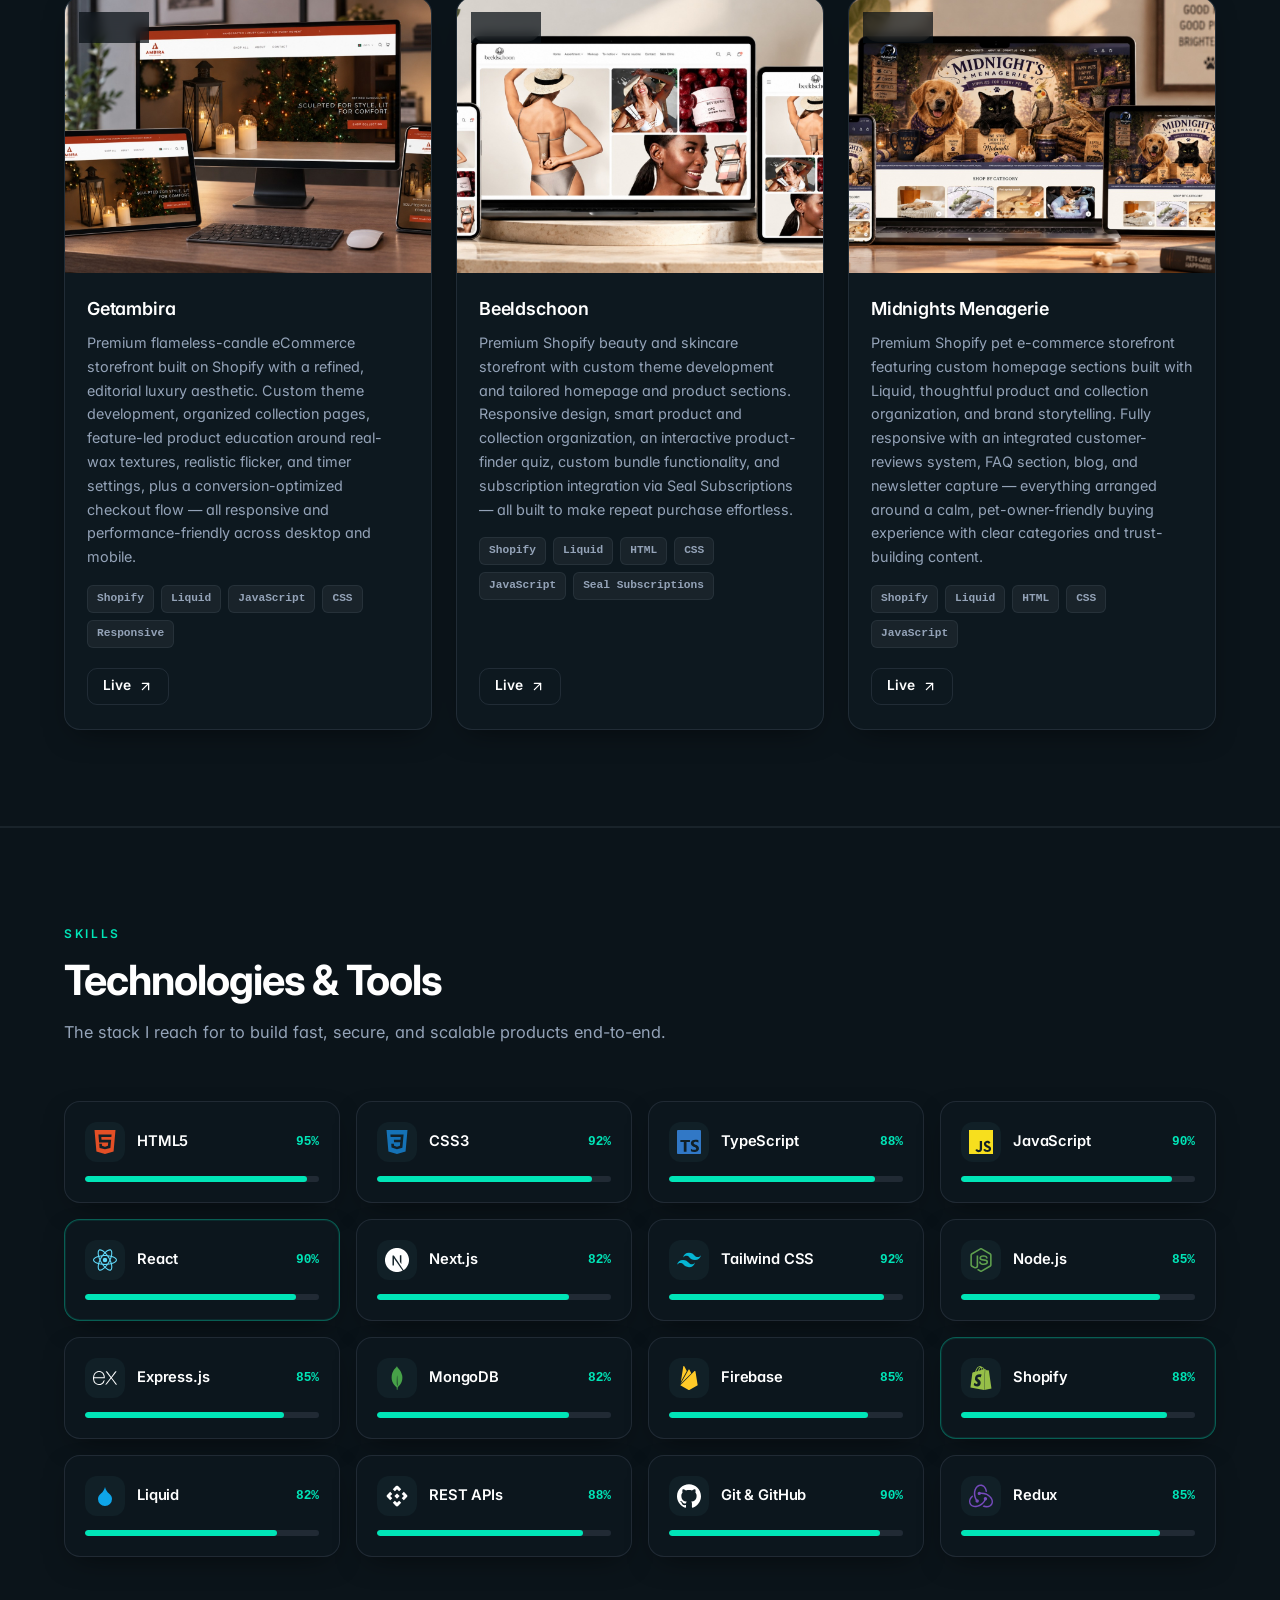
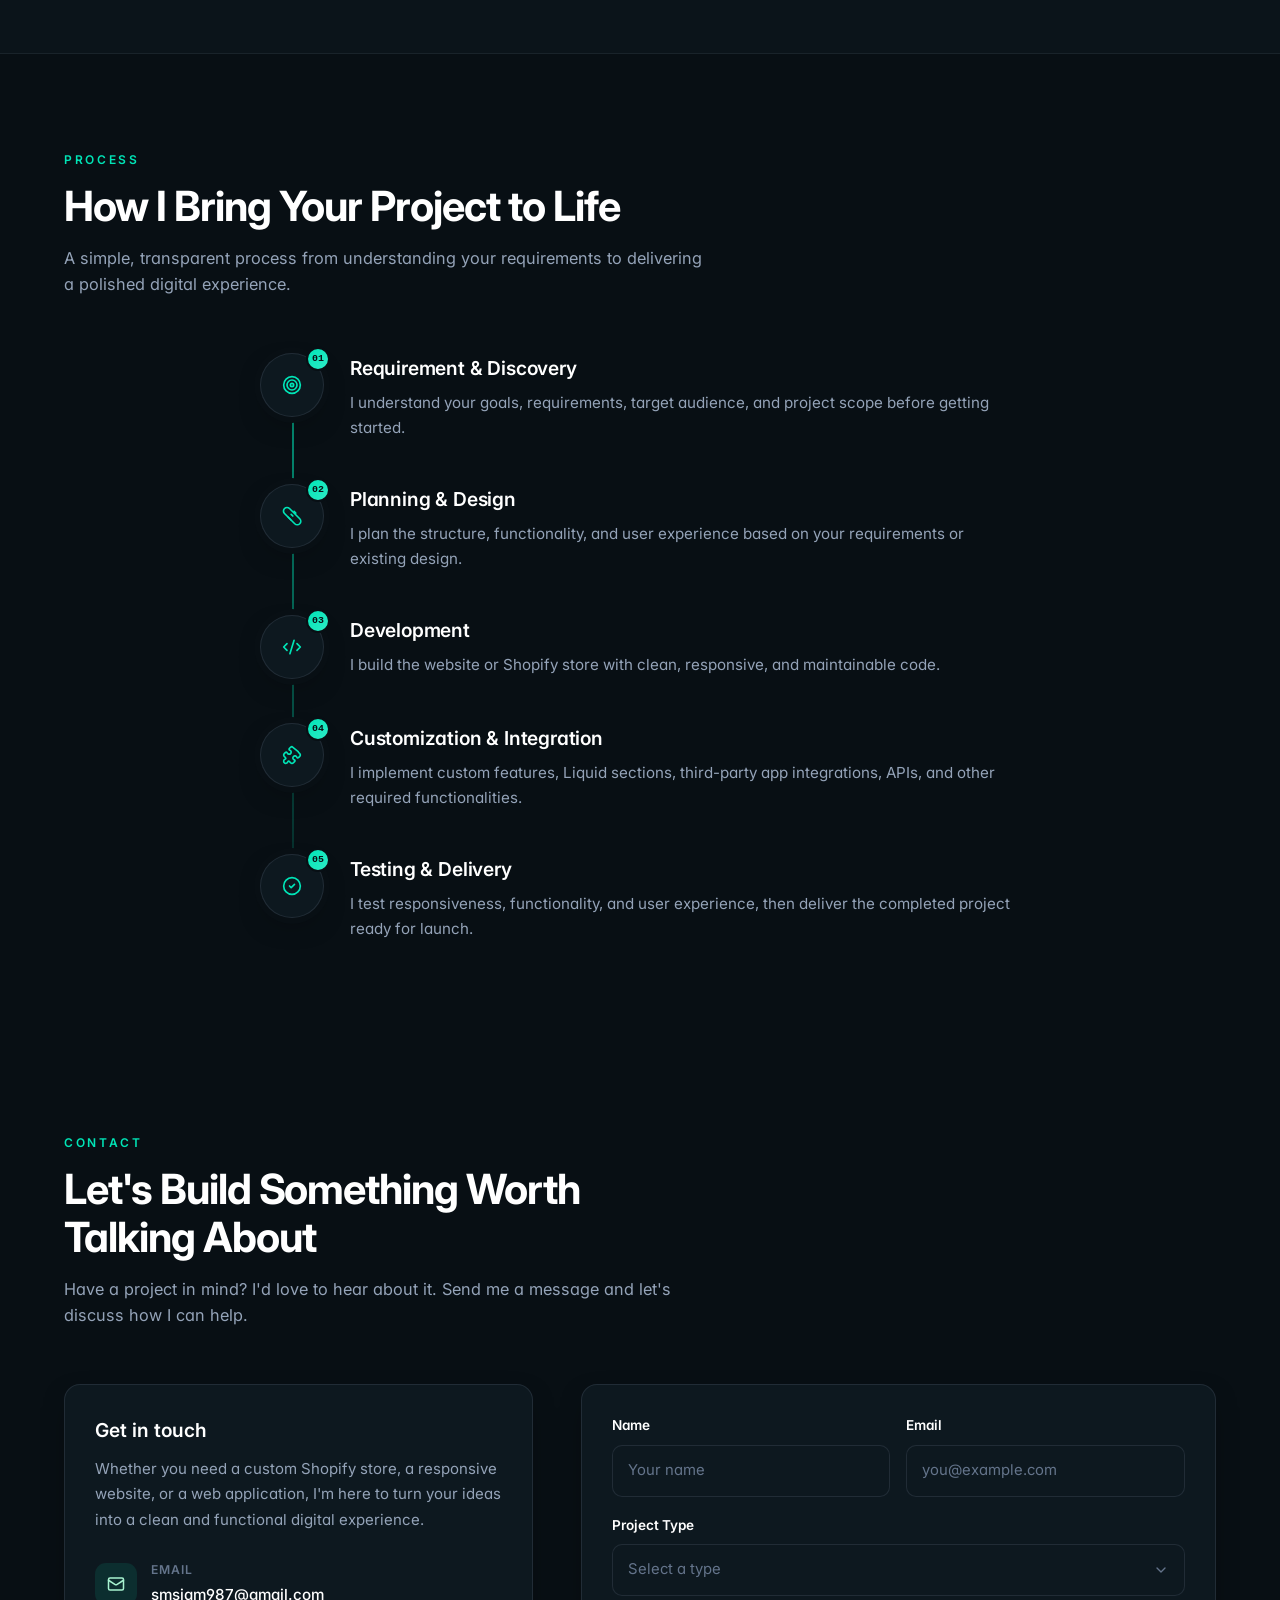
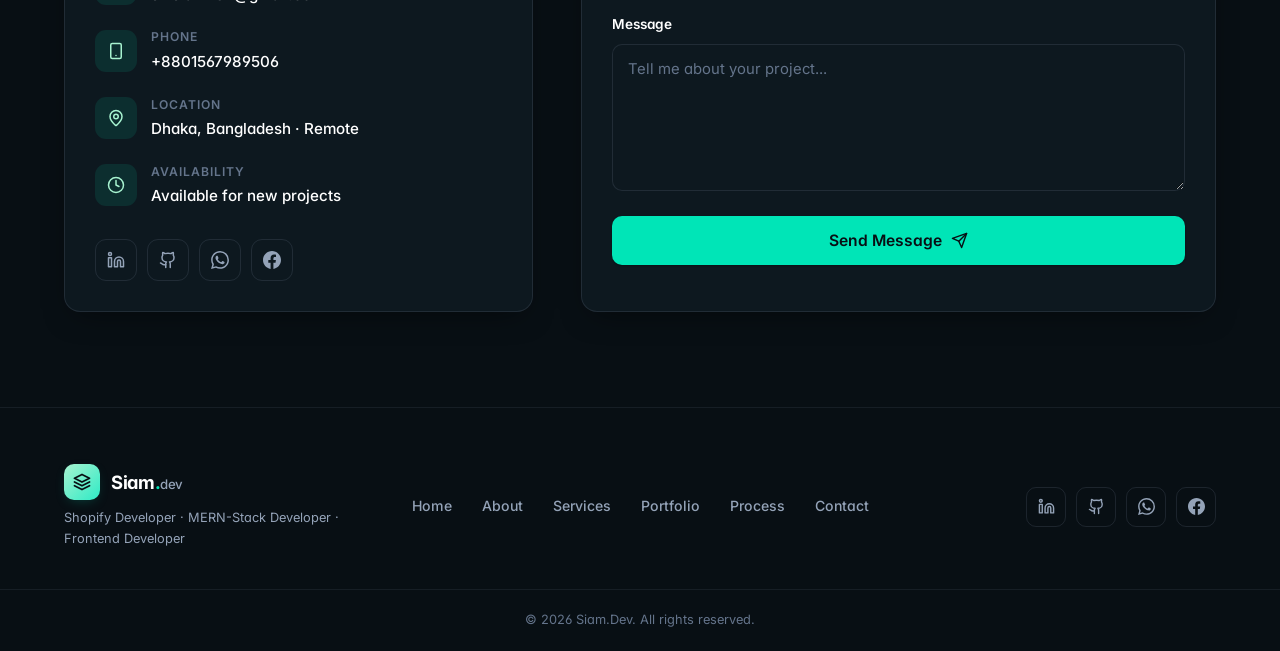
==== commit 844aadcd: "finding the process error" ====
--- a/index.html
+++ b/index.html
@@ -12,7 +12,7 @@
     />
     <meta name="author" content="Siam" />
     <meta name="theme-color" content="#0a0a0a" />
-    <link rel="canonical" href="https://siam-portfolio.vercel.app/" />
+    <link rel="canonical" href="https://siam-portfolio-theta.vercel.app/" />
 
     <!-- Open Graph -->
     <meta property="og:type" content="website" />
@@ -24,10 +24,10 @@
       property="og:description"
       content="Fast, responsive, conversion-focused e-commerce experiences. Shopify &amp; Liquid themes, React.js, Node.js, Express.js and MongoDB."
     />
-    <meta property="og:url" content="https://siam-portfolio.vercel.app/" />
+    <meta property="og:url" content="https://siam-portfolio-theta.vercel.app/" />
     <meta
       property="og:image"
-      content="https://siam-portfolio.vercel.app/assets/images/Siam.png"
+      content="https://siam-portfolio-theta.vercel.app/assets/images/Siam.png"
     />
     <meta property="og:image:width" content="1122" />
     <meta property="og:image:height" content="1402" />
@@ -44,7 +44,7 @@
     />
     <meta
       name="twitter:image"
-      content="https://siam-portfolio.vercel.app/assets/images/Siam.png"
+      content="https://siam-portfolio-theta.vercel.app/assets/images/Siam.png"
     />
 
     <!-- Favicon -->
@@ -89,7 +89,7 @@
         "@type": "Person",
         "name": "SM Sumsuzzaman Siam",
         "alternateName": "Siam",
-        "url": "https://siam-portfolio.vercel.app",
+        "url": "https://siam-portfolio-theta.vercel.app",
         "jobTitle": "Shopify Developer & Full-Stack JavaScript Engineer",
         "email": "mailto:smsiam987@gmail.com",
         "knowsAbout": [
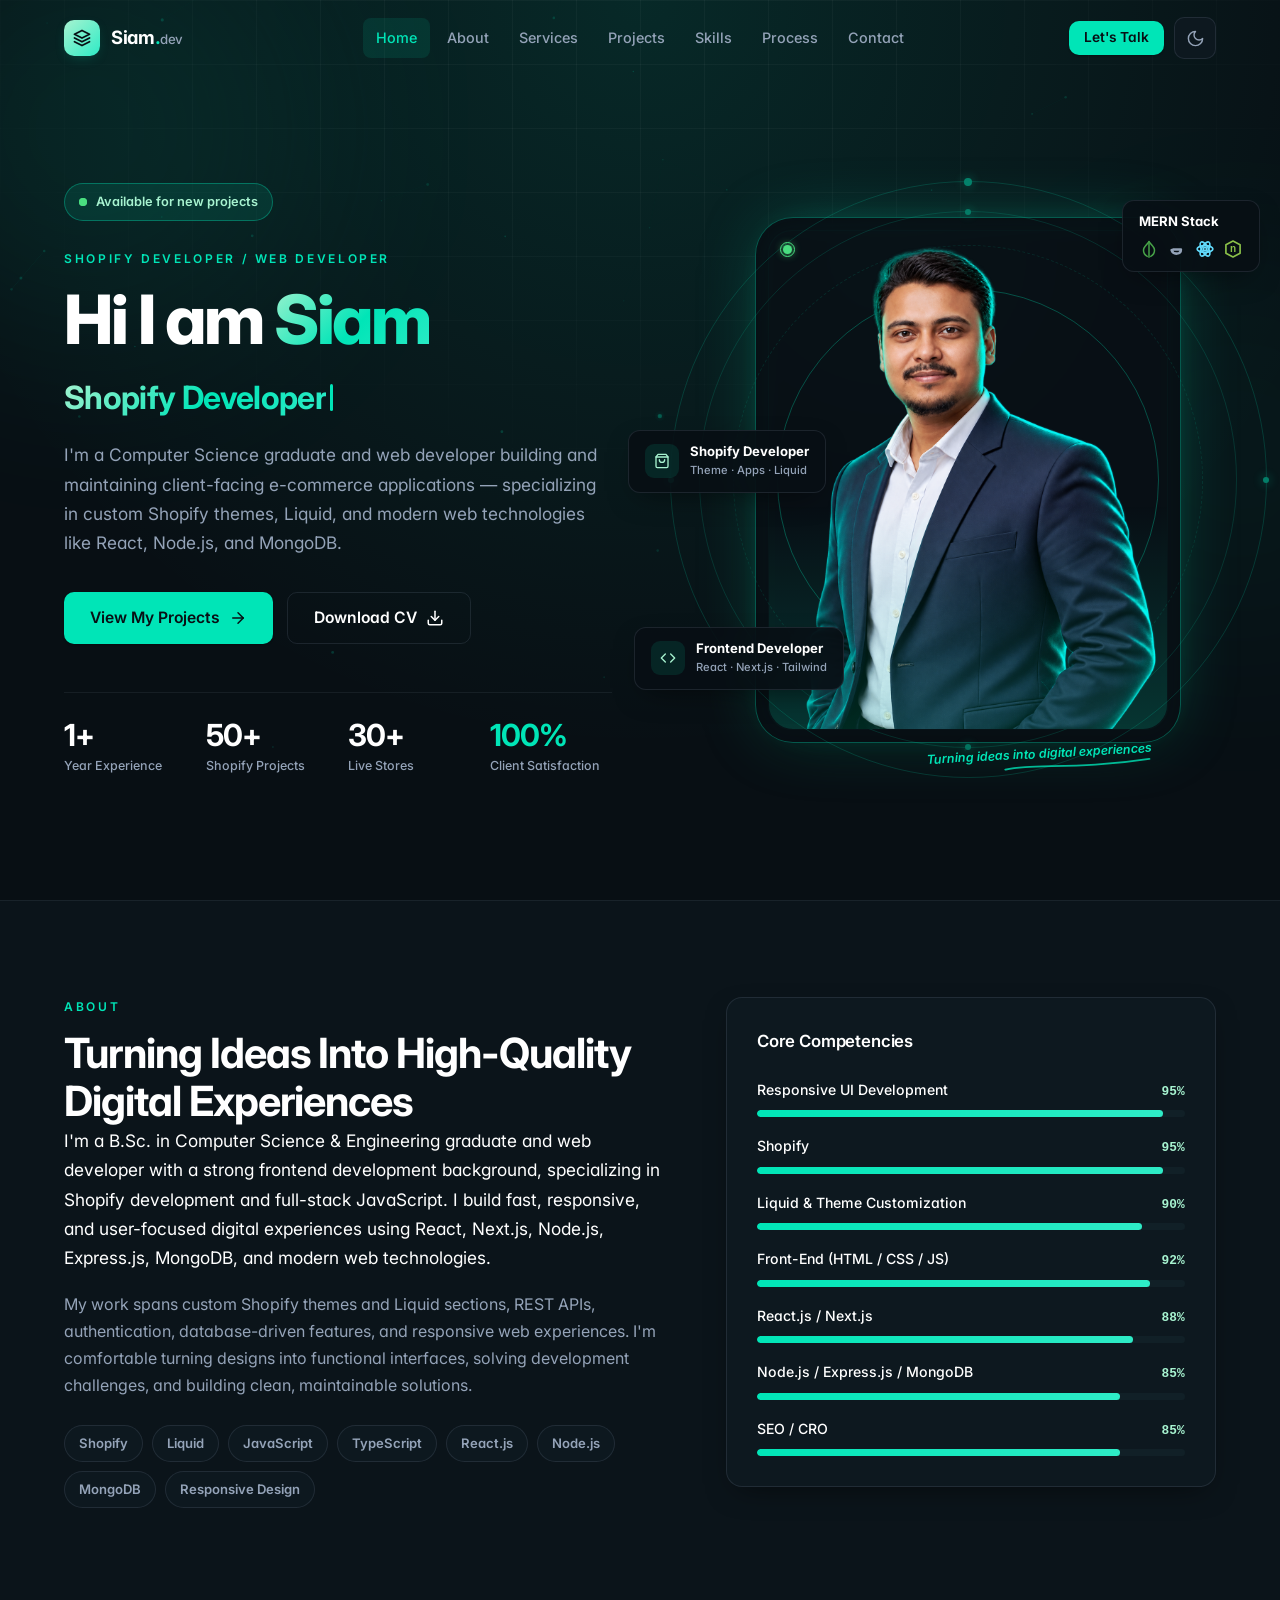
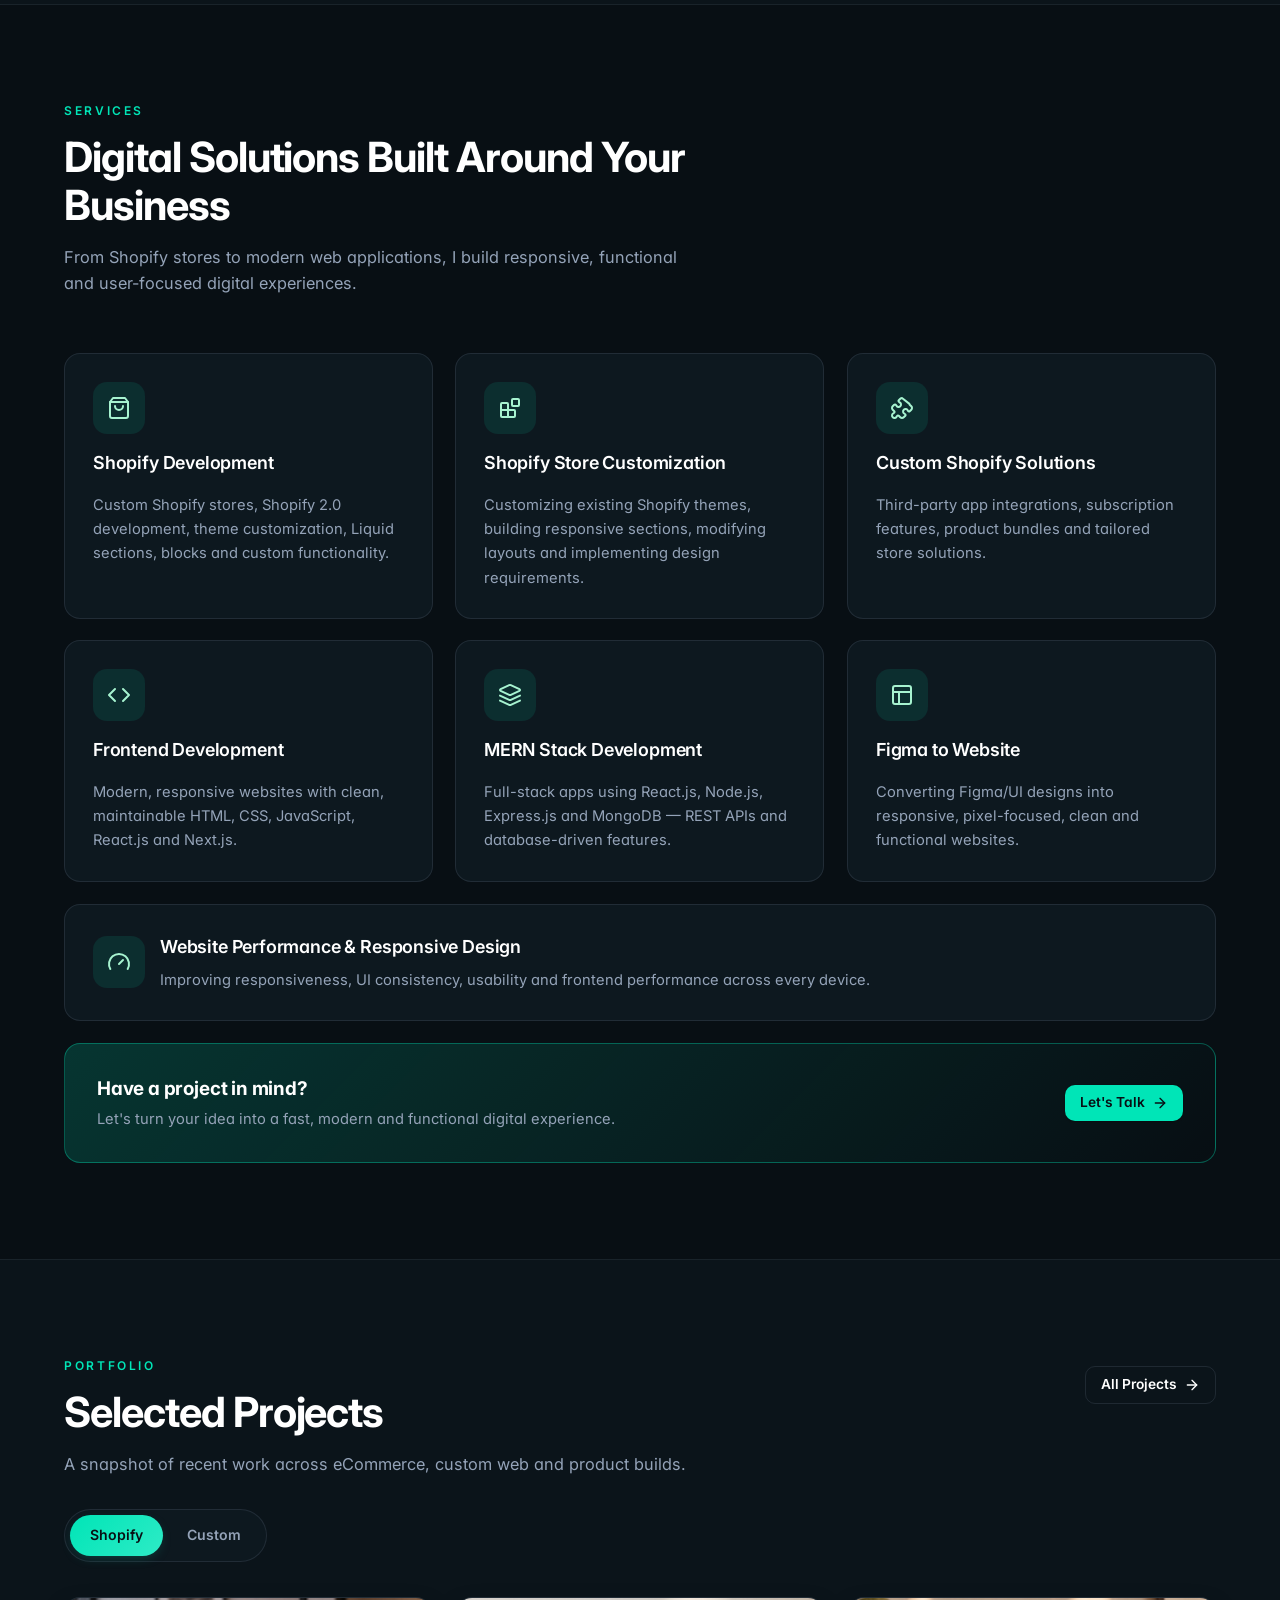
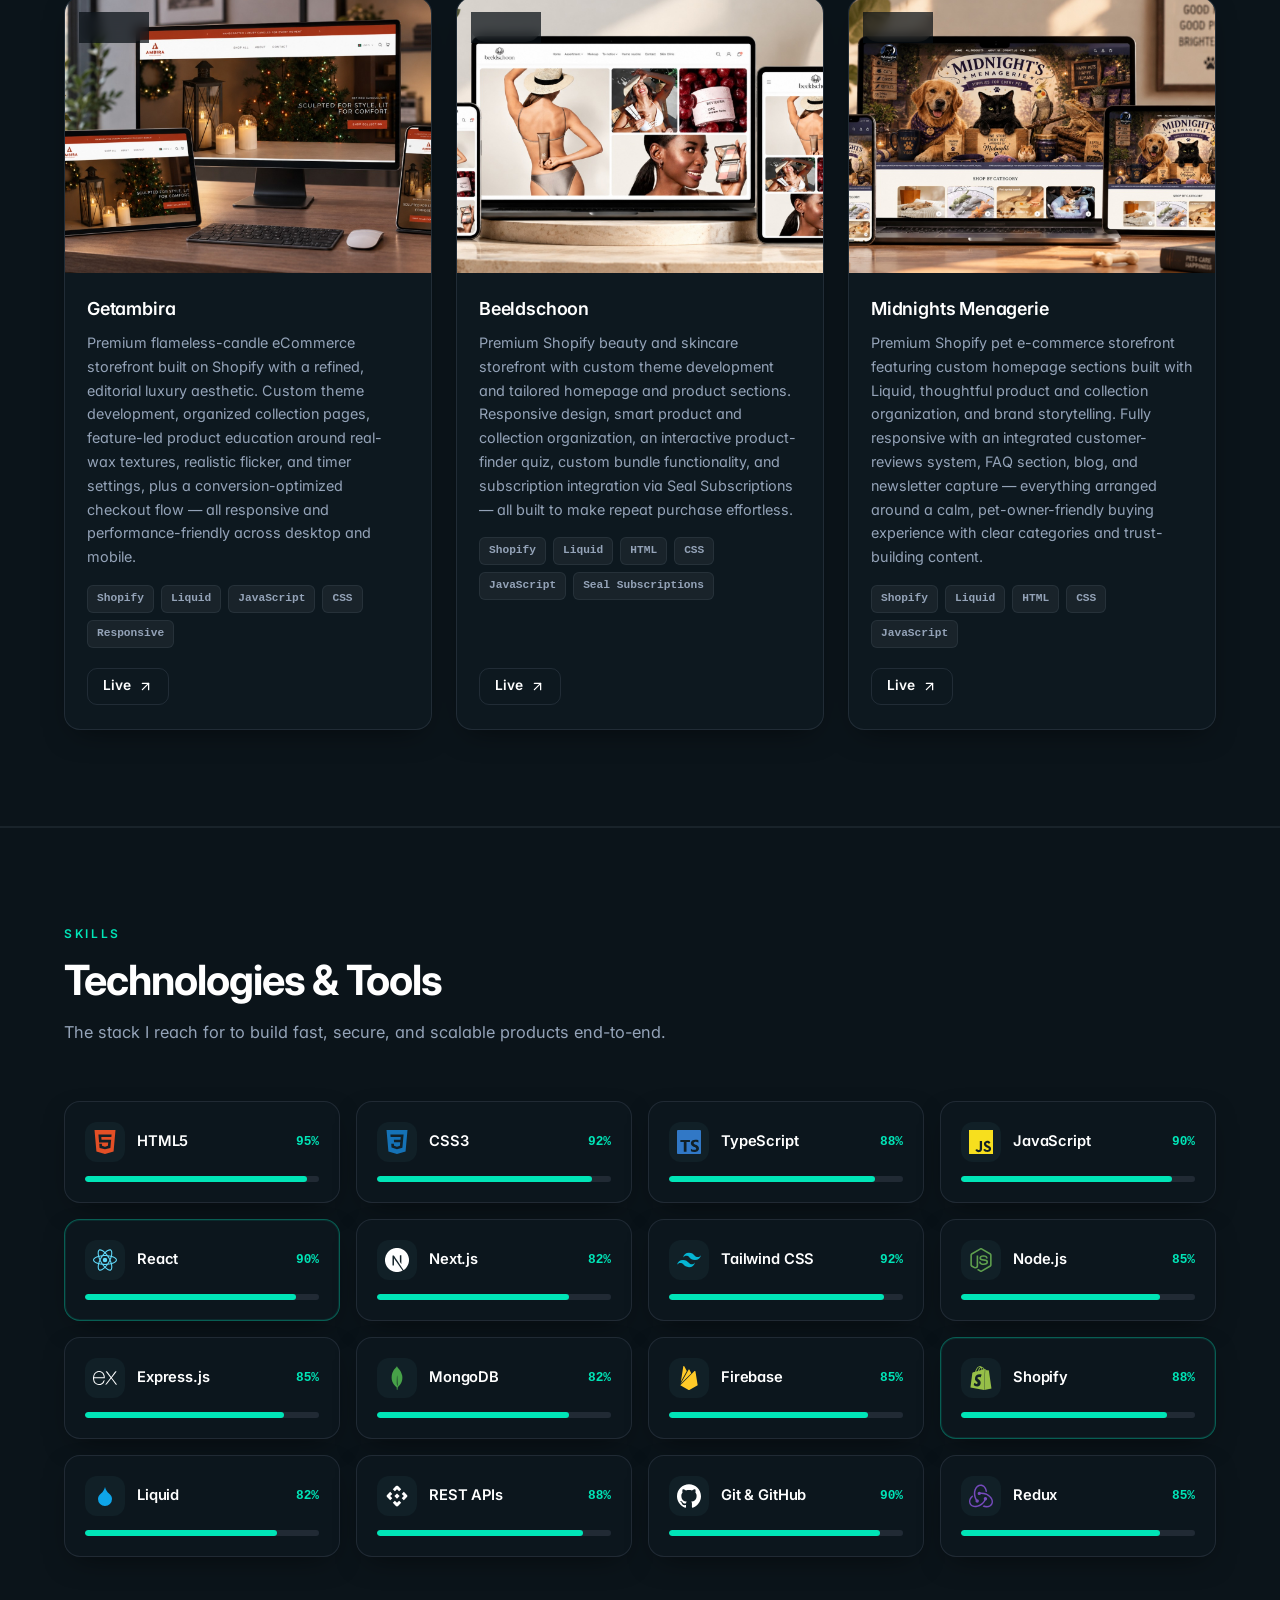
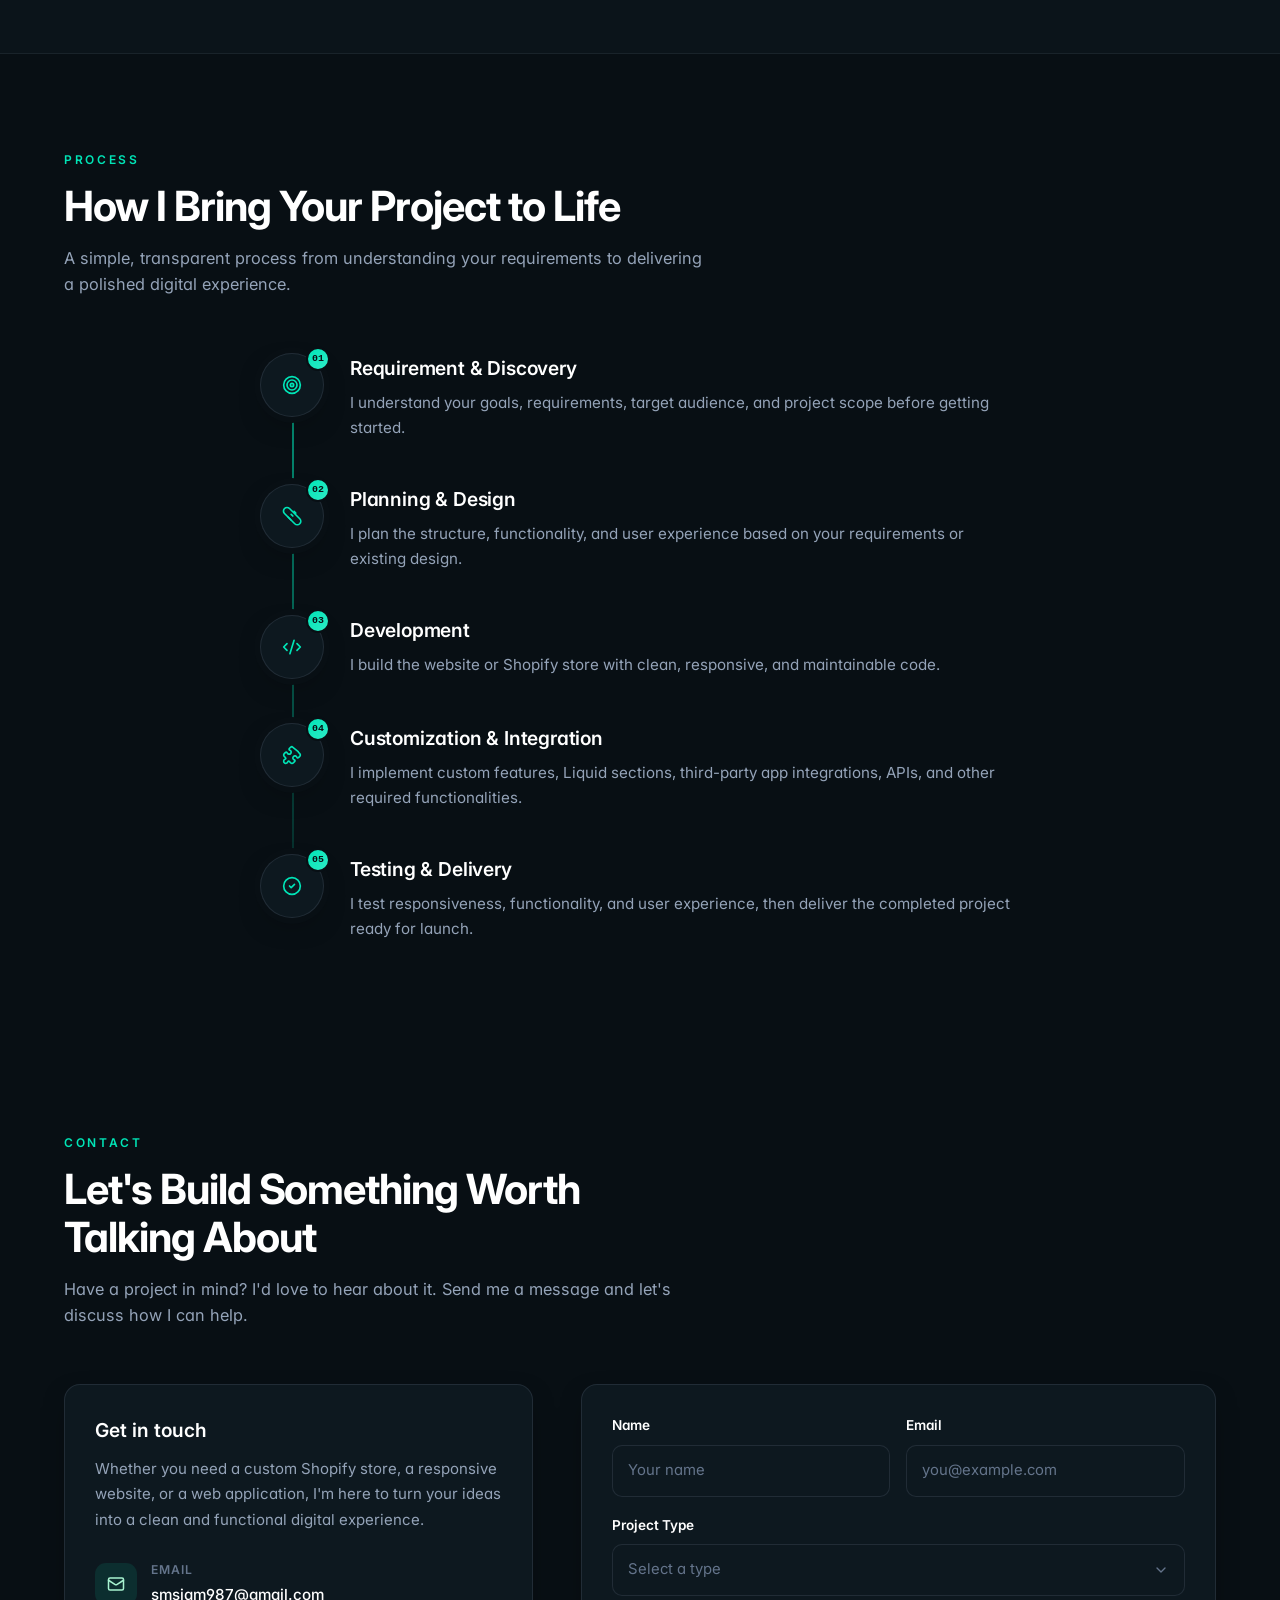
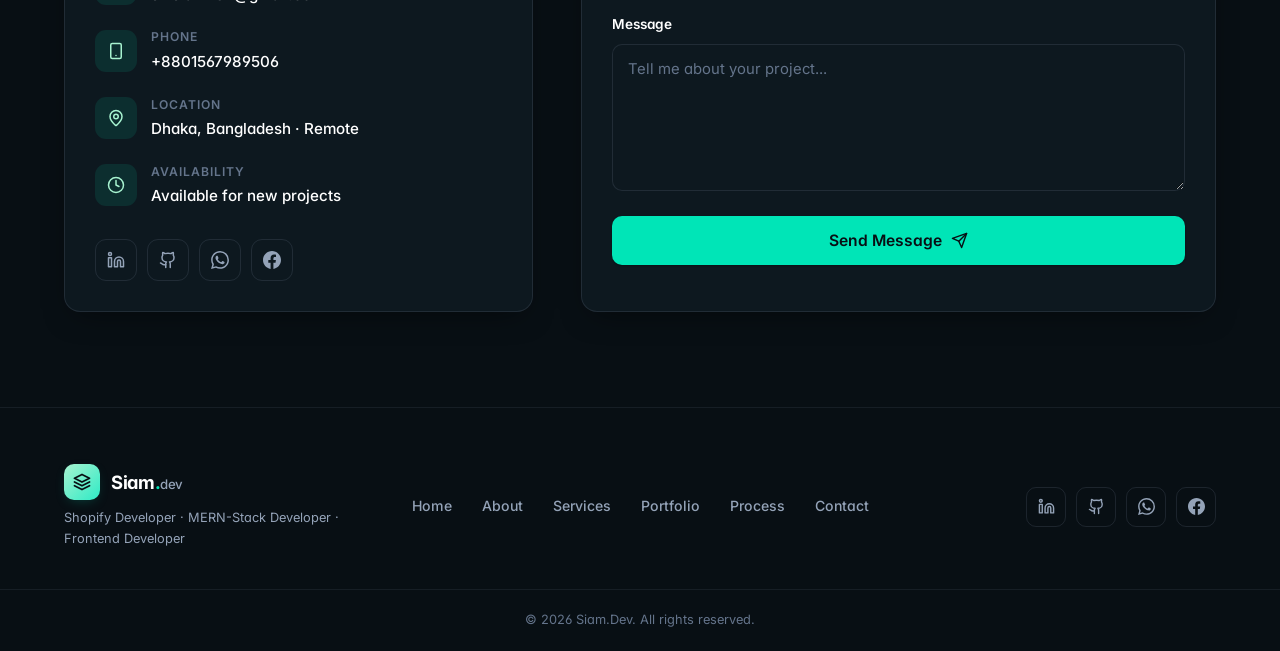
==== commit 7ea84b80: "successfully email get" ====
--- a/index.html
+++ b/index.html
@@ -1232,171 +1232,133 @@
             </div>
 
             <!-- Right: form -->
-            <form class="contact-form reveal" id="contact-form" novalidate>
-              <div class="form-row">
-                <div class="form-group">
-                  <label for="name">Name</label>
-                  <input
-                    type="text"
-                    id="name"
-                    name="name"
-                    placeholder="Your name"
-                    autocomplete="name"
-                  />
-                  <small class="form-error" hidden></small>
-                </div>
-                <div class="form-group">
-                  <label for="email">Email</label>
-                  <input
-                    type="email"
-                    id="email"
-                    name="email"
-                    placeholder="you@example.com"
-                    autocomplete="email"
-                  />
-                  <small class="form-error" hidden></small>
-                </div>
-              </div>
-
-              <div class="form-group">
-                <label for="project-type" id="project-type-label"
-                  >Project Type</label
-                >
-                <div class="project-type" id="project-type-field">
-                  <select
-                    id="project-type"
-                    name="projectType"
-                    class="project-type__native"
-                    tabindex="-1"
-                    aria-hidden="true"
-                  >
-                    <option value="">Select a type</option>
-                    <option value="shopify">Shopify Development</option>
-                    <option value="shopify-customization">
-                      Shopify Store Customization
-                    </option>
-                    <option value="shopify-integration">
-                      Custom Shopify Solutions
-                    </option>
-                    <option value="frontend">Frontend Development</option>
-                    <option value="mern">MERN Stack Development</option>
-                    <option value="figma">Figma to Website</option>
-                    <option value="responsive">Responsive Website & UI</option>
-                    <option value="other">Other</option>
-                  </select>
-                  <button
-                    type="button"
-                    class="project-type__trigger"
-                    id="project-type-trigger"
-                    role="combobox"
-                    aria-expanded="false"
-                    aria-haspopup="listbox"
-                    aria-autocomplete="none"
-                    aria-controls="project-type-list"
-                    aria-labelledby="project-type-label"
-                  >
-                    <span class="project-type__value" id="project-type-value"
-                      >Select a type</span
-                    >
-                    <svg
-                      viewBox="0 0 24 24"
-                      fill="none"
-                      stroke="currentColor"
-                      stroke-width="2"
-                      stroke-linecap="round"
-                      stroke-linejoin="round"
-                      aria-hidden="true"
-                    >
-                      <path d="m6 9 6 6 6-6" />
-                    </svg>
-                  </button>
-                  <ul
-                    role="listbox"
-                    id="project-type-list"
-                    class="project-type__list"
-                    aria-labelledby="project-type-label"
-                    hidden
-                  ></ul>
-                </div>
-                <small class="form-error" hidden></small>
-              </div>
-
-              <div class="form-group">
-                <label for="message">Message</label>
-                <textarea
-                  id="message"
-                  name="message"
-                  rows="5"
-                  placeholder="Tell me about your project..."
-                ></textarea>
-                <small class="form-error" hidden></small>
-              </div>
-
-              <input
-                type="text"
-                name="website"
-                class="hp-field"
-                value=""
-                autocomplete="off"
-                tabindex="-1"
-                aria-hidden="true"
-              />
-              <button
-                type="submit"
-                class="btn btn-primary btn-lg btn-block"
-                id="submit-btn"
-              >
-                <span class="btn-label">Send Message</span>
-                <svg
-                  viewBox="0 0 24 24"
-                  fill="none"
-                  stroke="currentColor"
-                  stroke-width="2"
-                  stroke-linecap="round"
-                  stroke-linejoin="round"
-                  width="17"
-                  height="17"
-                >
-                  <path d="m22 2-7 20-4-9-9-4Z" />
-                  <path d="M22 2 11 13" />
-                </svg>
-              </button>
-
-              <p class="form-success" id="form-success" role="status" hidden>
-                <svg
-                  viewBox="0 0 24 24"
-                  fill="none"
-                  stroke="currentColor"
-                  stroke-width="2"
-                  stroke-linecap="round"
-                  stroke-linejoin="round"
-                  width="18"
-                  height="18"
-                >
-                  <circle cx="12" cy="12" r="10" />
-                  <path d="m9 12 2 2 4-4" />
-                </svg>
-                Message sent successfully! I'll get back to you soon.
-              </p>
-              <p class="form-error-msg" id="form-error" role="alert" hidden>
-                <svg
-                  viewBox="0 0 24 24"
-                  fill="none"
-                  stroke="currentColor"
-                  stroke-width="2"
-                  stroke-linecap="round"
-                  stroke-linejoin="round"
-                  width="18"
-                  height="18"
-                >
-                  <circle cx="12" cy="12" r="10" />
-                  <line x1="15" x2="9" y1="9" y2="15" />
-                  <line x1="9" x2="15" y1="9" y2="15" />
-                </svg>
-                Something went wrong while sending your message. Please try
-                again.
-              </p>
-            </form>
+           <form class="contact-form reveal" id="contact-form" action="https://api.web3forms.com/submit" method="POST" novalidate>
+  
+  <!-- Web3Forms Access Key -->
+  <input type="hidden" name="access_key" value="f1ae157d-5c3f-43e4-bac8-d954a72f94d9">
+
+  <div class="form-row">
+    <div class="form-group">
+      <label for="name">Name</label>
+      <input
+        type="text"
+        id="name"
+        name="name"
+        placeholder="Your name"
+        autocomplete="name"
+        required
+      />
+      <small class="form-error" hidden></small>
+    </div>
+    <div class="form-group">
+      <label for="email">Email</label>
+      <input
+        type="email"
+        id="email"
+        name="email"
+        placeholder="you@example.com"
+        autocomplete="email"
+        required
+      />
+      <small class="form-error" hidden></small>
+    </div>
+  </div>
+
+  <div class="form-group">
+    <label for="project-type" id="project-type-label">Project Type</label>
+    <div class="project-type" id="project-type-field">
+      <select
+        id="project-type"
+        name="projectType"
+        class="project-type__native"
+        tabindex="-1"
+        aria-hidden="true"
+      >
+        <option value="">Select a type</option>
+        <option value="shopify">Shopify Development</option>
+        <option value="shopify-customization">Shopify Store Customization</option>
+        <option value="shopify-integration">Custom Shopify Solutions</option>
+        <option value="frontend">Frontend Development</option>
+        <option value="mern">MERN Stack Development</option>
+        <option value="figma">Figma to Website</option>
+        <option value="responsive">Responsive Website & UI</option>
+        <option value="other">Other</option>
+      </select>
+      <button
+        type="button"
+        class="project-type__trigger"
+        id="project-type-trigger"
+        role="combobox"
+        aria-expanded="false"
+        aria-haspopup="listbox"
+        aria-autocomplete="none"
+        aria-controls="project-type-list"
+        aria-labelledby="project-type-label"
+      >
+        <span class="project-type__value" id="project-type-value">Select a type</span>
+        <svg viewBox="0 0 24 24" fill="none" stroke="currentColor" stroke-width="2" stroke-linecap="round" stroke-linejoin="round" aria-hidden="true">
+          <path d="m6 9 6 6 6-6" />
+        </svg>
+      </button>
+      <ul role="listbox" id="project-type-list" class="project-type__list" aria-labelledby="project-type-label" hidden></ul>
+    </div>
+    <small class="form-error" hidden></small>
+  </div>
+
+  <div class="form-group">
+    <label for="message">Message</label>
+    <textarea
+      id="message"
+      name="message"
+      rows="5"
+      placeholder="Tell me about your project..."
+      required
+    ></textarea>
+    <small class="form-error" hidden></small>
+  </div>
+
+  <input
+    type="text"
+    name="website"
+    class="hp-field"
+    style="display: none;"
+    value=""
+    autocomplete="off"
+    tabindex="-1"
+    aria-hidden="true"
+  />
+  
+  <button
+    type="submit"
+    class="btn btn-primary btn-lg btn-block"
+    id="submit-btn"
+  >
+    <span class="btn-label">Send Message</span>
+    <svg viewBox="0 0 24 24" fill="none" stroke="currentColor" stroke-width="2" stroke-linecap="round" stroke-linejoin="round" width="17" height="17">
+      <path d="m22 2-7 20-4-9-9-4Z" />
+      <path d="M22 2 11 13" />
+    </svg>
+  </button>
+
+  <!-- Success Message -->
+  <p class="form-success" id="form-success" role="status" hidden>
+    <svg viewBox="0 0 24 24" fill="none" stroke="currentColor" stroke-width="2" stroke-linecap="round" stroke-linejoin="round" width="18" height="18">
+      <circle cx="12" cy="12" r="10" />
+      <path d="m9 12 2 2 4-4" />
+    </svg>
+    Message sent successfully! I'll get back to you soon.
+  </p>
+
+  <!-- Error Message -->
+  <p class="form-error-msg" id="form-error" role="alert" hidden>
+    <svg viewBox="0 0 24 24" fill="none" stroke="currentColor" stroke-width="2" stroke-linecap="round" stroke-linejoin="round" width="18" height="18">
+      <circle cx="12" cy="12" r="10" />
+      <line x1="15" x2="9" y1="9" y2="15" />
+      <line x1="9" x2="15" y1="9" y2="15" />
+    </svg>
+    Something went wrong while sending your message. Please try again.
+  </p>
+</form>
           </div>
         </div>
       </section>
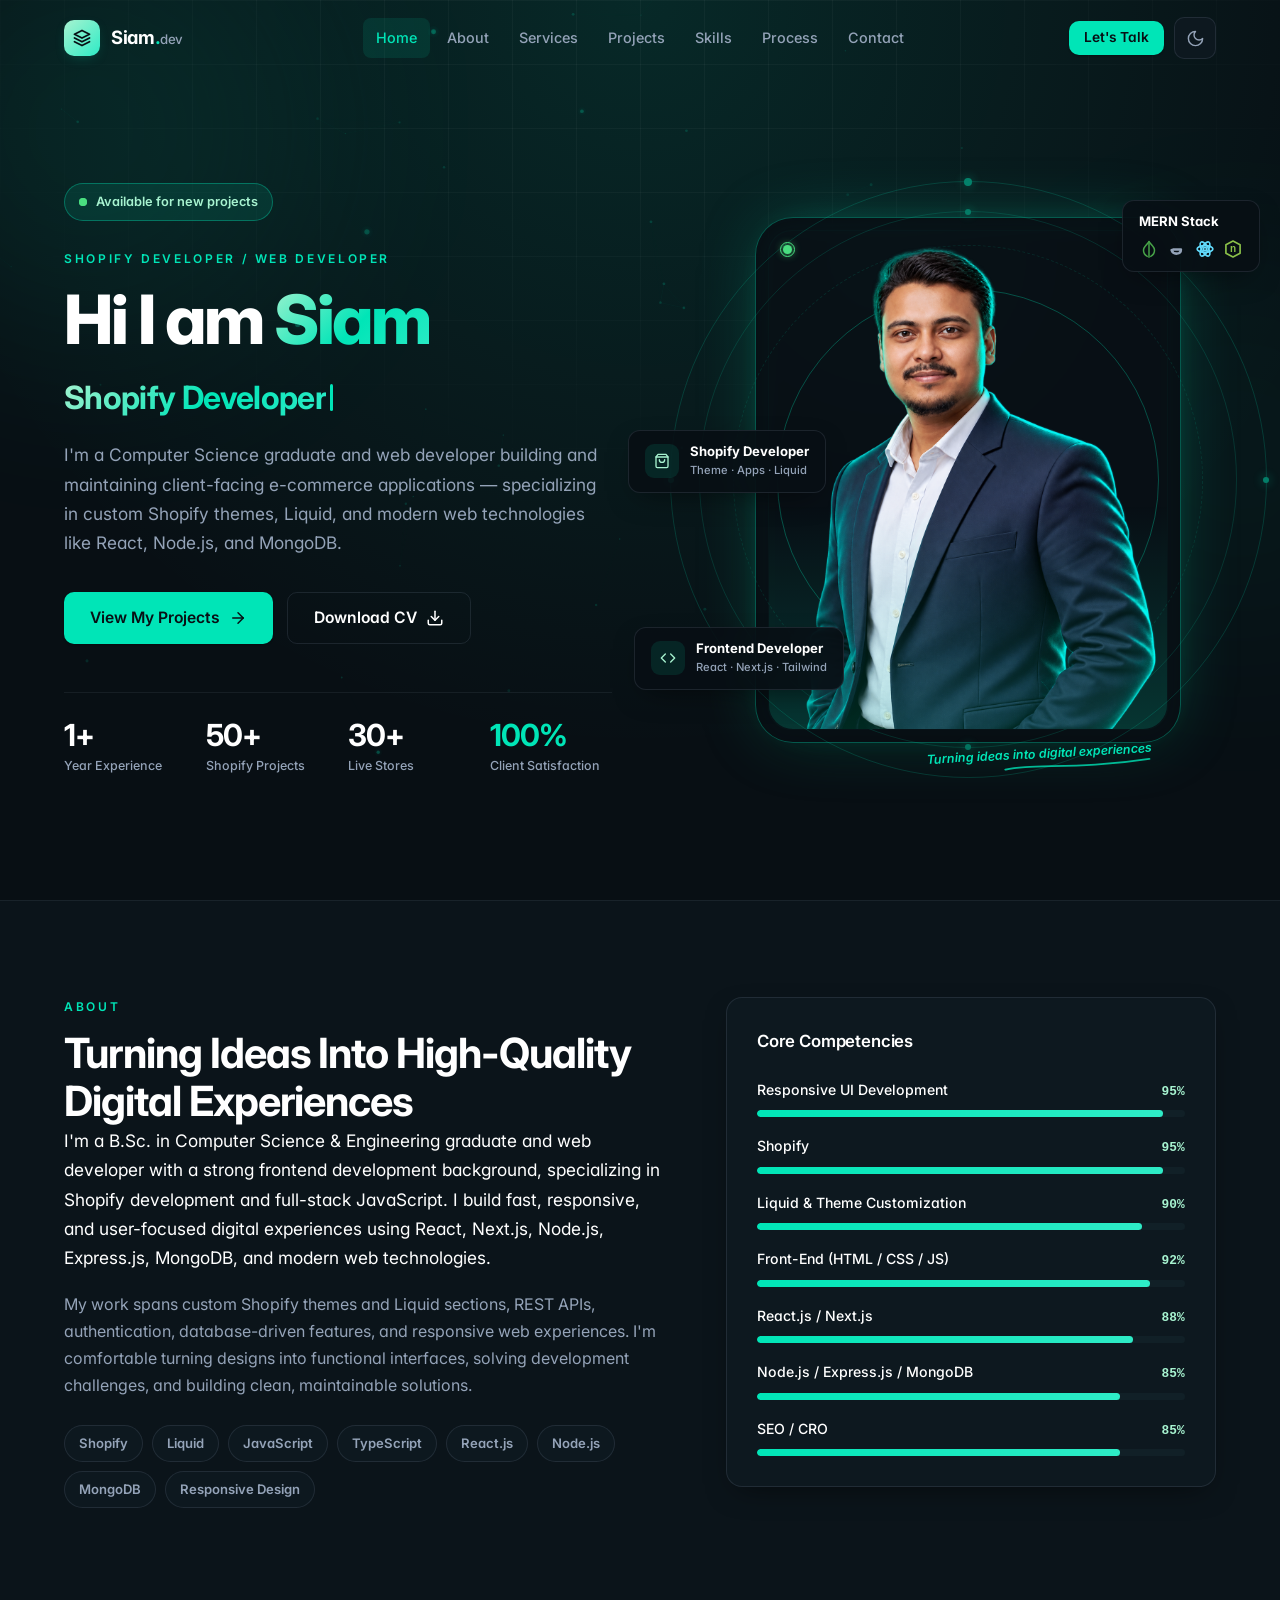
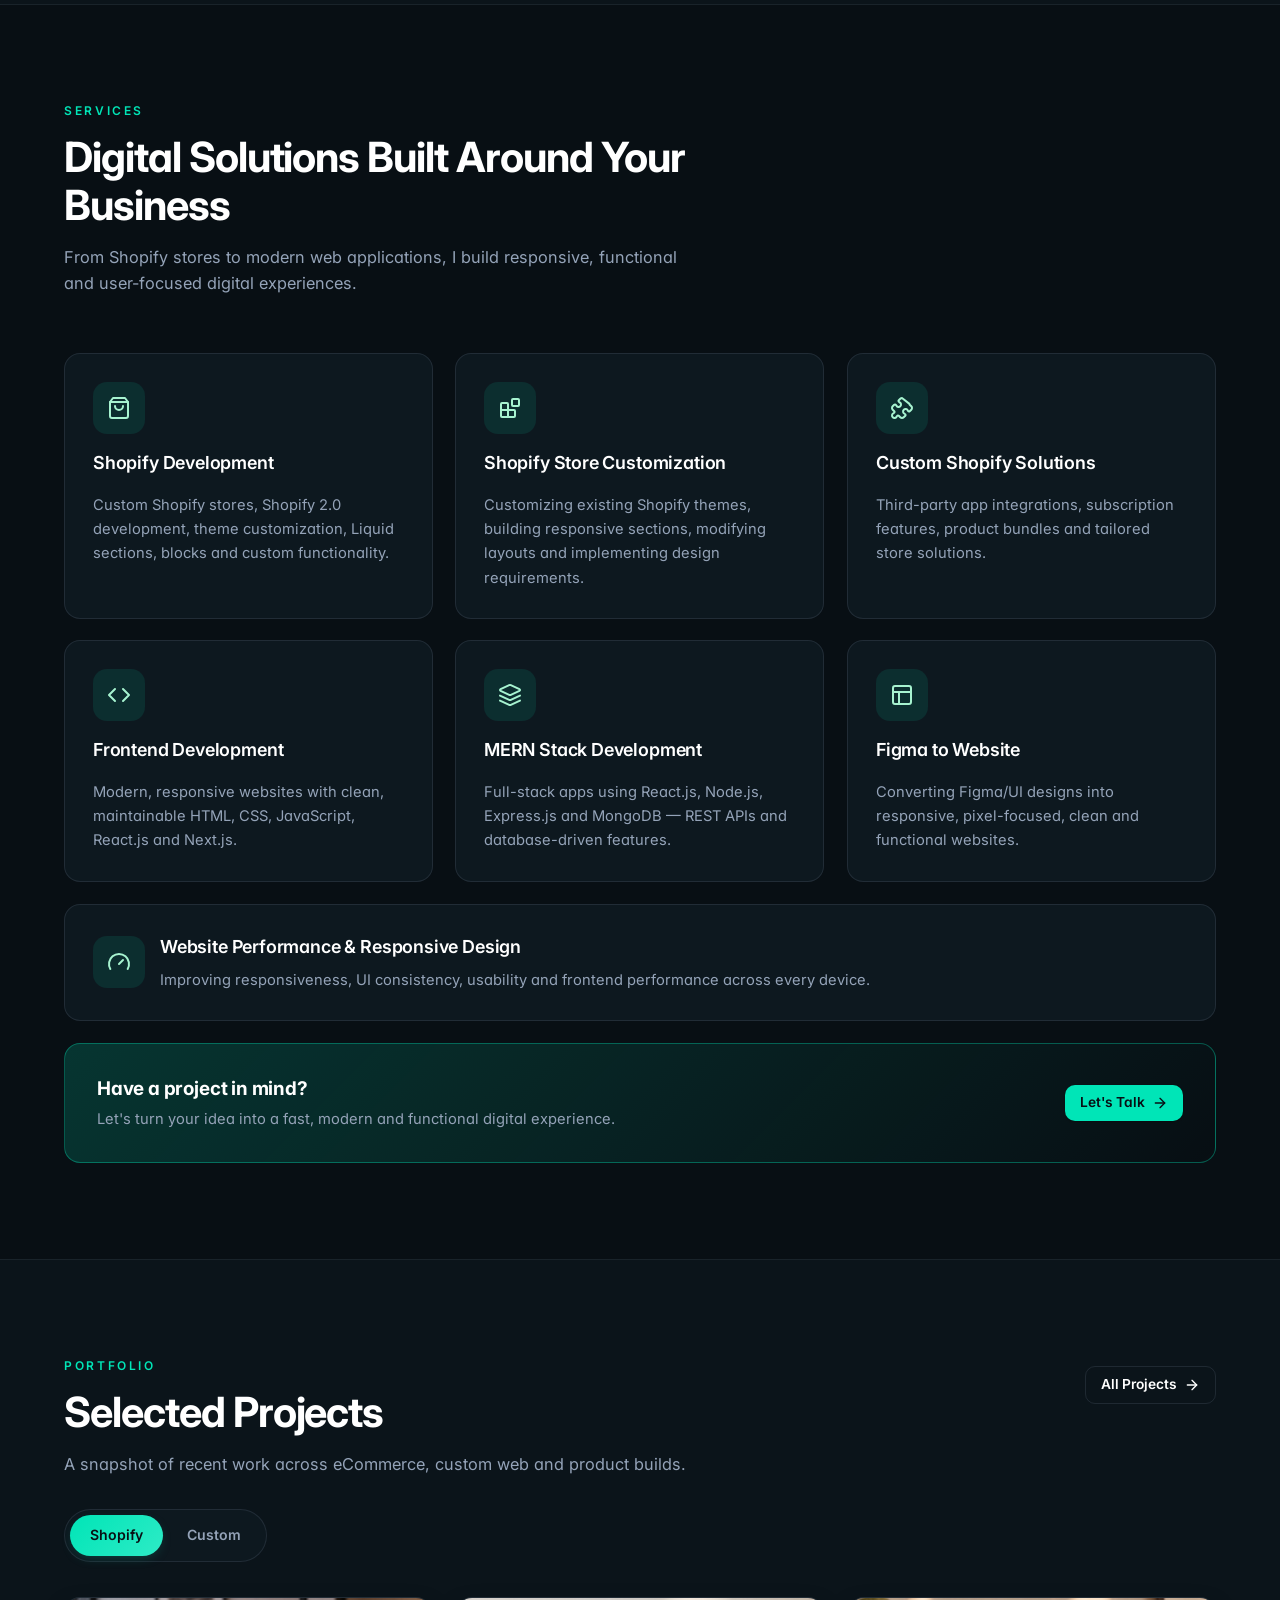
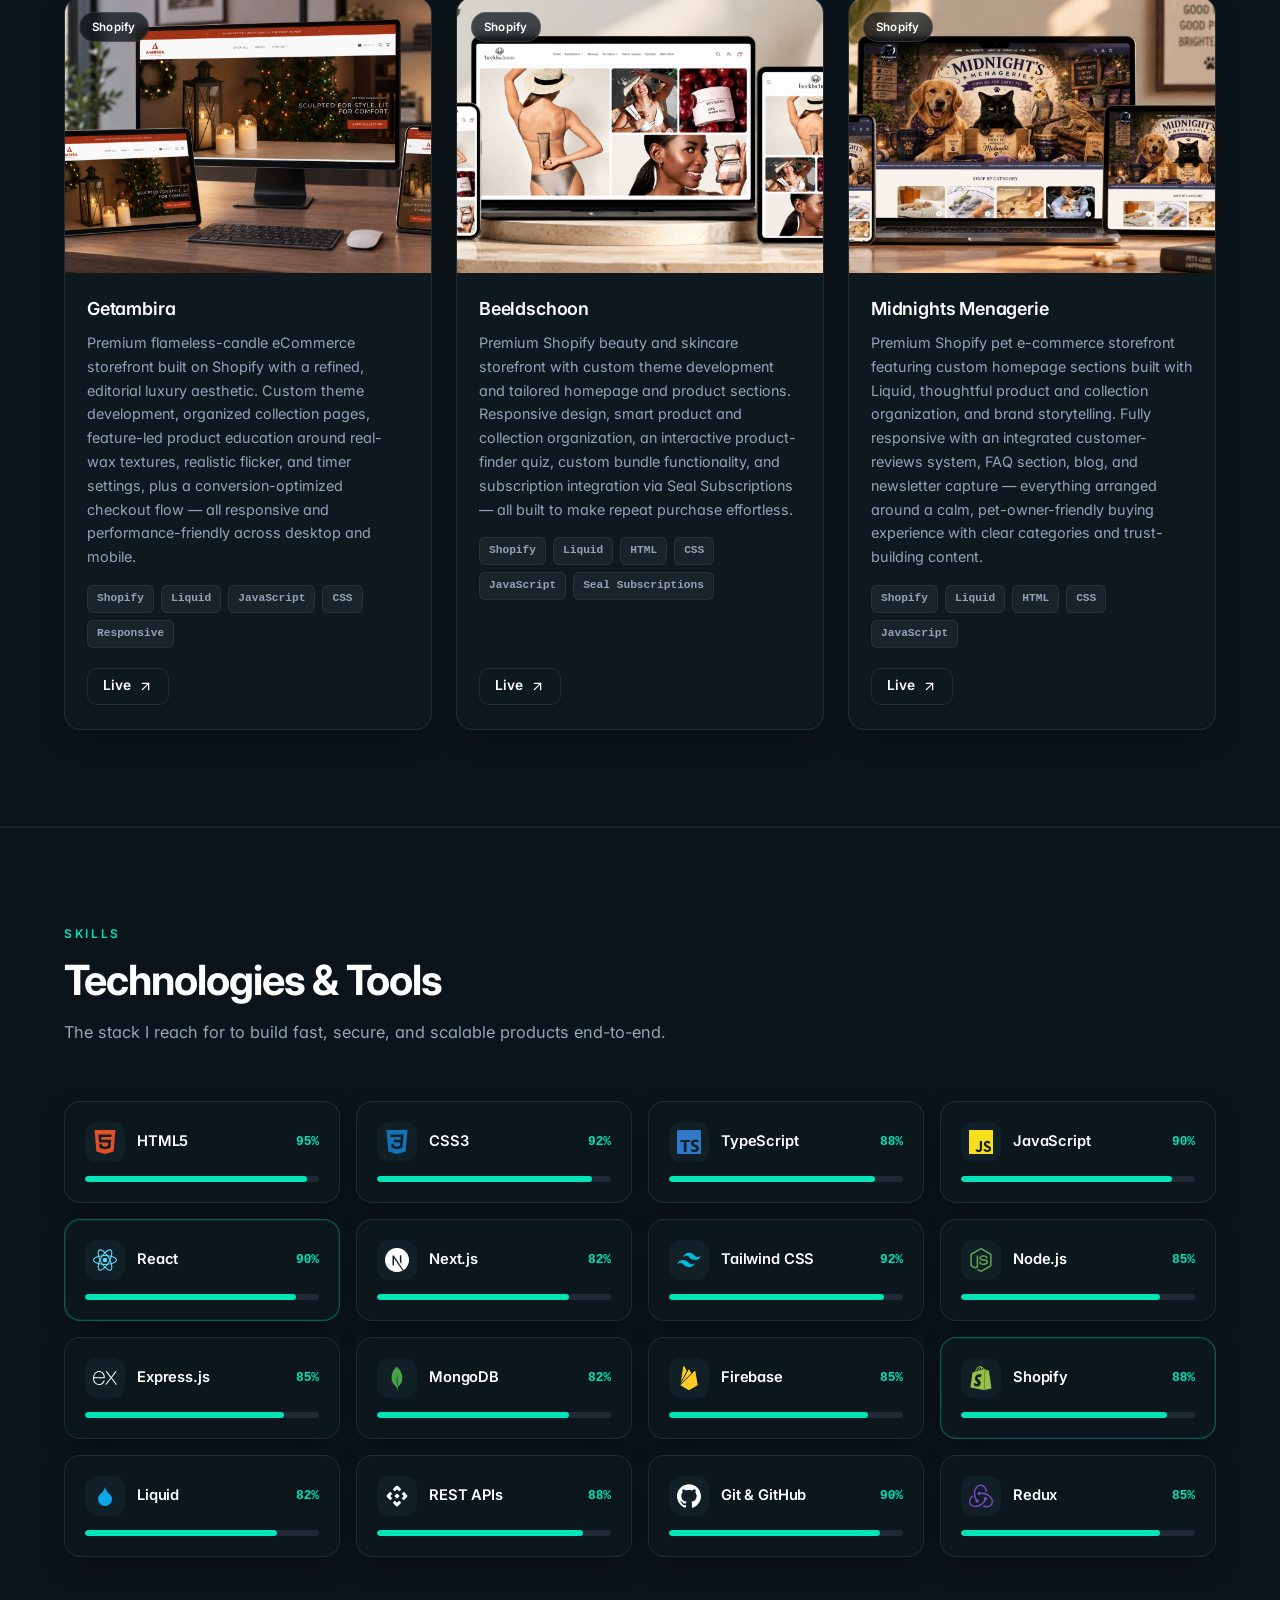
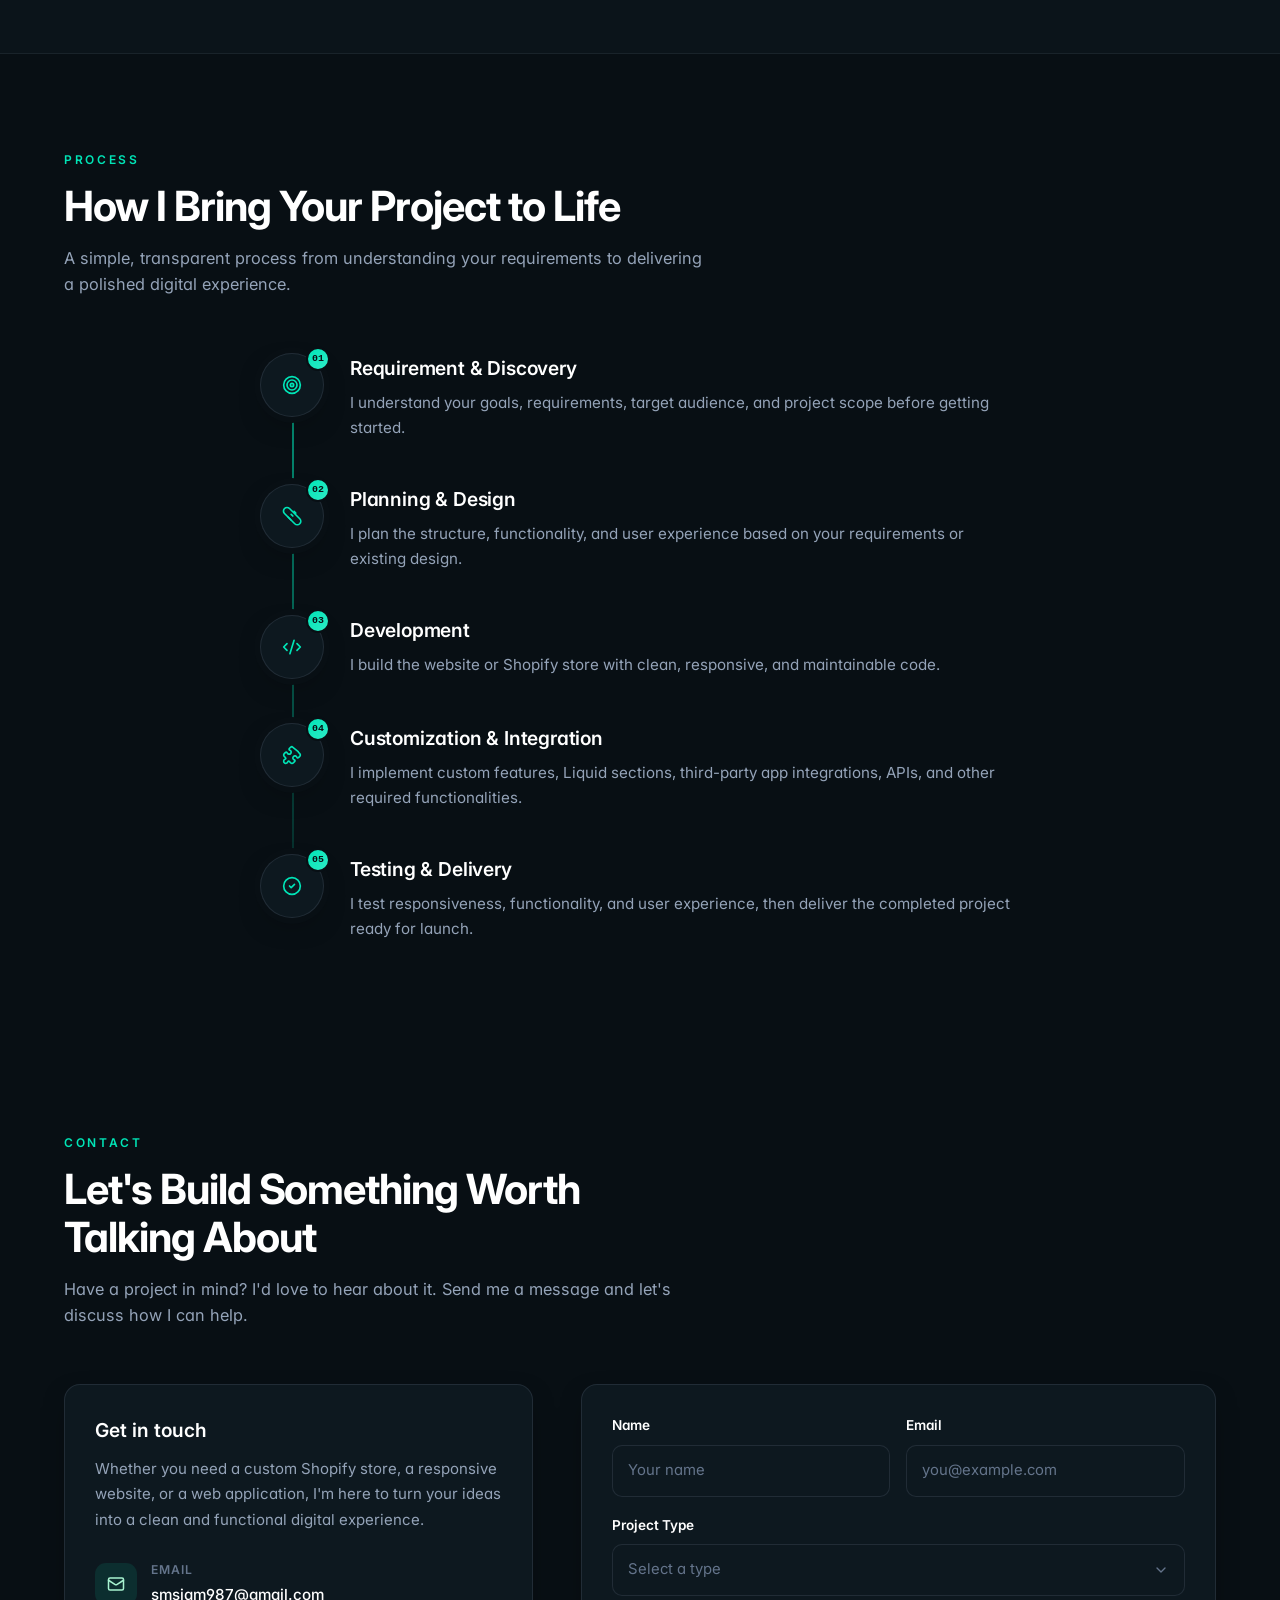
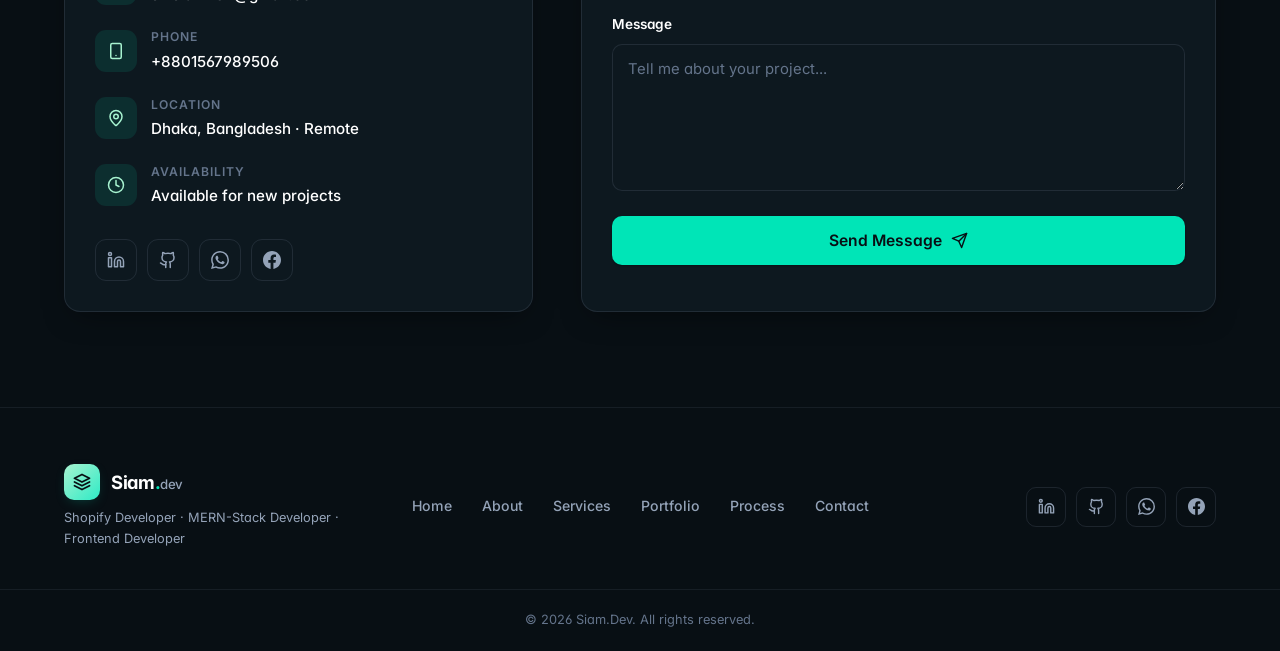
==== commit e180cc95: "fixed error" ====
--- a/index.html
+++ b/index.html
@@ -1348,16 +1348,6 @@
     </svg>
     Message sent successfully! I'll get back to you soon.
   </p>
-
-  <!-- Error Message -->
-  <p class="form-error-msg" id="form-error" role="alert" hidden>
-    <svg viewBox="0 0 24 24" fill="none" stroke="currentColor" stroke-width="2" stroke-linecap="round" stroke-linejoin="round" width="18" height="18">
-      <circle cx="12" cy="12" r="10" />
-      <line x1="15" x2="9" y1="9" y2="15" />
-      <line x1="9" x2="15" y1="9" y2="15" />
-    </svg>
-    Something went wrong while sending your message. Please try again.
-  </p>
 </form>
           </div>
         </div>
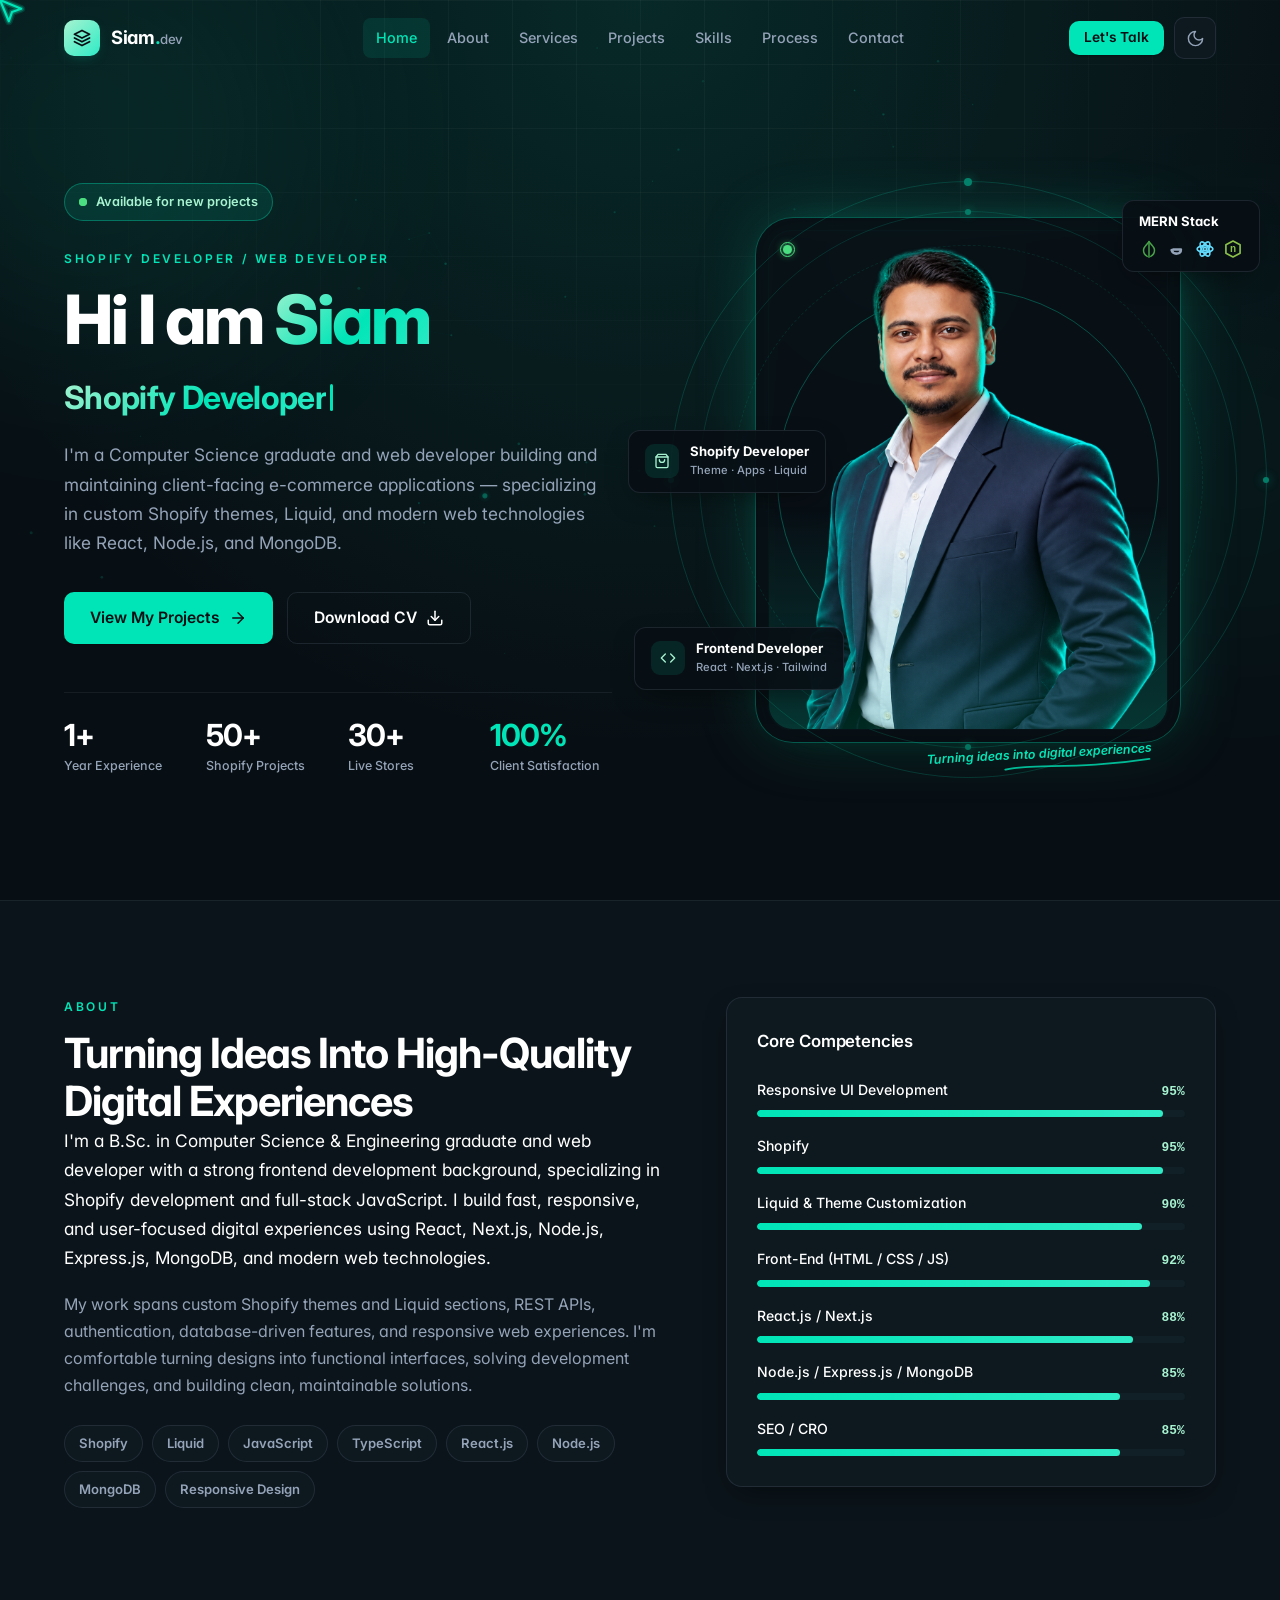
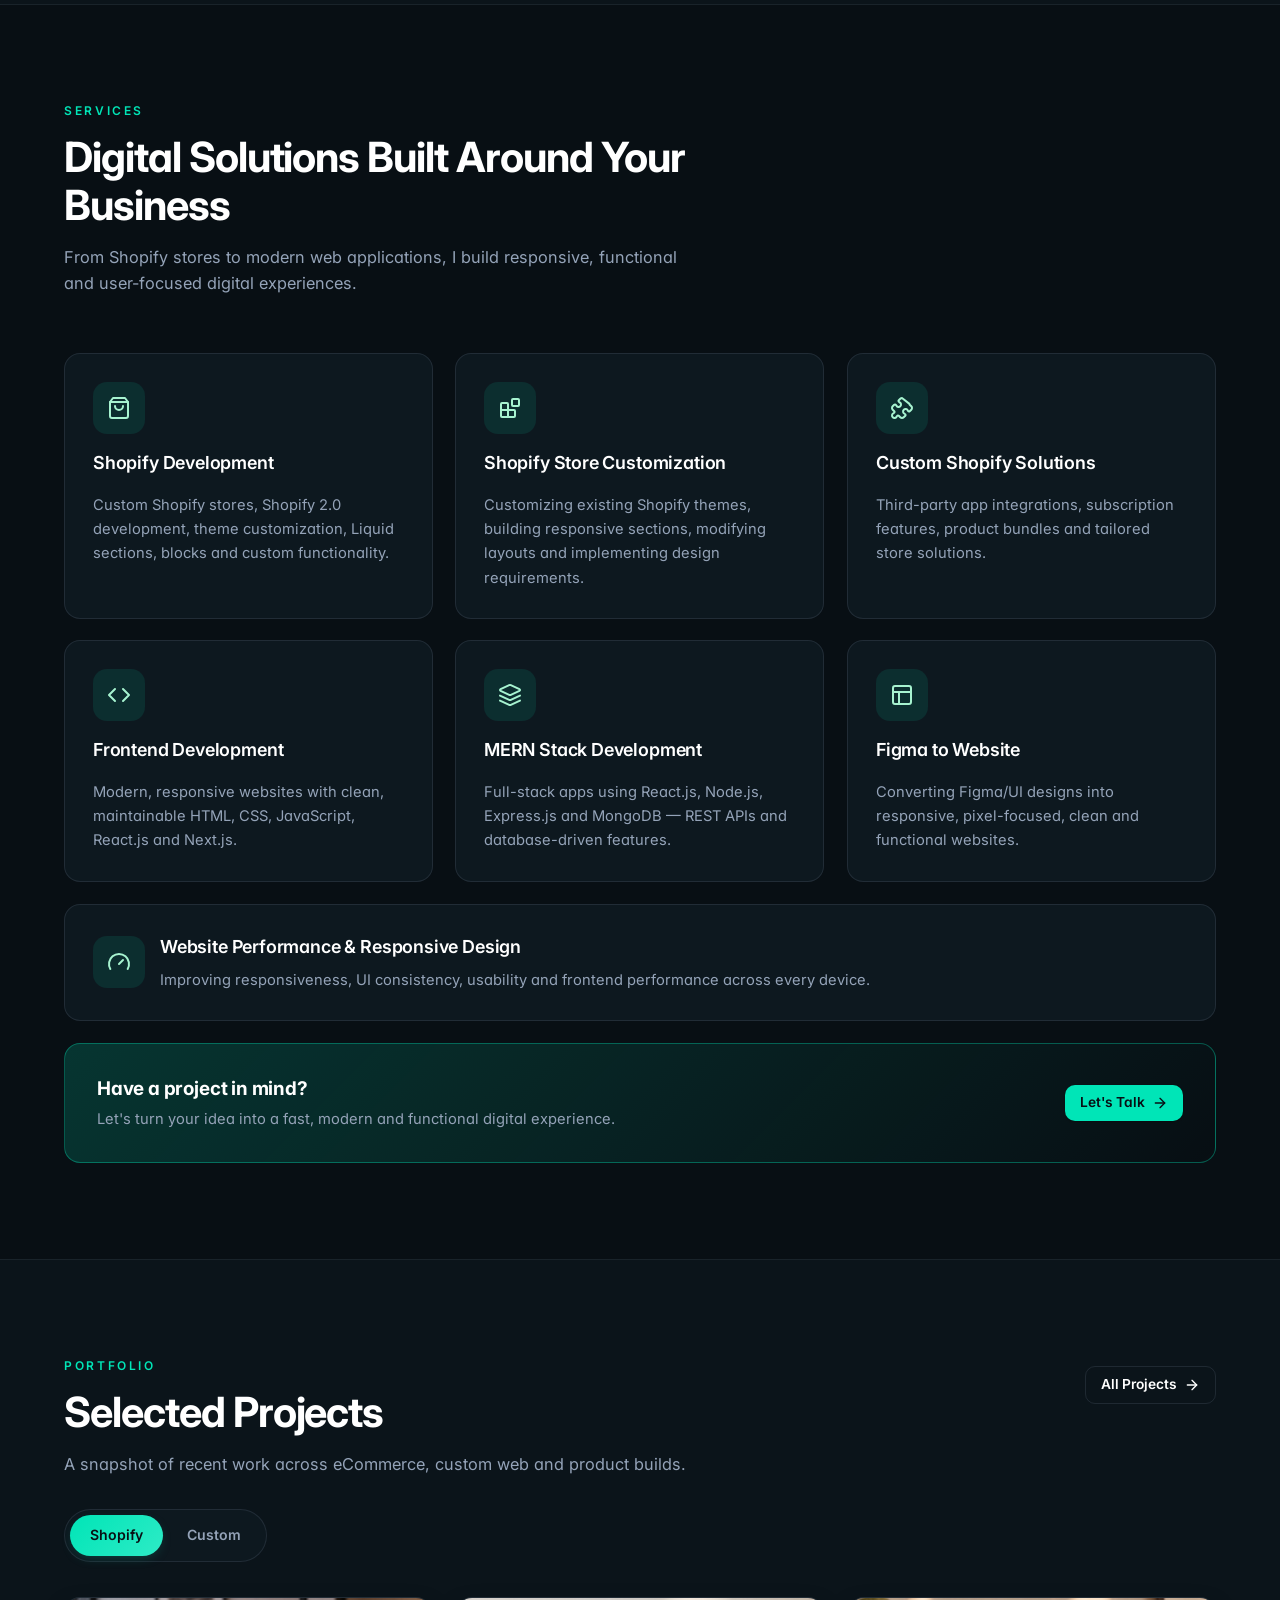
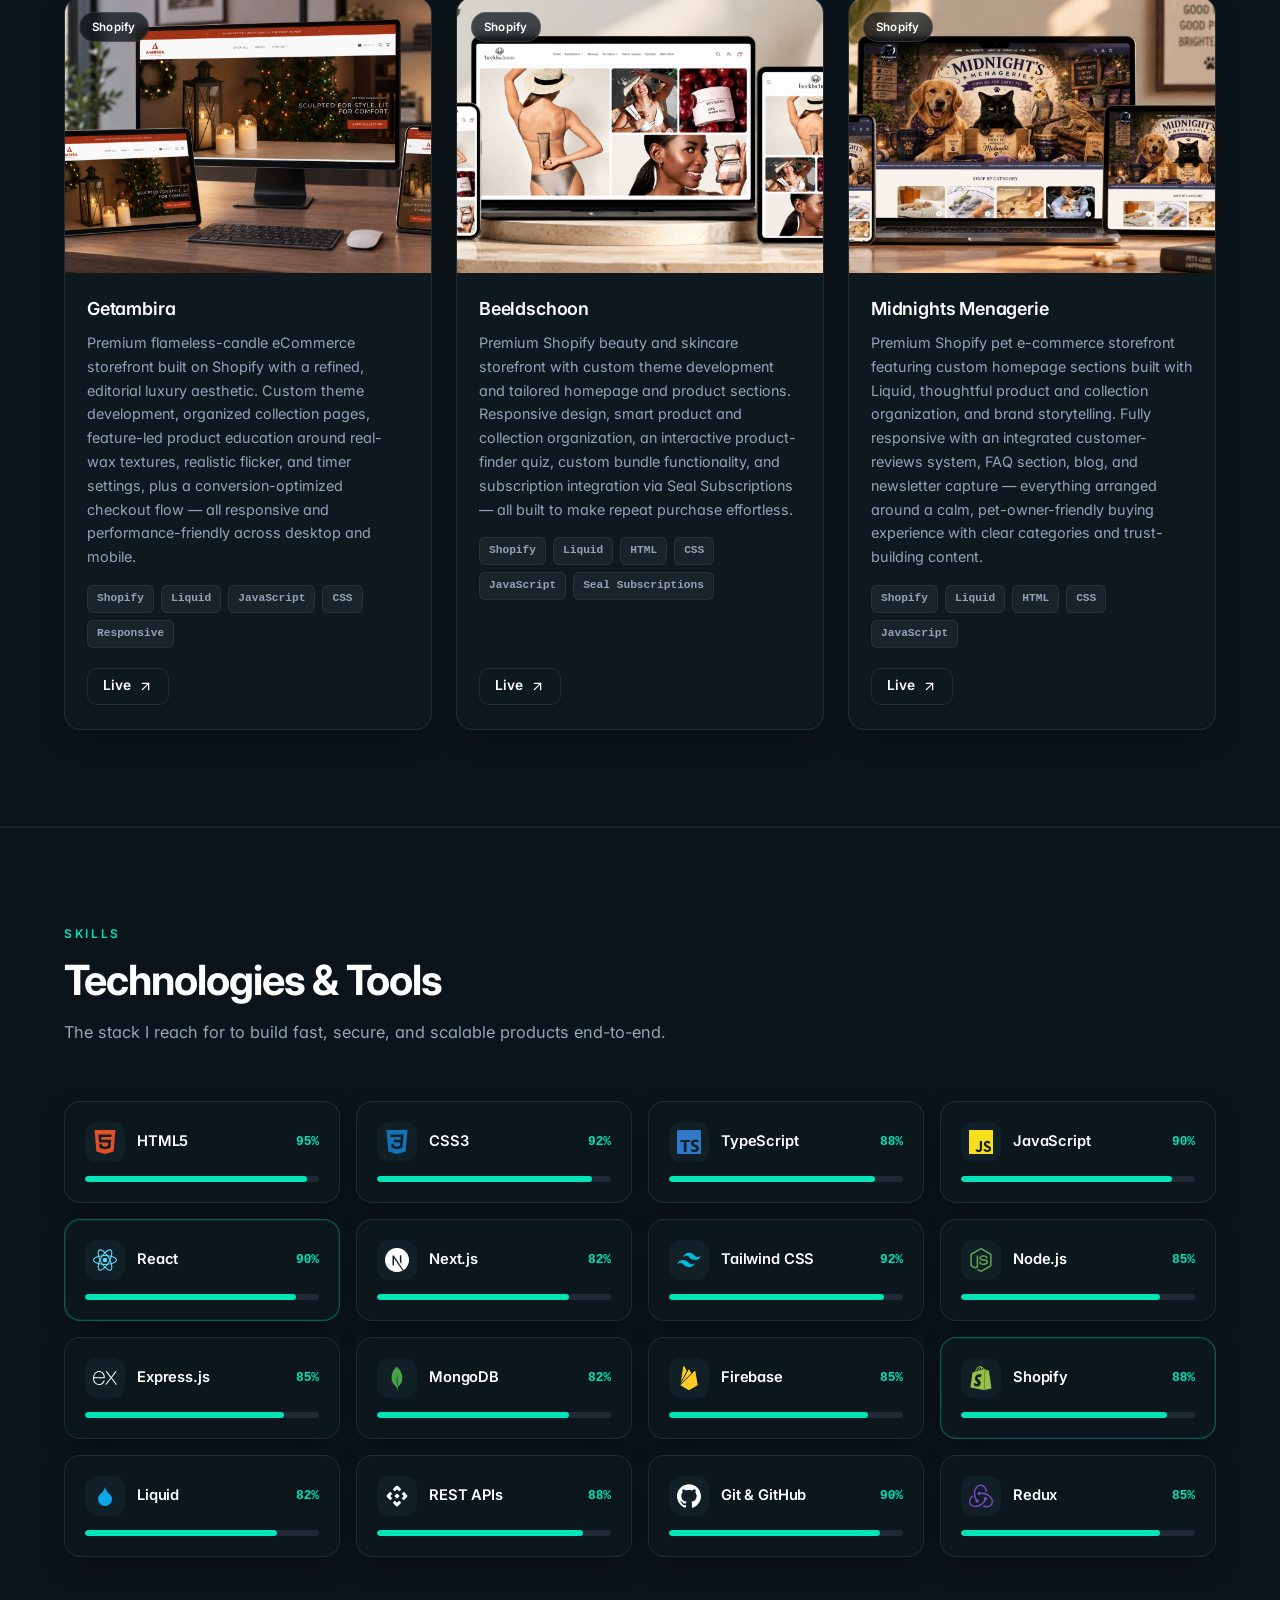
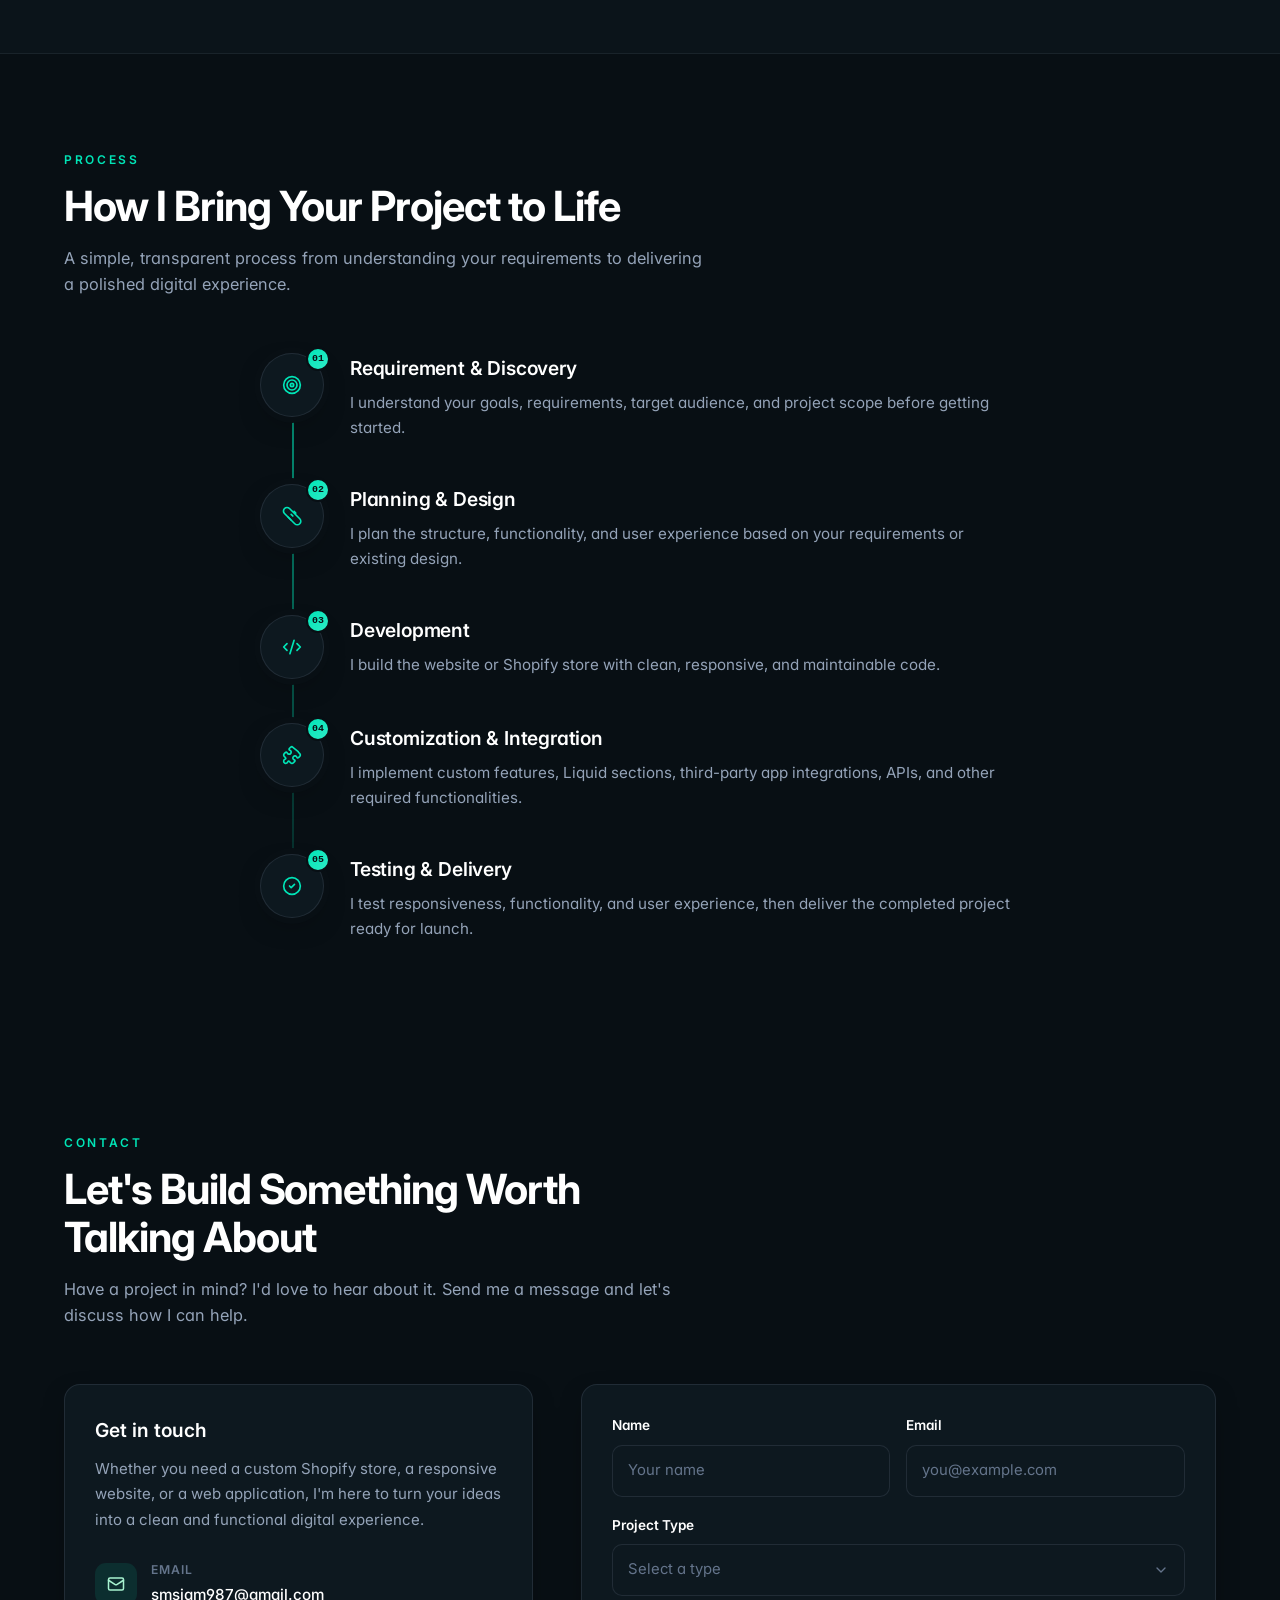
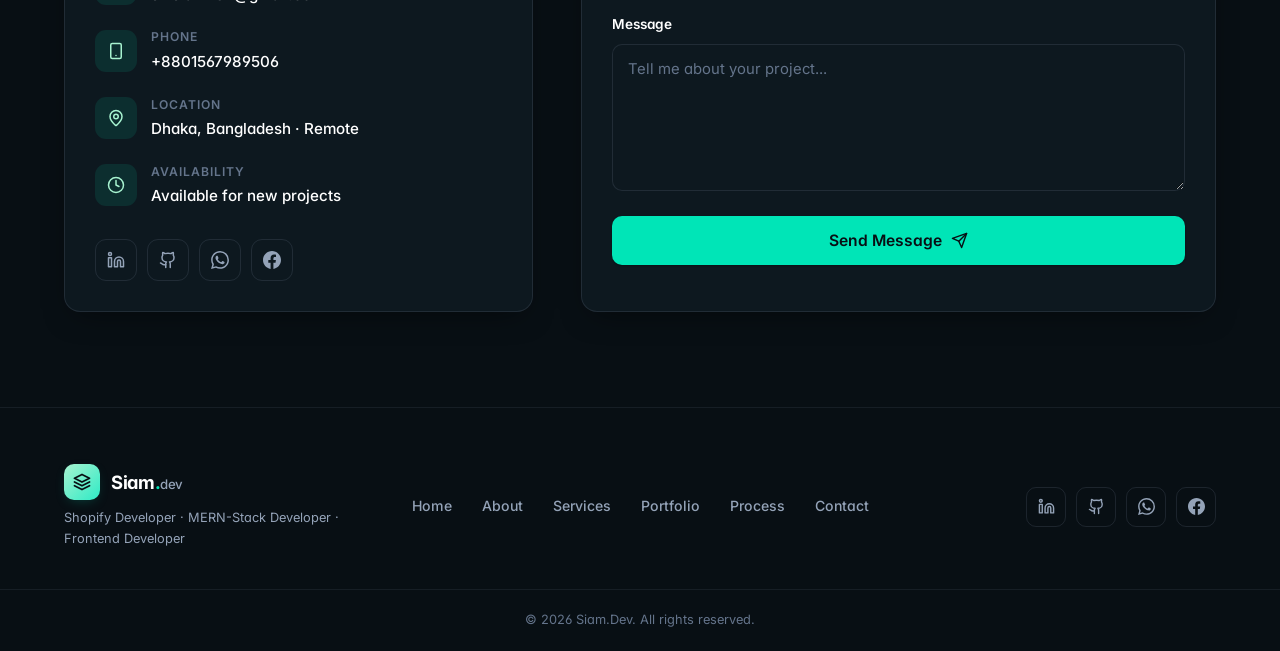
==== commit 3a2752e2: "update meta content" ====
--- a/index.html
+++ b/index.html
@@ -18,7 +18,7 @@
     <meta property="og:type" content="website" />
     <meta
       property="og:title"
-      content="Siam.Dev — Shopify Developer &amp; Full-Stack JavaScript Engineer"
+      content="Siam.Dev — Shopify Developer &amp; MERN-Stack Developer"
     />
     <meta
       property="og:description"
@@ -36,7 +36,7 @@
     <meta name="twitter:card" content="summary_large_image" />
     <meta
       name="twitter:title"
-      content="Siam.Dev — Shopify Developer &amp; Full-Stack JavaScript Engineer"
+      content="Siam.Dev — Shopify Developer &amp; MERN-Stack Developer"
     />
     <meta
       name="twitter:description"
--- a/css/style.css
+++ b/css/style.css
@@ -942,20 +942,37 @@
     animation: ping 2.2s cubic-bezier(0, 0, 0.2, 1) infinite;
 }
 
-/* --------------------------------------------------------------------------
-   6c. NATIVE CUSTOM POINTER (neon cyan/teal hand on interactive elements)
-   Pure CSS — the OS cursor is kept everywhere; only link/button-style
-   pointers swap to a glowing hand via cursor: url(). The hotspot (16 4) is
-   the fingertip of the 32x32 SVG/PNG. Touch/coarse/hover-less devices keep
-   their normal interaction (media query off -> fallback "pointer").
+/*
+   6c. NATIVE CUSTOM POINTER (neon cyan/teal arrow + pointing hand)
+   Pure CSS — no JS cursor layer, so it can never block clicks/scrolling/text.
+   Default state: standard arrow (tip hotspot 6 5). Interactive state: upright
+   pointing hand PNG (fingertip hotspot 13 0). Both 0deg, teal/cyan — no
+   rotation is ever applied; the artwork itself is oriented correctly.
+   Editable text keeps the native I-beam. Touch/coarse/hover-less devices
+   keep their normal interaction (media query off -> fallback keywords).
    -------------------------------------------------------------------------- */
 @media (pointer: fine) and (hover: hover) {
+    html {
+        cursor: url("/public/cursor/neon-arrow.svg") 6 5,
+                url("/public/cursor/neon-arrow.png") 6 5,
+                auto;
+    }
+
+    input:not([type="checkbox"]):not([type="radio"]):not([type="range"]):not([type="color"]):not([type="submit"]):not([type="button"]):not([type="reset"]),
+    textarea,
+    [contenteditable] {
+        cursor: text;
+    }
+
     a,
     button,
     [role="button"],
     [href],
     select,
     summary,
+    input[type="submit"],
+    input[type="button"],
+    input[type="reset"],
     .btn,
     .tab-btn,
     .chip,
@@ -966,9 +983,79 @@
     input[type="color"],
     [data-cursor],
     .clickable {
-        cursor: url("/public/cursor/neon-hand.svg") 16 4,
-                url("/public/cursor/neon-hand.png") 16 4,
+        cursor: url("/public/cursor/neon-hand.png") 13 0,
                 pointer;
+    }
+}
+
+/* 6d. SMOOTH NEON CURSOR OVERLAY (progressive enhancement over 6c above)
+   Only active when js/script.js adds html.neon-cursor-on (fine-pointer +
+   hover, motion not reduced). A single pure-visual layer (pointer-events:
+   none, z-index 9999) holds the same teal arrow/hand PNGs and cross-fades
+   them (180ms opacity) so the arrow -> hand swap is smooth. The native
+   cursor is hidden only under html.neon-cursor-on; text fields keep the
+   I-beam and the layer fades out over them. No JS / reduced-motion /
+   coarse-touch -> the static 6c cursors remain untouched.
+   ---------------------------------------------------------------------- */
+.neon-cursor {
+    position: fixed;
+    left: 0;
+    top: 0;
+    width: 0;
+    height: 0;
+    pointer-events: none;
+    z-index: 9999;
+    will-change: transform;
+}
+
+.neon-cursor__arrow,
+.neon-cursor__hand {
+    position: absolute;
+    width: 32px;
+    height: 32px;
+    background-repeat: no-repeat;
+    background-size: 32px 32px;
+    transition: opacity 0.18s ease-out;
+    will-change: opacity;
+}
+
+.neon-cursor__arrow {
+    background-image: url("/public/cursor/neon-arrow.png");
+    transform: translate(-6px, -5px);
+}
+
+.neon-cursor__hand {
+    background-image: url("/public/cursor/neon-hand.png");
+    transform: translate(-13px, 0);
+    opacity: 0;
+}
+
+html.neon-cursor-on .neon-cursor.is-hand .neon-cursor__hand {
+    opacity: 1;
+}
+
+html.neon-cursor-on .neon-cursor.is-hand .neon-cursor__arrow {
+    opacity: 0;
+}
+
+html.neon-cursor-on,
+html.neon-cursor-on * {
+    cursor: none !important;
+}
+
+html.neon-cursor-on input:not([type="checkbox"]):not([type="radio"]):not([type="range"]):not([type="color"]):not([type="submit"]):not([type="button"]):not([type="reset"]),
+html.neon-cursor-on textarea,
+html.neon-cursor-on [contenteditable] {
+    cursor: text !important;
+}
+
+html.neon-cursor-on .neon-cursor.is-text {
+    opacity: 0;
+}
+
+@media (prefers-reduced-motion: reduce) {
+    .neon-cursor {
+        display: none;
     }
 }
 
@@ -2159,7 +2246,8 @@
     background-repeat: no-repeat;
     background-position: right 14px center;
     background-size: 16px;
-    cursor: pointer;
+    cursor: url("/public/cursor/neon-hand.png") 13 0,
+            pointer;
 }
 .form-group textarea {
     resize: vertical;
@@ -2209,7 +2297,8 @@
     background: var(--code-bg);
     border: 1px solid var(--border);
     border-radius: var(--radius-sm);
-    cursor: pointer;
+    cursor: url("/public/cursor/neon-hand.png") 13 0,
+            pointer;
     text-align: left;
     transition: border-color 0.28s cubic-bezier(0.22, 1, 0.36, 1),
                 box-shadow 0.28s cubic-bezier(0.22, 1, 0.36, 1),
@@ -2273,7 +2362,8 @@
     font-size: 0.93rem;
     line-height: 1.45;
     color: var(--text);
-    cursor: pointer;
+    cursor: url("/public/cursor/neon-hand.png") 13 0,
+            pointer;
     text-align: left;
     border-radius: calc(var(--radius-sm) - 2px);
     transition: background-color 0.16s cubic-bezier(0.22, 1, 0.36, 1),
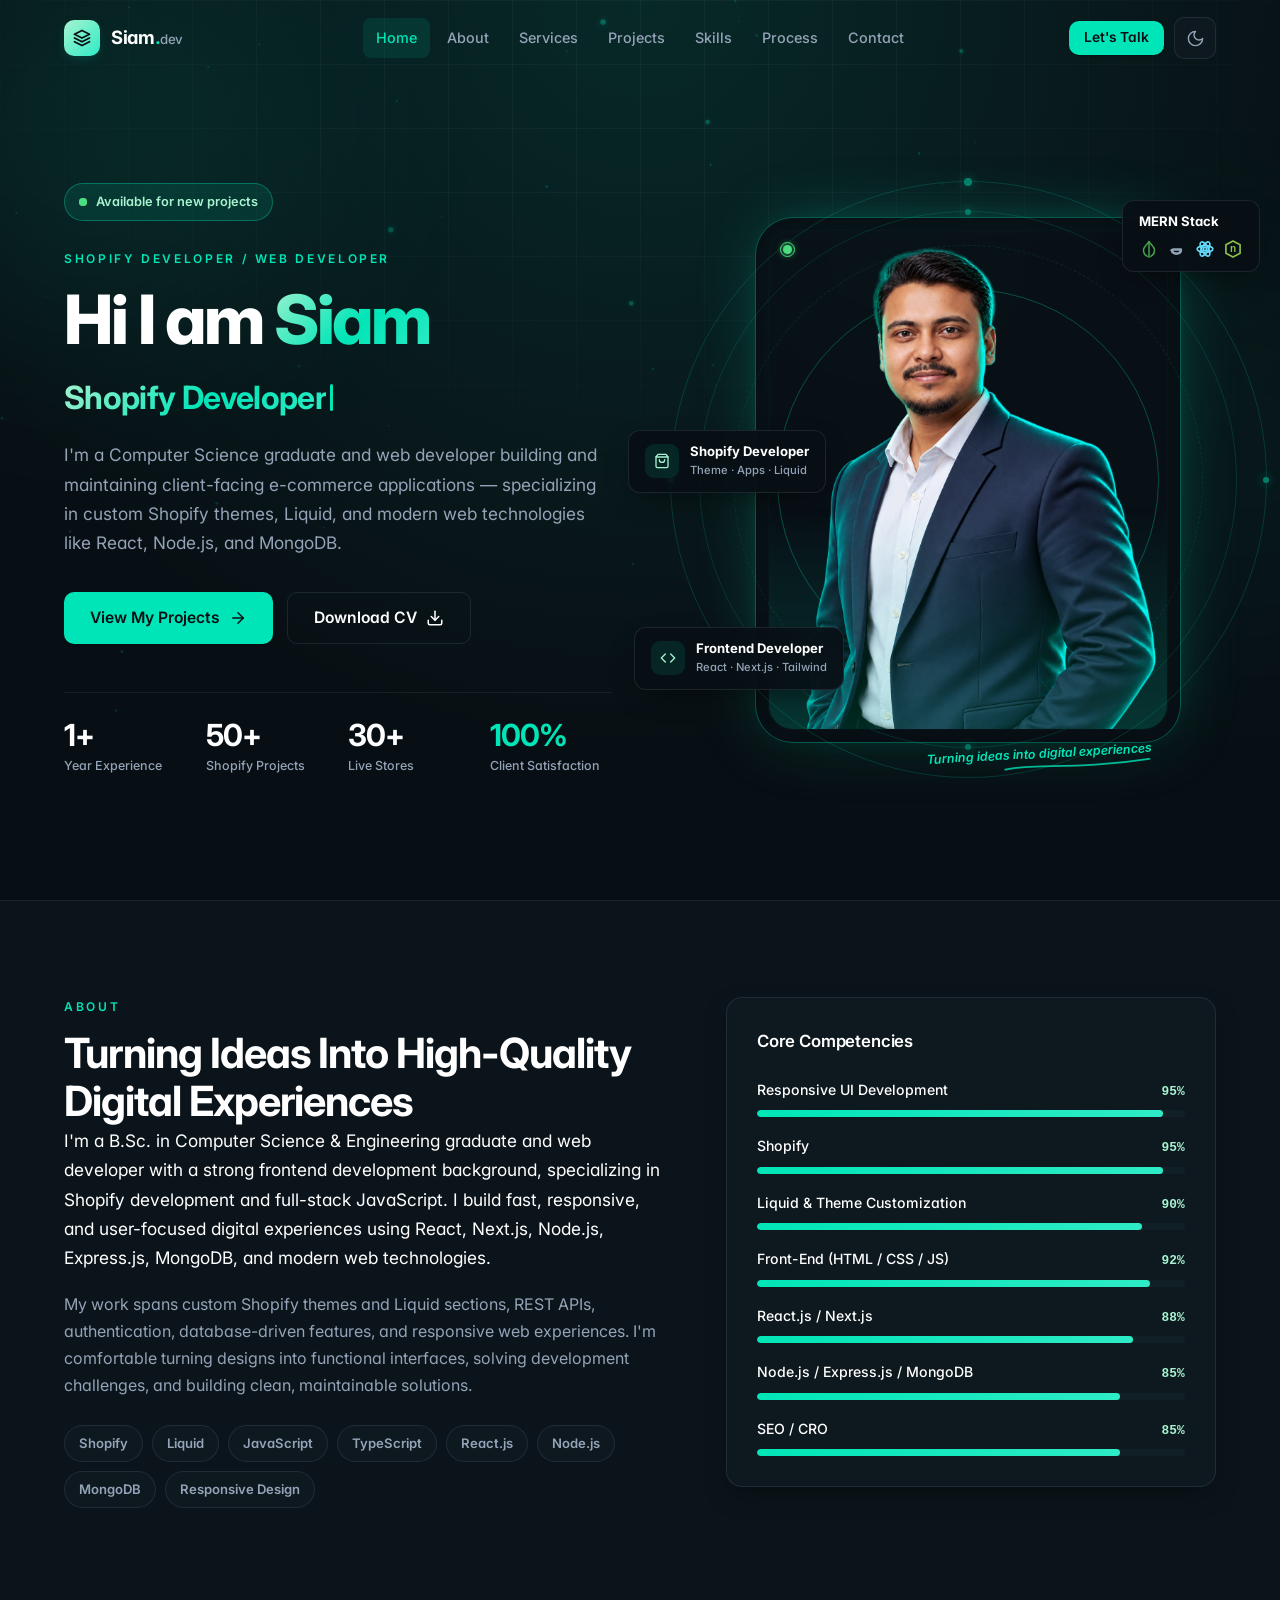
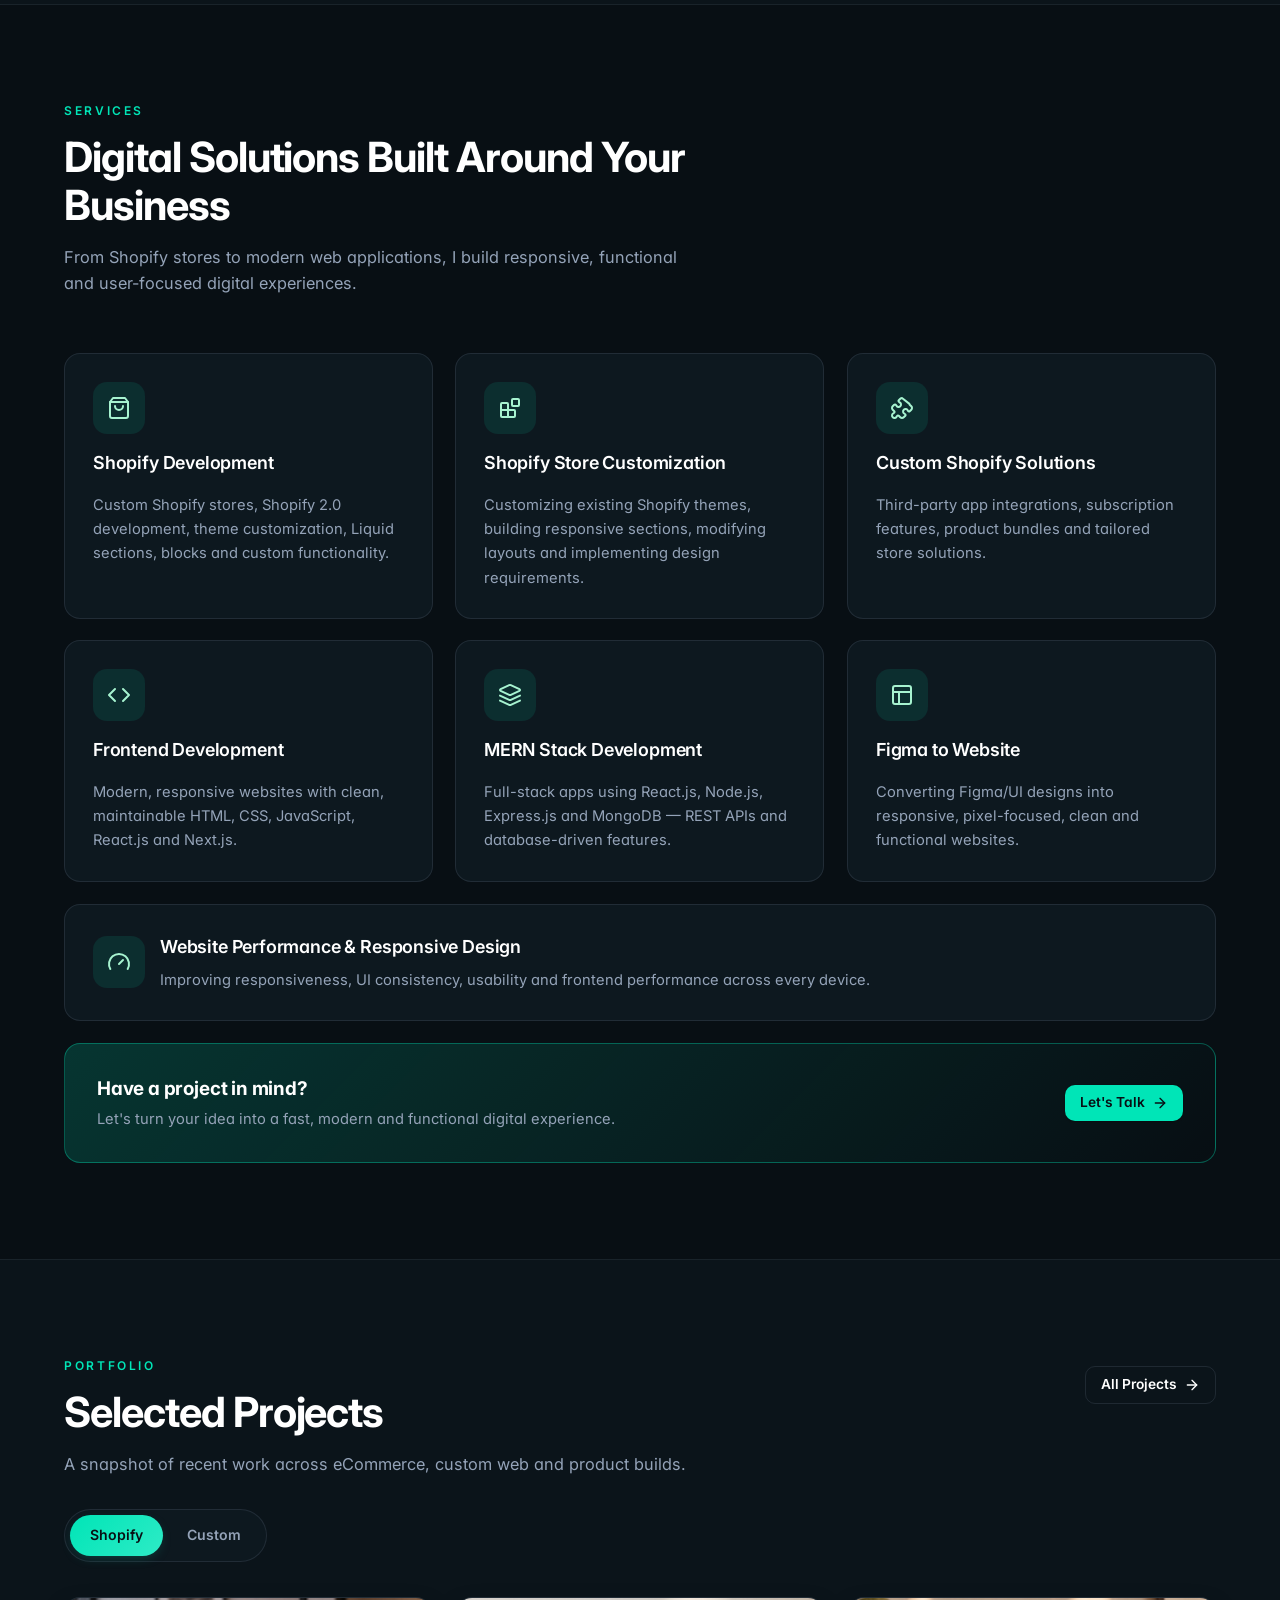
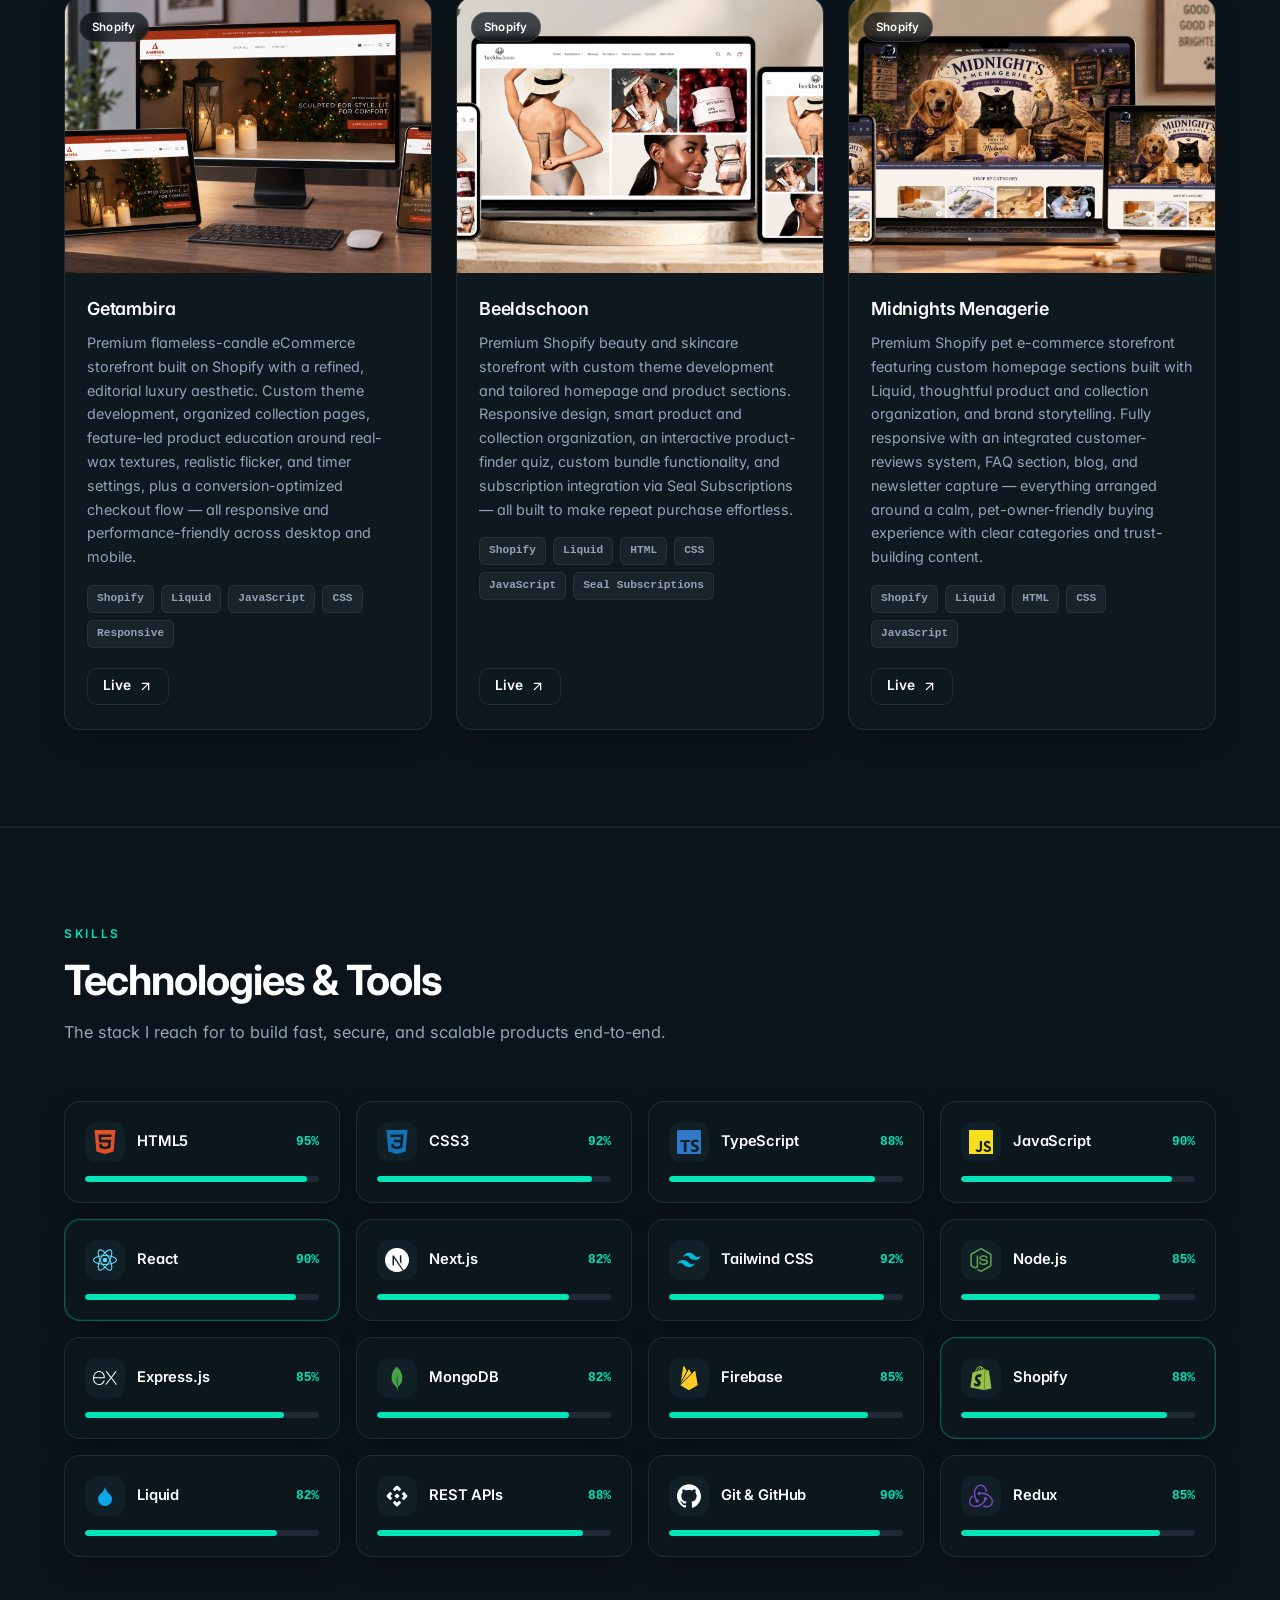
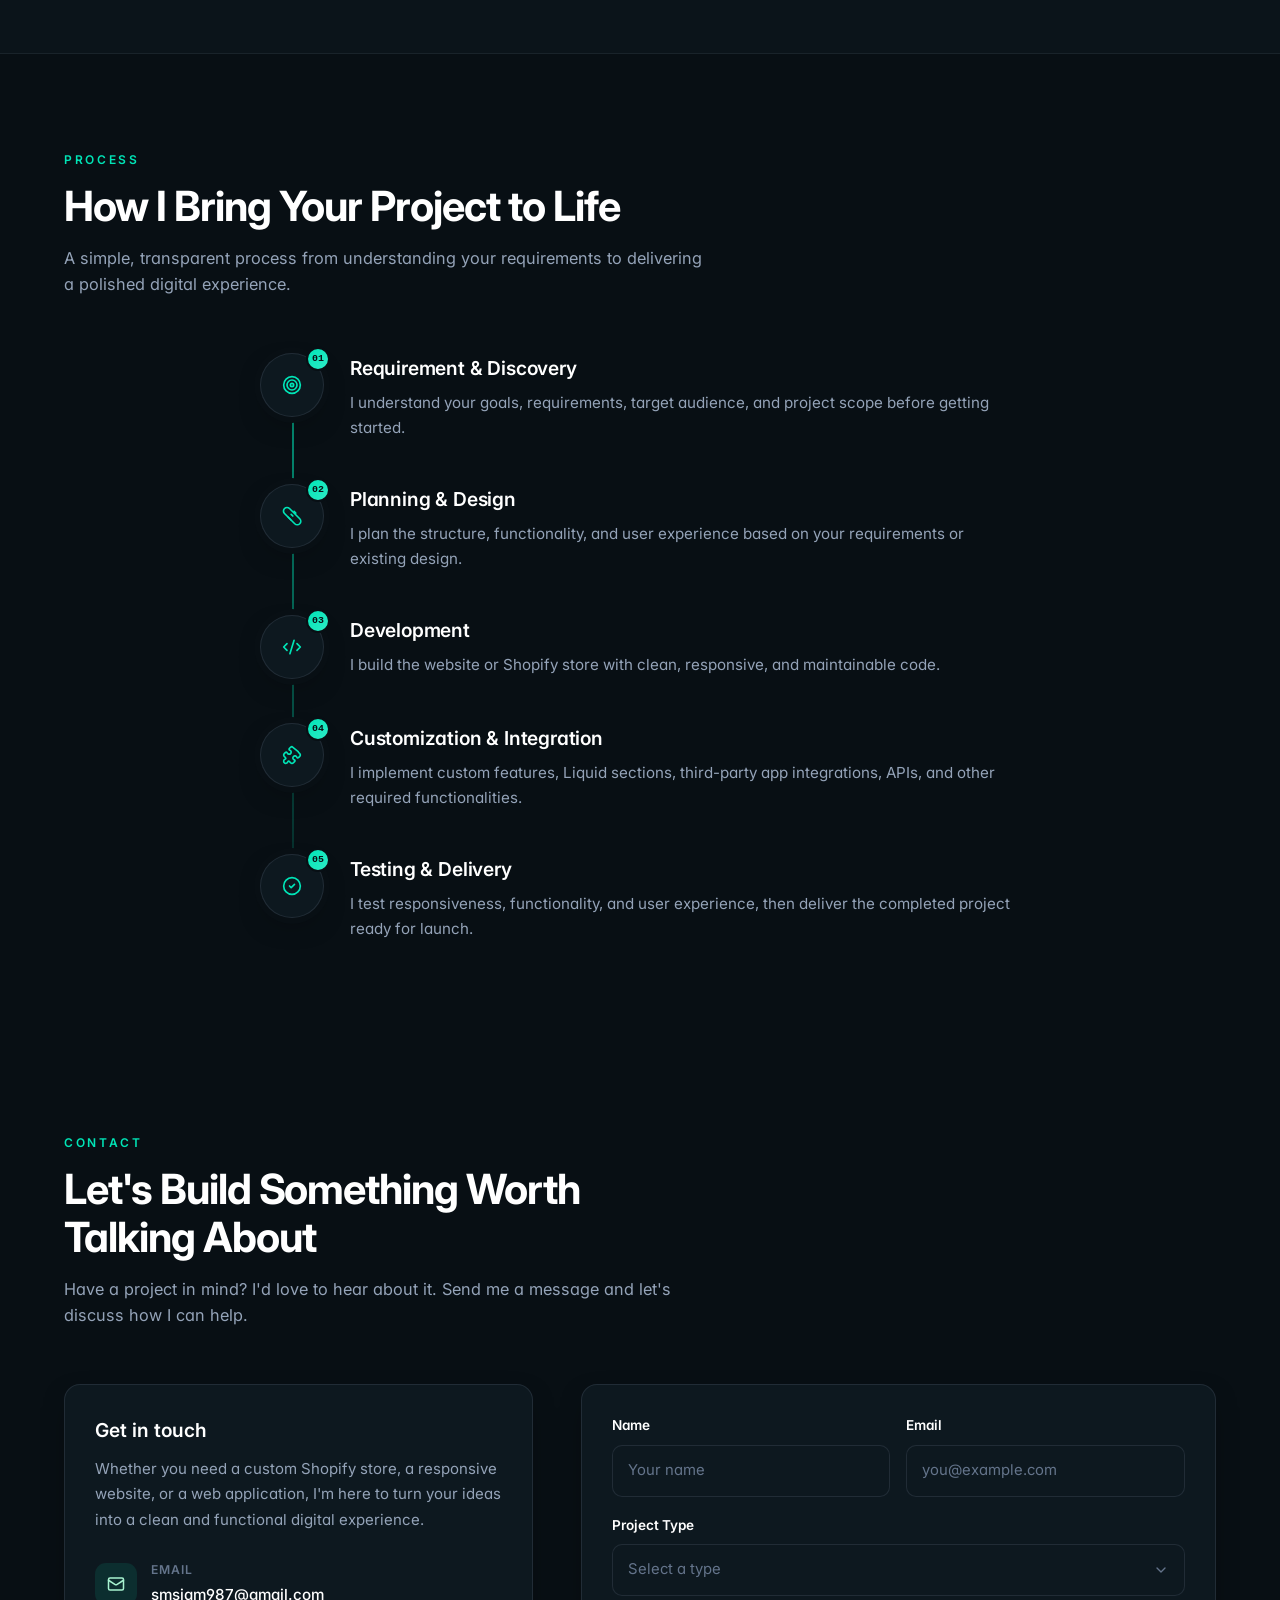
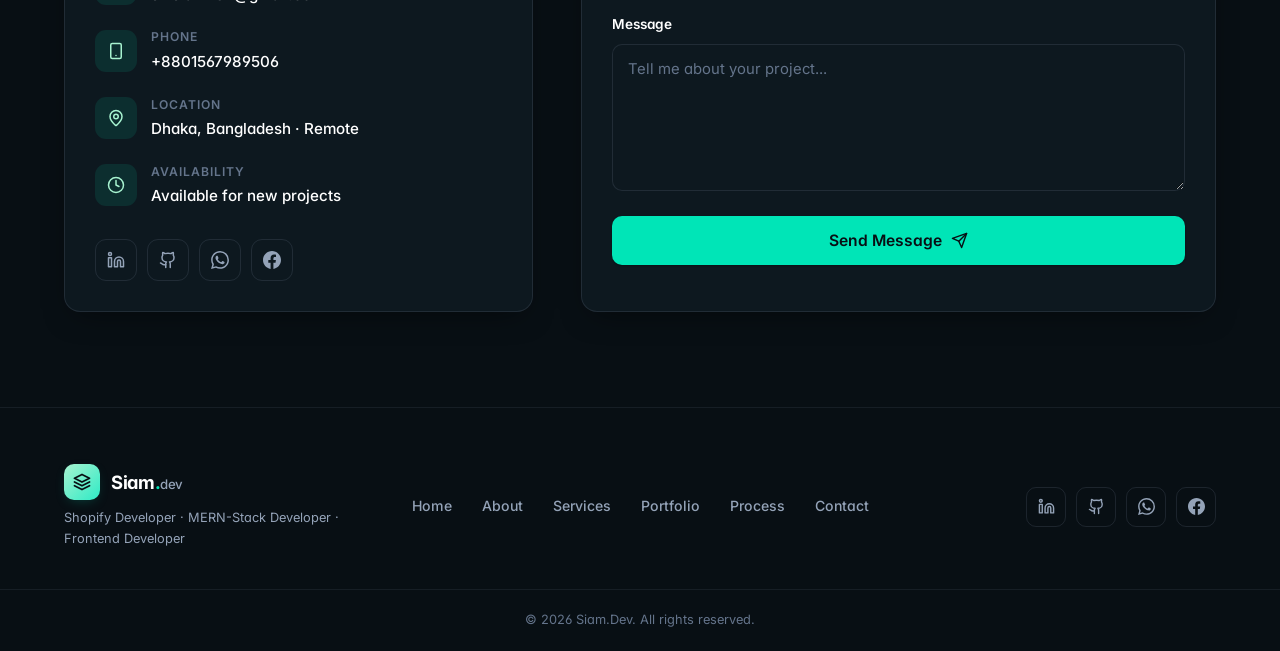
==== commit 0f29561f: "complete design" ====
--- a/index.html
+++ b/index.html
@@ -24,7 +24,10 @@
       property="og:description"
       content="Fast, responsive, conversion-focused e-commerce experiences. Shopify &amp; Liquid themes, React.js, Node.js, Express.js and MongoDB."
     />
-    <meta property="og:url" content="https://siam-portfolio-theta.vercel.app/" />
+    <meta
+      property="og:url"
+      content="https://siam-portfolio-theta.vercel.app/"
+    />
     <meta
       property="og:image"
       content="https://siam-portfolio-theta.vercel.app/assets/images/Siam.png"
@@ -1232,123 +1235,172 @@
             </div>
 
             <!-- Right: form -->
-           <form class="contact-form reveal" id="contact-form" action="https://api.web3forms.com/submit" method="POST" novalidate>
-  
-  <!-- Web3Forms Access Key -->
-  <input type="hidden" name="access_key" value="f1ae157d-5c3f-43e4-bac8-d954a72f94d9">
-
-  <div class="form-row">
-    <div class="form-group">
-      <label for="name">Name</label>
-      <input
-        type="text"
-        id="name"
-        name="name"
-        placeholder="Your name"
-        autocomplete="name"
-        required
-      />
-      <small class="form-error" hidden></small>
-    </div>
-    <div class="form-group">
-      <label for="email">Email</label>
-      <input
-        type="email"
-        id="email"
-        name="email"
-        placeholder="you@example.com"
-        autocomplete="email"
-        required
-      />
-      <small class="form-error" hidden></small>
-    </div>
-  </div>
-
-  <div class="form-group">
-    <label for="project-type" id="project-type-label">Project Type</label>
-    <div class="project-type" id="project-type-field">
-      <select
-        id="project-type"
-        name="projectType"
-        class="project-type__native"
-        tabindex="-1"
-        aria-hidden="true"
-      >
-        <option value="">Select a type</option>
-        <option value="shopify">Shopify Development</option>
-        <option value="shopify-customization">Shopify Store Customization</option>
-        <option value="shopify-integration">Custom Shopify Solutions</option>
-        <option value="frontend">Frontend Development</option>
-        <option value="mern">MERN Stack Development</option>
-        <option value="figma">Figma to Website</option>
-        <option value="responsive">Responsive Website & UI</option>
-        <option value="other">Other</option>
-      </select>
-      <button
-        type="button"
-        class="project-type__trigger"
-        id="project-type-trigger"
-        role="combobox"
-        aria-expanded="false"
-        aria-haspopup="listbox"
-        aria-autocomplete="none"
-        aria-controls="project-type-list"
-        aria-labelledby="project-type-label"
-      >
-        <span class="project-type__value" id="project-type-value">Select a type</span>
-        <svg viewBox="0 0 24 24" fill="none" stroke="currentColor" stroke-width="2" stroke-linecap="round" stroke-linejoin="round" aria-hidden="true">
-          <path d="m6 9 6 6 6-6" />
-        </svg>
-      </button>
-      <ul role="listbox" id="project-type-list" class="project-type__list" aria-labelledby="project-type-label" hidden></ul>
-    </div>
-    <small class="form-error" hidden></small>
-  </div>
-
-  <div class="form-group">
-    <label for="message">Message</label>
-    <textarea
-      id="message"
-      name="message"
-      rows="5"
-      placeholder="Tell me about your project..."
-      required
-    ></textarea>
-    <small class="form-error" hidden></small>
-  </div>
-
-  <input
-    type="text"
-    name="website"
-    class="hp-field"
-    style="display: none;"
-    value=""
-    autocomplete="off"
-    tabindex="-1"
-    aria-hidden="true"
-  />
-  
-  <button
-    type="submit"
-    class="btn btn-primary btn-lg btn-block"
-    id="submit-btn"
-  >
-    <span class="btn-label">Send Message</span>
-    <svg viewBox="0 0 24 24" fill="none" stroke="currentColor" stroke-width="2" stroke-linecap="round" stroke-linejoin="round" width="17" height="17">
-      <path d="m22 2-7 20-4-9-9-4Z" />
-      <path d="M22 2 11 13" />
-    </svg>
-  </button>
-
-  <!-- Success Message -->
-  <p class="form-success" id="form-success" role="status" hidden>
-    <svg viewBox="0 0 24 24" fill="none" stroke="currentColor" stroke-width="2" stroke-linecap="round" stroke-linejoin="round" width="18" height="18">
-      <circle cx="12" cy="12" r="10" />
-      <path d="m9 12 2 2 4-4" />
-    </svg>
-    Message sent successfully! I'll get back to you soon.
-  </p>
-</form>
+            <form
+              class="contact-form reveal"
+              id="contact-form"
+              action="https://api.web3forms.com/submit"
+              method="POST"
+              novalidate
+            >
+              <!-- Web3Forms Access Key -->
+              <input
+                type="hidden"
+                name="access_key"
+                value="f1ae157d-5c3f-43e4-bac8-d954a72f94d9"
+              />
+
+              <div class="form-row">
+                <div class="form-group">
+                  <label for="name">Name</label>
+                  <input
+                    type="text"
+                    id="name"
+                    name="name"
+                    placeholder="Your name"
+                    autocomplete="name"
+                    required
+                  />
+                  <small class="form-error" hidden></small>
+                </div>
+                <div class="form-group">
+                  <label for="email">Email</label>
+                  <input
+                    type="email"
+                    id="email"
+                    name="email"
+                    placeholder="you@example.com"
+                    autocomplete="email"
+                    required
+                  />
+                  <small class="form-error" hidden></small>
+                </div>
+              </div>
+
+              <div class="form-group">
+                <label for="project-type" id="project-type-label"
+                  >Project Type</label
+                >
+                <div class="project-type" id="project-type-field">
+                  <select
+                    id="project-type"
+                    name="projectType"
+                    class="project-type__native"
+                    tabindex="-1"
+                    aria-hidden="true"
+                  >
+                    <option value="">Select a type</option>
+                    <option value="shopify">Shopify Development</option>
+                    <option value="shopify-customization">
+                      Shopify Store Customization
+                    </option>
+                    <option value="shopify-integration">
+                      Custom Shopify Solutions
+                    </option>
+                    <option value="frontend">Frontend Development</option>
+                    <option value="mern">MERN Stack Development</option>
+                    <option value="figma">Figma to Website</option>
+                    <option value="responsive">Responsive Website & UI</option>
+                    <option value="other">Other</option>
+                  </select>
+                  <button
+                    type="button"
+                    class="project-type__trigger"
+                    id="project-type-trigger"
+                    role="combobox"
+                    aria-expanded="false"
+                    aria-haspopup="listbox"
+                    aria-autocomplete="none"
+                    aria-controls="project-type-list"
+                    aria-labelledby="project-type-label"
+                  >
+                    <span class="project-type__value" id="project-type-value"
+                      >Select a type</span
+                    >
+                    <svg
+                      viewBox="0 0 24 24"
+                      fill="none"
+                      stroke="currentColor"
+                      stroke-width="2"
+                      stroke-linecap="round"
+                      stroke-linejoin="round"
+                      aria-hidden="true"
+                    >
+                      <path d="m6 9 6 6 6-6" />
+                    </svg>
+                  </button>
+                  <ul
+                    role="listbox"
+                    id="project-type-list"
+                    class="project-type__list"
+                    aria-labelledby="project-type-label"
+                    hidden
+                  ></ul>
+                </div>
+                <small class="form-error" hidden></small>
+              </div>
+
+              <div class="form-group">
+                <label for="message">Message</label>
+                <textarea
+                  id="message"
+                  name="message"
+                  rows="5"
+                  placeholder="Tell me about your project..."
+                  required
+                ></textarea>
+                <small class="form-error" hidden></small>
+              </div>
+
+              <input
+                type="text"
+                name="website"
+                class="hp-field"
+                style="display: none"
+                value=""
+                autocomplete="off"
+                tabindex="-1"
+                aria-hidden="true"
+              />
+
+              <button
+                type="submit"
+                class="btn btn-primary btn-lg btn-block"
+                id="submit-btn"
+              >
+                <span class="btn-label">Send Message</span>
+                <svg
+                  viewBox="0 0 24 24"
+                  fill="none"
+                  stroke="currentColor"
+                  stroke-width="2"
+                  stroke-linecap="round"
+                  stroke-linejoin="round"
+                  width="17"
+                  height="17"
+                >
+                  <path d="m22 2-7 20-4-9-9-4Z" />
+                  <path d="M22 2 11 13" />
+                </svg>
+              </button>
+
+              <!-- Success Message -->
+              <p class="form-success" id="form-success" role="status" hidden>
+                <svg
+                  viewBox="0 0 24 24"
+                  fill="none"
+                  stroke="currentColor"
+                  stroke-width="2"
+                  stroke-linecap="round"
+                  stroke-linejoin="round"
+                  width="18"
+                  height="18"
+                >
+                  <circle cx="12" cy="12" r="10" />
+                  <path d="m9 12 2 2 4-4" />
+                </svg>
+                Message sent successfully! I'll get back to you soon.
+              </p>
+            </form>
           </div>
         </div>
       </section>
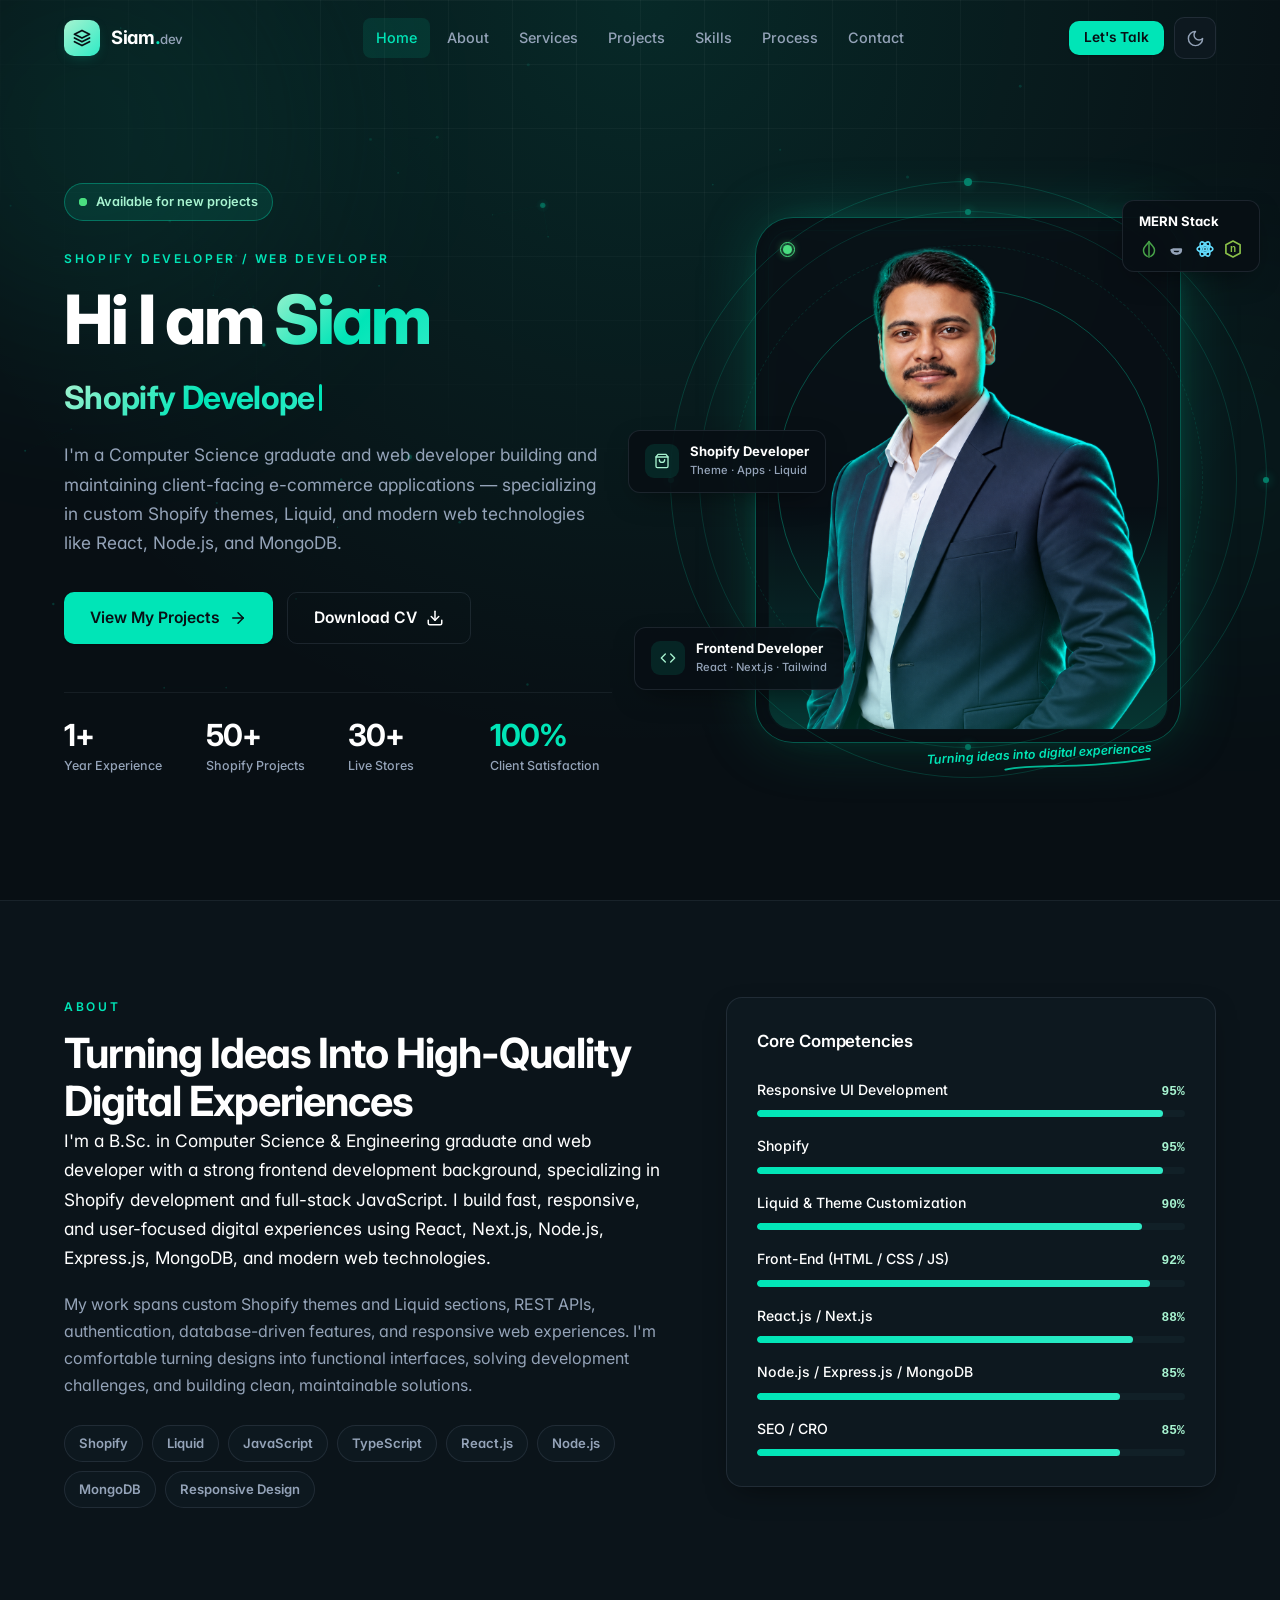
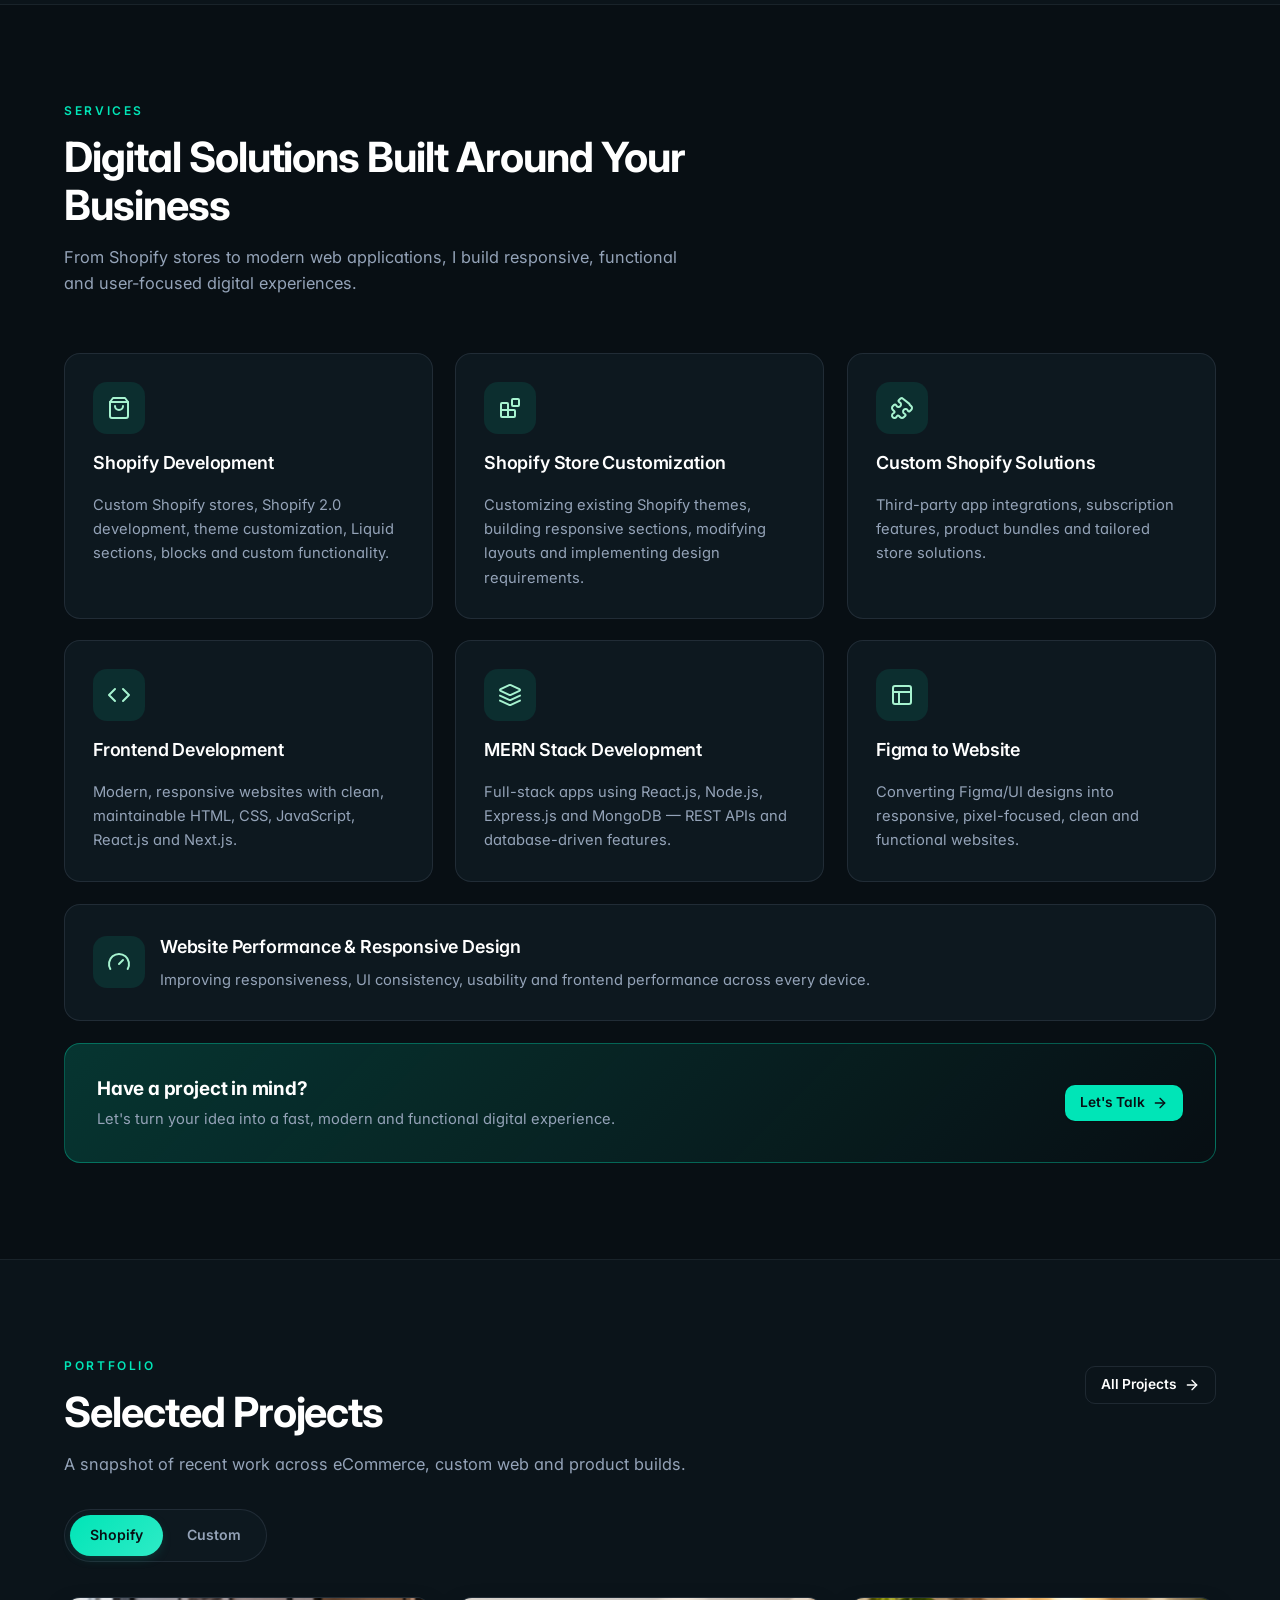
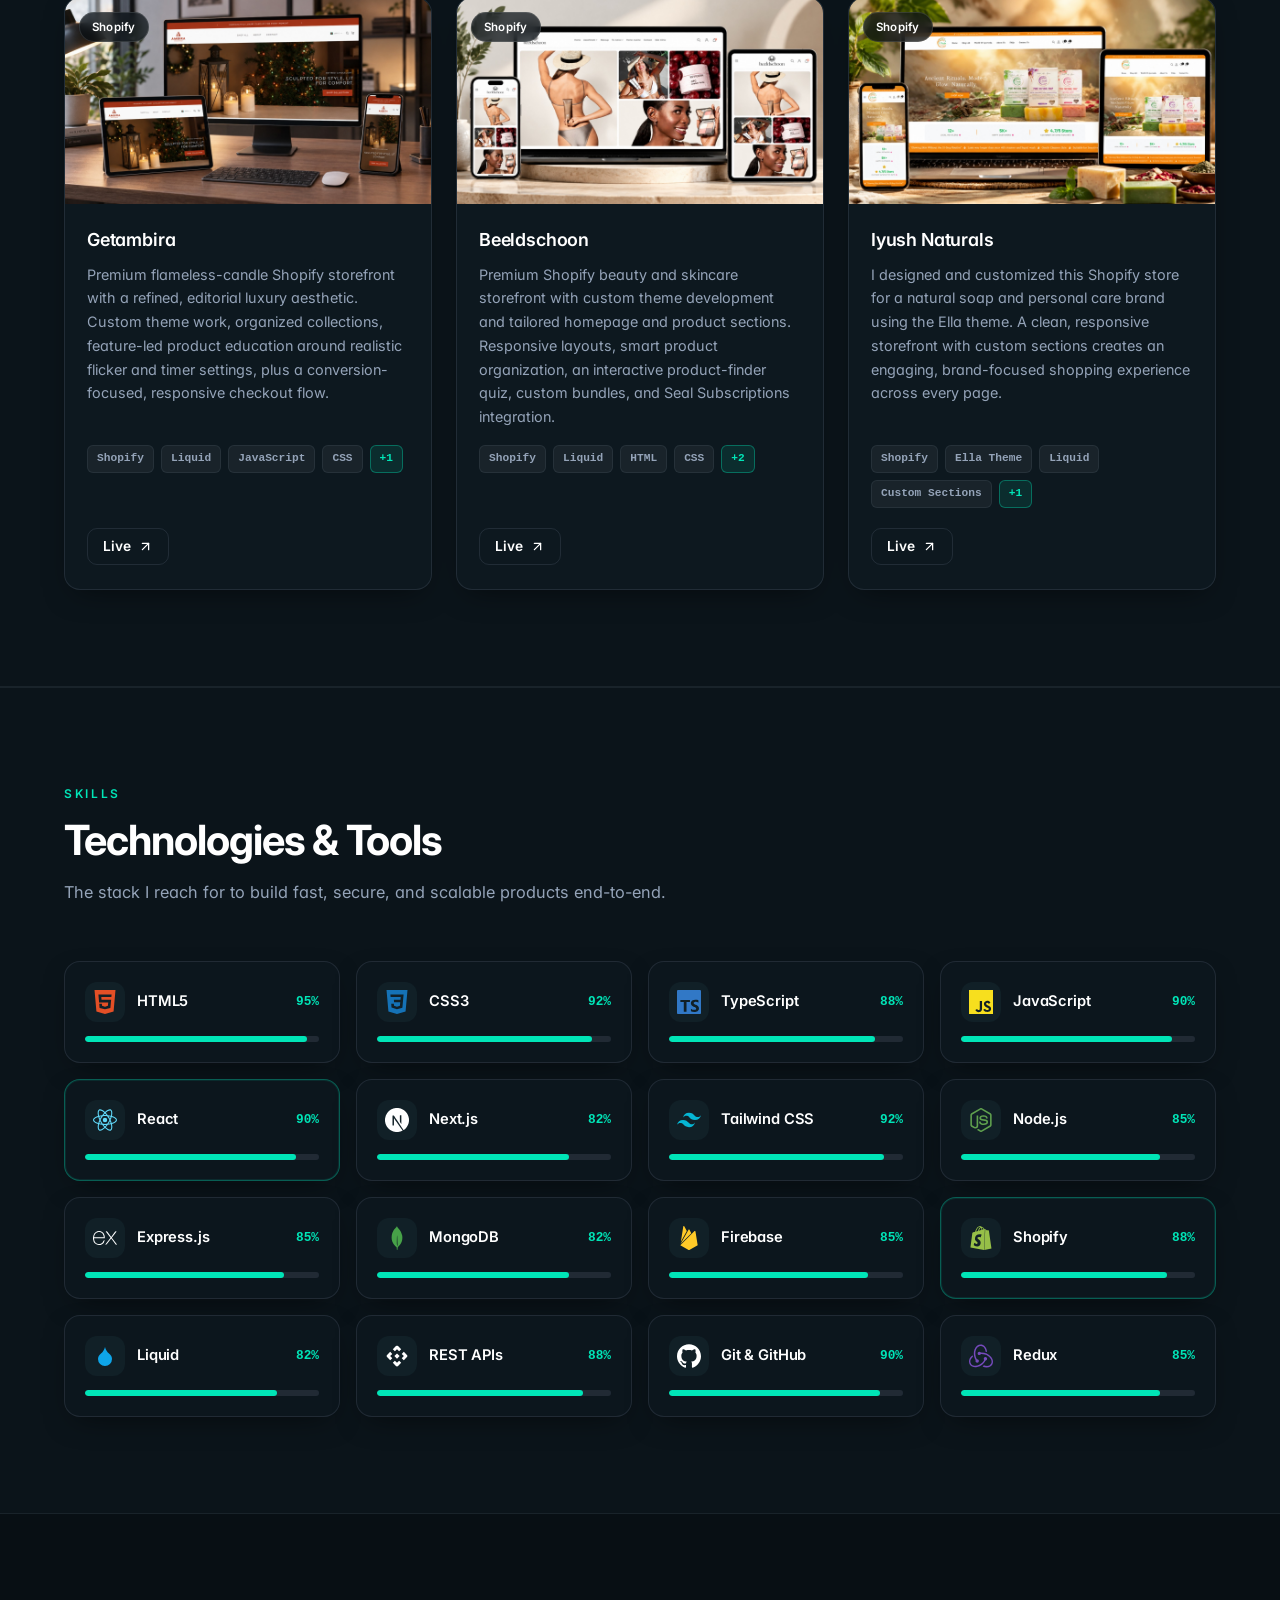
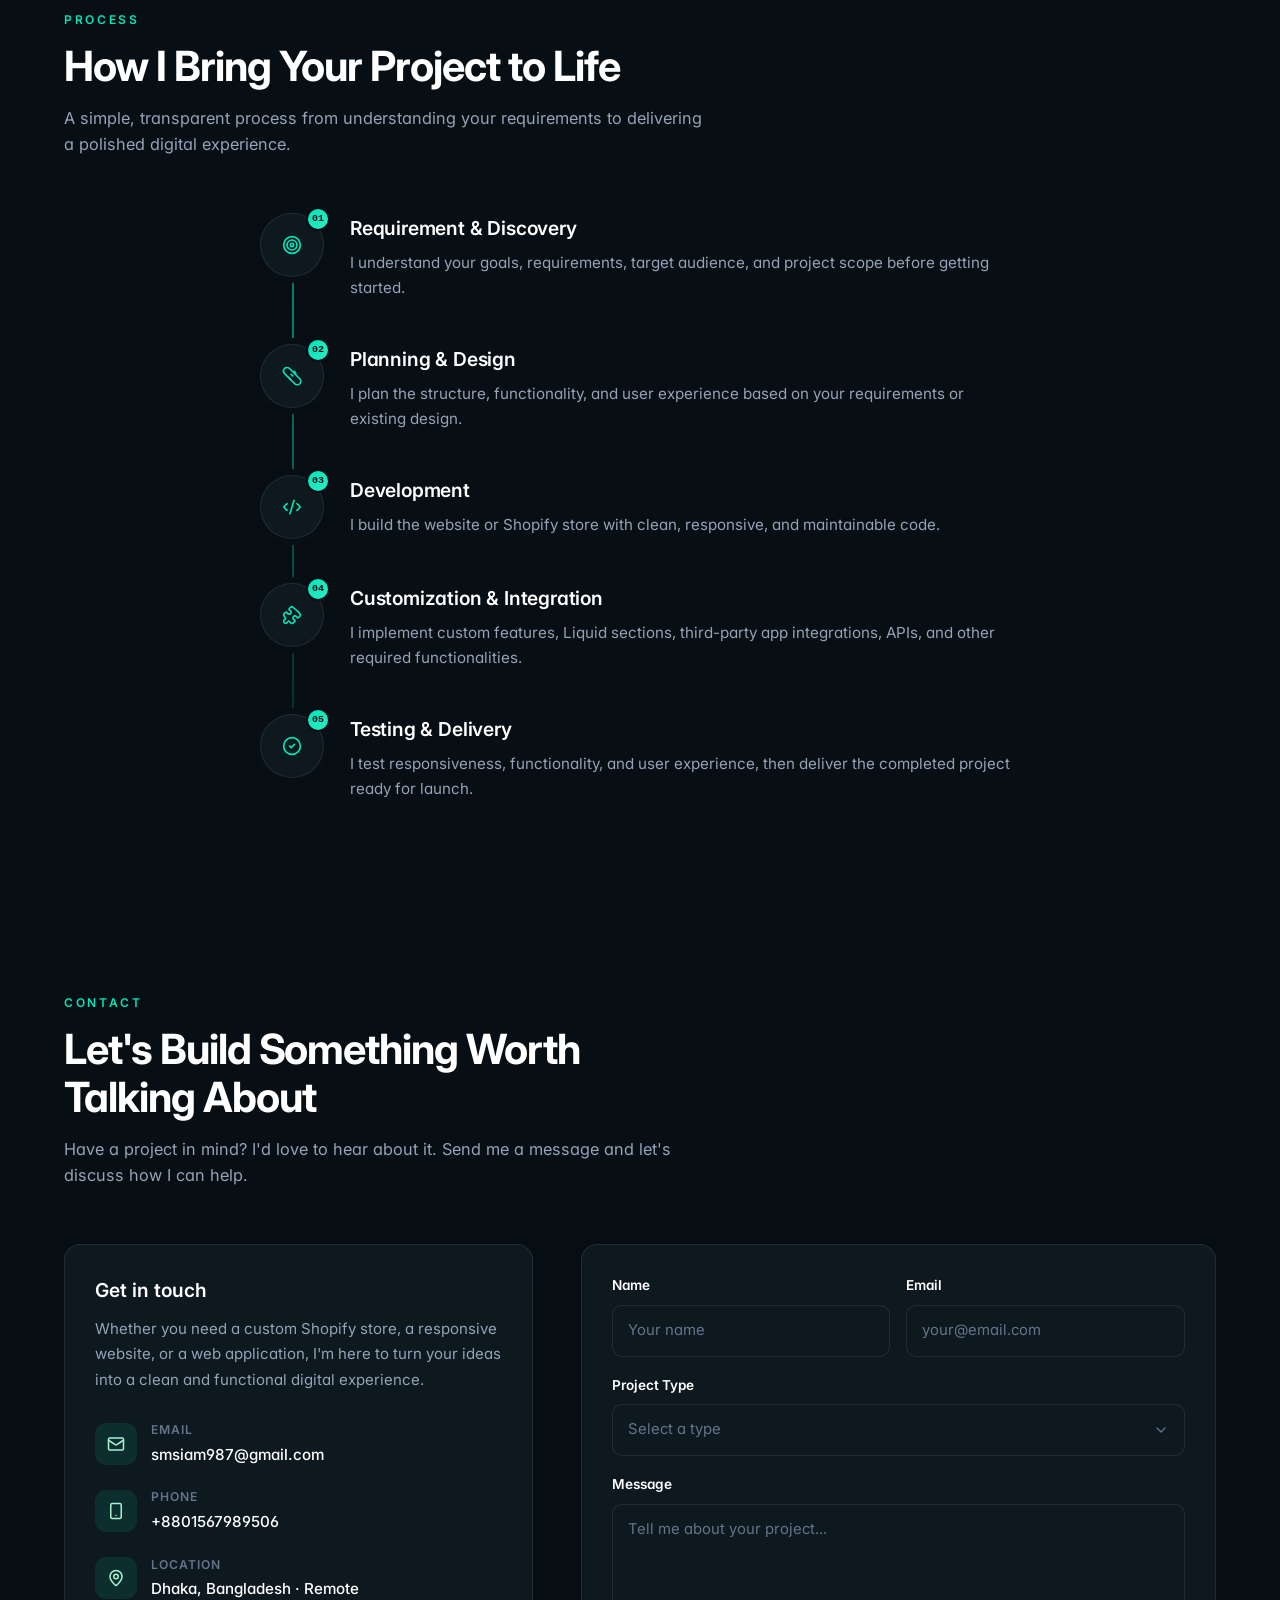
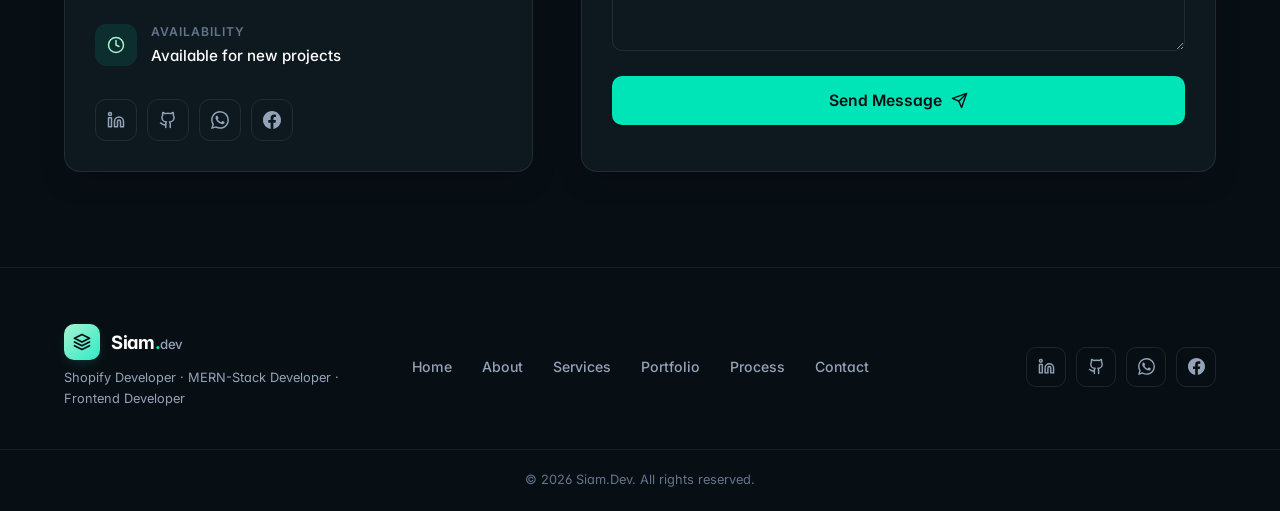
==== commit 48de8a0e: "update contact form" ====
--- a/index.html
+++ b/index.html
@@ -1268,7 +1268,7 @@
                     type="email"
                     id="email"
                     name="email"
-                    placeholder="you@example.com"
+                    placeholder="your@email.com"
                     autocomplete="email"
                     required
                   />
--- a/css/style.css
+++ b/css/style.css
@@ -1809,14 +1809,16 @@
 
 .project-media {
     position: relative;
-    aspect-ratio: 4 / 3;
+    aspect-ratio: 16 / 9;
     overflow: hidden;
     background: var(--surface-2);
 }
 .project-media img {
+    display: block;
     width: 100%;
     height: 100%;
     object-fit: cover;
+    object-position: center top;
     transition: transform 0.5s var(--ease);
 }
 .project-card:hover .project-media img {
@@ -1874,8 +1876,33 @@
     color: var(--text-muted);
     font-size: 0.9rem;
     line-height: 1.65;
-    min-height: calc(1.65em * 5);
+    min-height: calc(1.65em * 7);
     margin-bottom: 16px;
+    display: -webkit-box;
+    -webkit-box-orient: vertical;
+    -webkit-line-clamp: 7;
+    overflow: hidden;
+}
+@media (max-width: 400px) {
+    .project-desc {
+        min-height: calc(1.65em * 8);
+        -webkit-line-clamp: 8;
+    }
+    .project-title {
+        font-size: 1rem;
+        letter-spacing: -0.012em;
+    }
+}
+@media (max-width: 340px) {
+    .project-title {
+        font-size: 0.92rem;
+    }
+}
+@media (min-width: 481px) and (max-width: 767px) {
+    .project-desc {
+        min-height: calc(1.65em * 6);
+        -webkit-line-clamp: 6;
+    }
 }
 
 .tags {
@@ -1883,7 +1910,7 @@
     flex-wrap: wrap;
     align-content: flex-start;
     gap: 7px;
-    min-height: calc(2 * (0.7rem * 1.5) + 7px + 16px + 4px);
+    height: 63px;
     margin-bottom: 20px;
 }
 .tags li {
@@ -1895,6 +1922,17 @@
     background: var(--tag-bg);
     border: 1px solid var(--border-soft);
     color: var(--text-muted);
+}
+.tags li.tag-more {
+    color: var(--accent);
+    border-color: var(--accent-border);
+    background: var(--accent-soft);
+}
+@media (max-width: 480px) {
+    .tags {
+        height: auto;
+        min-height: 63px;
+    }
 }
 
 .project-actions {
